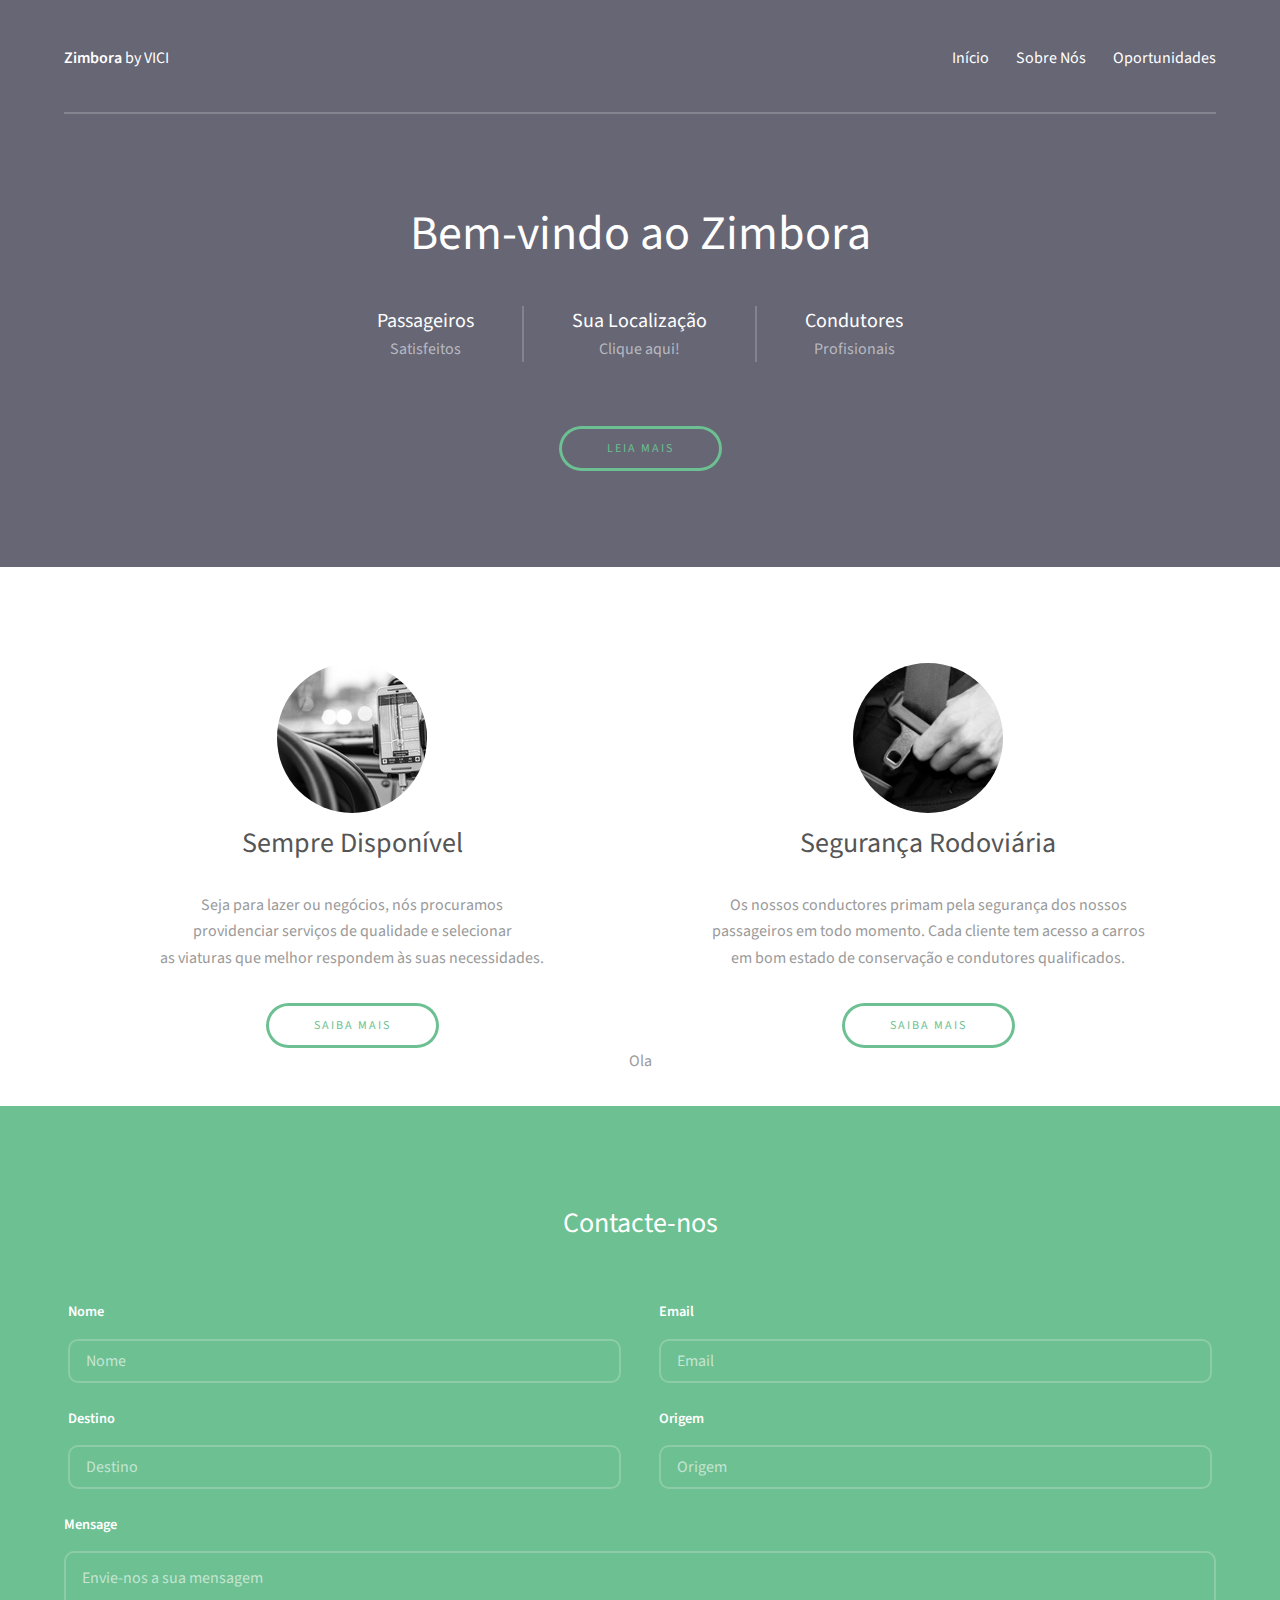
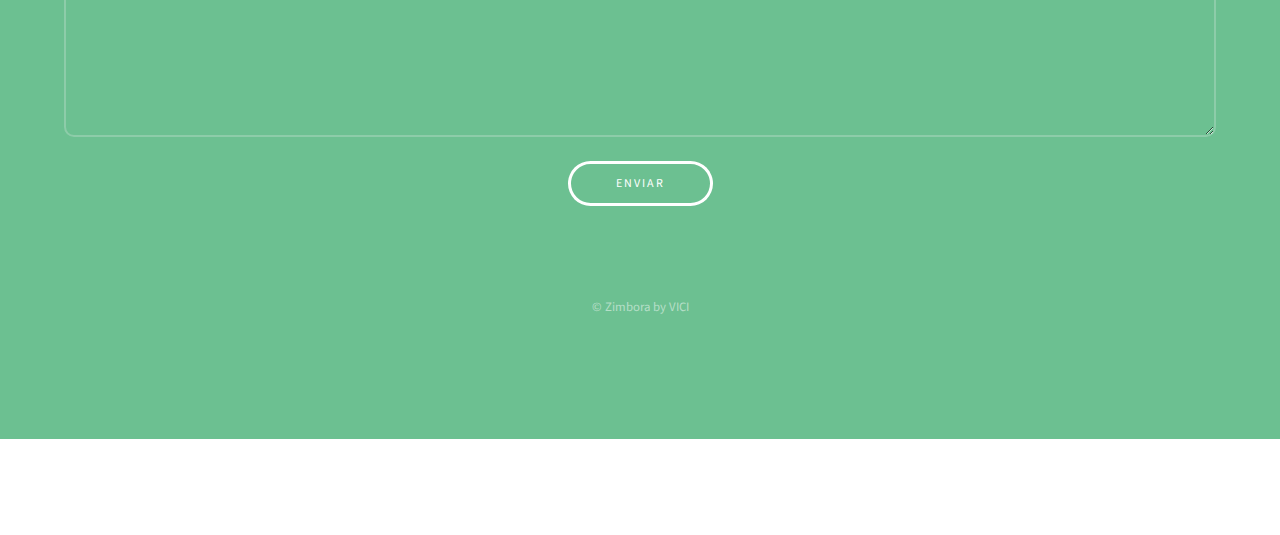
==== index.html @ c9192b4f "New Update" ====
<!DOCTYPE HTML>
<!--
	Projection by TEMPLATED
	templated.co @templatedco
	Released for free under the Creative Commons Attribution 3.0 license (templated.co/license)
-->
<html>
	<head>
		<title>Zimbora</title>
		<meta charset="utf-8" />
		<meta name="viewport" content="width=device-width, initial-scale=1" />
		<link rel="stylesheet" href="main.css" />
		<script src="https://d3js.org/d3.v4.min.js"></script>
	</head>
	<body>

		<!-- Header -->
			<header id="header">
				<div class="inner">
					<a href="index.html" class="logo"><strong>Zimbora</strong> by VICI</a>
					<nav id="nav">
						<a href="index.html">Início</a>
						<a href="generic.html">Sobre Nós</a>
						<a href="elements.html">Oportunidades</a>
					</nav>
					<a href="#navPanel" class="navPanelToggle"><span class="fa fa-bars"></span></a>
				</div>
			</header>

		<!-- Banner -->
			<section id="banner">
				<div class="inner">
					<header>
						<h1>Bem-vindo ao Zimbora</h1>
					</header>

					<div class="flex ">

						<div>
							<span class="icon fa-user"></span>
							<h3>Passageiros</h3>
							<p>Satisfeitos</p>
						</div>

						<div>
							<span class="icon fa-map-marker"></span>
							<h3>Sua Localização</h3>
							<p onclick="getLocation()", id="gpscoord">Clique aqui! </p>
						</div>

						<div>
							<span class="icon fa-car"></span>
							<h3>Condutores</h3>
							<p>Profisionais</p>
						</div>

					</div>

					<footer>
					<a href="#three" class=" button">Leia Mais</a>

					</footer>
				</div>
			</section>


		<!-- Three -->
			<section id="three" class="wrapper align-center">
				<div class="inner">
					<div class="flex flex-2">
						<article>
							<div class="image round">
								<img src="pic01.jpg" alt="Pic 01" />
							</div>
							<header>
								<h3>Sempre Disponível</h3>
							</header>

							<p>Seja para lazer ou negócios, nós  procuramos <br>providenciar serviços de qualidade e selecionar <br>as viaturas que melhor respondem às suas necessidades.<p>

							<footer>
								<a href="#" class="button">Saiba Mais</a>
							</footer>
						</article>
						<article>
							<div class="image round">
								<img src="pic02.jpg" alt="Pic 02" />
							</div>
							<header>
								<h3>Segurança Rodoviária</h3>
							</header>

							<p>Os nossos conductores primam pela segurança dos nossos <br> passageiros em todo momento. Cada cliente tem acesso a carros <br>em bom estado de conservação e condutores qualificados.</p>

							<footer>
								<a href="#" class="button">Saiba Mais</a>
							</footer>
						</article>
					</div>
				</div>

				<p> Ola<p>
				
		<!-- Footer -->
			<footer id="footer">
				<div class="inner">

					<h3>Contacte-nos</h3>

					<form id="contactform" method="POST">
						<input type="hidden" name="_subject" value="wwwccodnet.github.io" />
						
						<div class="field half first">
							<label for="name">Nome</label>
							<input name="name" id="name" type="text" placeholder="Nome">
						</div>

						<div class="field half ">
							<label for="email">Email</label>
							<input name="email" id="email" type="email" placeholder="Email">
						</div>

						<div class="field half first">
							<label for="name">Destino</label>
							<input name="destino" id="destino" type="text" placeholder="Destino">
						</div>


						<div class="field half">
							<label for="name">Origem</label>
							<input name="origem" id="origem" type="text" placeholder="Origem">
						</div>

						<div class="field">
							<label for="message">Mensage</label>
							<textarea name="message" id="message" rows="6" placeholder="Envie-nos a sua mensagem"></textarea>
						</div>
						<ul class="actions">
							<input type="text" name="_gotcha" style="display:none" />
							<li><input value="Enviar" onclick="window.location.href='www.ccodnet.github.io'" class="button alt" type="submit"></li>
						</ul>
					</form>

 

		<script>
    		var contactform =  document.getElementById('contactform');
    		contactform.setAttribute('action', '//formspree.io/' + 'celso_osmar16' + '@' + 'hotmail' + '.' + 'com');
		</script>
<!--					<h4>Icons</h4>								-->
											<ul class="icons">
												<li><a href="#" class="icon fa-twitter"><span class="label">Twitter</span></a></li>
												<li><a href="#" class="icon fa-facebook"><span class="label">Facebook</span></a></li>
												<li><a href="#" class="icon fa-instagram"><span class="label">Instagram</span></a></li>
												<li><a href="#" class="icon fa-github"><span class="label">Github</span></a></li>
												<li><a href="#" class="icon fa-dribbble"><span class="label">Dribbble</span></a></li>
												<li><a href="#" class="icon fa-tumblr"><span class="label">Tumblr</span></a></li>
											</ul>

					<div class="copyright">
						&copy; Zimbora by VICI <a href="https://templated.co"></a>
					</div>

				</div>
			</footer>

		<!-- Scripts -->
			<script src="jquery.min.js"></script>
			<script src="skel.min.js"></script>
			<script src="util.js"></script>
			<script src="main.js"></script>

			<script> 
			var x = document.getElementById("gpscoord");

			function getLocation() {
    		if (navigator.geolocation) {
        		navigator.geolocation.getCurrentPosition(showPosition);
    		} else { 
       			 x.innerHTML = "Geolocation is not supported by this browser.";
    				}
			}

			function showPosition(position) {
    			x.innerHTML = "Latitude: " + position.coords.latitude + 
    			"<br>Longitude: " + position.coords.longitude;
			}
			</script>

			<!---http://stackoverflow.com/questions/3305225/real-time-gps-tracker-on-just-html-js-and-google-maps-to-be-run-on-a-handphone !>

	</body>
</html>
---- main.css ----
@charset "UTF-8";
@import url(font-awesome.min.css);
@import "https://fonts.googleapis.com/css?family=Source+Sans+Pro:300,400,600";

/*
	Projection by TEMPLATED
	templated.co @templatedco
	Released for free under the Creative Commons Attribution 3.0 license (templated.co/license)
*/

/* Reset */

	html, body, div, span, applet, object, iframe, h1, h2, h3, h4, h5, h6, p, blockquote, pre, a, abbr, acronym, address, big, cite, code, del, dfn, em, img, ins, kbd, q, s, samp, small, strike, strong, sub, sup, tt, var, b, u, i, center, dl, dt, dd, ol, ul, li, fieldset, form, label, legend, table, caption, tbody, tfoot, thead, tr, th, td, article, aside, canvas, details, embed, figure, figcaption, footer, header, hgroup, menu, nav, output, ruby, section, summary, time, mark, audio, video {
		margin: 0;
		padding: 0;
		border: 0;
		font-size: 100%;
		font: inherit;
		vertical-align: baseline;
	}

	article, aside, details, figcaption, figure, footer, header, hgroup, menu, nav, section {
		display: block;
	}

	body {
		line-height: 1;
	}

	ol, ul {
		list-style: none;
	}

	blockquote, q {
		quotes: none;
	}

	blockquote:before, blockquote:after, q:before, q:after {
		content: '';
		content: none;
	}

	table {
		border-collapse: collapse;
		border-spacing: 0;
	}

	body {
		-webkit-text-size-adjust: none;
	}

/* Box Model */

	*, *:before, *:after {
		-moz-box-sizing: border-box;
		-webkit-box-sizing: border-box;
		box-sizing: border-box;
	}

/* Containers */

	.container {
		margin-left: auto;
		margin-right: auto;
	}

	.container.\31 25\25 {
		width: 100%;
		max-width: 100em;
		min-width: 80em;
	}

	.container.\37 5\25 {
		width: 60em;
	}

	.container.\35 0\25 {
		width: 40em;
	}

	.container.\32 5\25 {
		width: 20em;
	}

	.container {
		width: 80em;
	}

	@media screen and (max-width: 1680px) {

		.container.\31 25\25 {
			width: 100%;
			max-width: 100em;
			min-width: 80em;
		}

		.container.\37 5\25 {
			width: 60em;
		}

		.container.\35 0\25 {
			width: 40em;
		}

		.container.\32 5\25 {
			width: 20em;
		}

		.container {
			width: 80em;
		}

	}

	@media screen and (max-width: 1280px) {

		.container.\31 25\25 {
			width: 100%;
			max-width: 81.25em;
			min-width: 65em;
		}

		.container.\37 5\25 {
			width: 48.75em;
		}

		.container.\35 0\25 {
			width: 32.5em;
		}

		.container.\32 5\25 {
			width: 16.25em;
		}

		.container {
			width: 65em;
		}

	}

	@media screen and (max-width: 980px) {

		.container.\31 25\25 {
			width: 100%;
			max-width: 112.5%;
			min-width: 90%;
		}

		.container.\37 5\25 {
			width: 67.5%;
		}

		.container.\35 0\25 {
			width: 45%;
		}

		.container.\32 5\25 {
			width: 22.5%;
		}

		.container {
			width: 90%;
		}

	}

	@media screen and (max-width: 736px) {

		.container.\31 25\25 {
			width: 100%;
			max-width: 112.5%;
			min-width: 90%;
		}

		.container.\37 5\25 {
			width: 67.5%;
		}

		.container.\35 0\25 {
			width: 45%;
		}

		.container.\32 5\25 {
			width: 22.5%;
		}

		.container {
			width: 90% !important;
		}

	}

	@media screen and (max-width: 480px) {

		.container.\31 25\25 {
			width: 100%;
			max-width: 112.5%;
			min-width: 90%;
		}

		.container.\37 5\25 {
			width: 67.5%;
		}

		.container.\35 0\25 {
			width: 45%;
		}

		.container.\32 5\25 {
			width: 22.5%;
		}

		.container {
			width: 90% !important;
		}

	}

/* Grid */

	.row {
		border-bottom: solid 1px transparent;
		-moz-box-sizing: border-box;
		-webkit-box-sizing: border-box;
		box-sizing: border-box;
	}

	.row > * {
		float: left;
		-moz-box-sizing: border-box;
		-webkit-box-sizing: border-box;
		box-sizing: border-box;
	}

	.row:after, .row:before {
		content: '';
		display: block;
		clear: both;
		height: 0;
	}

	.row.uniform > * > :first-child {
		margin-top: 0;
	}

	.row.uniform > * > :last-child {
		margin-bottom: 0;
	}

	.row.\30 \25 > * {
		padding: 0 0 0 0em;
	}

	.row.\30 \25 {
		margin: 0 0 -1px 0em;
	}

	.row.uniform.\30 \25 > * {
		padding: 0em 0 0 0em;
	}

	.row.uniform.\30 \25 {
		margin: 0em 0 -1px 0em;
	}

	.row > * {
		padding: 0 0 0 2em;
	}

	.row {
		margin: 0 0 -1px -2em;
	}

	.row.uniform > * {
		padding: 2em 0 0 2em;
	}

	.row.uniform {
		margin: -2em 0 -1px -2em;
	}

	.row.\32 00\25 > * {
		padding: 0 0 0 4em;
	}

	.row.\32 00\25 {
		margin: 0 0 -1px -4em;
	}

	.row.uniform.\32 00\25 > * {
		padding: 4em 0 0 4em;
	}

	.row.uniform.\32 00\25 {
		margin: -4em 0 -1px -4em;
	}

	.row.\31 50\25 > * {
		padding: 0 0 0 3em;
	}

	.row.\31 50\25 {
		margin: 0 0 -1px -3em;
	}

	.row.uniform.\31 50\25 > * {
		padding: 3em 0 0 3em;
	}

	.row.uniform.\31 50\25 {
		margin: -3em 0 -1px -3em;
	}

	.row.\35 0\25 > * {
		padding: 0 0 0 1em;
	}

	.row.\35 0\25 {
		margin: 0 0 -1px -1em;
	}

	.row.uniform.\35 0\25 > * {
		padding: 1em 0 0 1em;
	}

	.row.uniform.\35 0\25 {
		margin: -1em 0 -1px -1em;
	}

	.row.\32 5\25 > * {
		padding: 0 0 0 0.5em;
	}

	.row.\32 5\25 {
		margin: 0 0 -1px -0.5em;
	}

	.row.uniform.\32 5\25 > * {
		padding: 0.5em 0 0 0.5em;
	}

	.row.uniform.\32 5\25 {
		margin: -0.5em 0 -1px -0.5em;
	}

	.\31 2u, .\31 2u\24 {
		width: 100%;
		clear: none;
		margin-left: 0;
	}

	.\31 1u, .\31 1u\24 {
		width: 91.6666666667%;
		clear: none;
		margin-left: 0;
	}

	.\31 0u, .\31 0u\24 {
		width: 83.3333333333%;
		clear: none;
		margin-left: 0;
	}

	.\39 u, .\39 u\24 {
		width: 75%;
		clear: none;
		margin-left: 0;
	}

	.\38 u, .\38 u\24 {
		width: 66.6666666667%;
		clear: none;
		margin-left: 0;
	}

	.\37 u, .\37 u\24 {
		width: 58.3333333333%;
		clear: none;
		margin-left: 0;
	}

	.\36 u, .\36 u\24 {
		width: 50%;
		clear: none;
		margin-left: 0;
	}

	.\35 u, .\35 u\24 {
		width: 41.6666666667%;
		clear: none;
		margin-left: 0;
	}

	.\34 u, .\34 u\24 {
		width: 33.3333333333%;
		clear: none;
		margin-left: 0;
	}

	.\33 u, .\33 u\24 {
		width: 25%;
		clear: none;
		margin-left: 0;
	}

	.\32 u, .\32 u\24 {
		width: 16.6666666667%;
		clear: none;
		margin-left: 0;
	}

	.\31 u, .\31 u\24 {
		width: 8.3333333333%;
		clear: none;
		margin-left: 0;
	}

	.\31 2u\24 + *,
	.\31 1u\24 + *,
	.\31 0u\24 + *,
	.\39 u\24 + *,
	.\38 u\24 + *,
	.\37 u\24 + *,
	.\36 u\24 + *,
	.\35 u\24 + *,
	.\34 u\24 + *,
	.\33 u\24 + *,
	.\32 u\24 + *,
	.\31 u\24 + * {
		clear: left;
	}

	.\-11u {
		margin-left: 91.66667%;
	}

	.\-10u {
		margin-left: 83.33333%;
	}

	.\-9u {
		margin-left: 75%;
	}

	.\-8u {
		margin-left: 66.66667%;
	}

	.\-7u {
		margin-left: 58.33333%;
	}

	.\-6u {
		margin-left: 50%;
	}

	.\-5u {
		margin-left: 41.66667%;
	}

	.\-4u {
		margin-left: 33.33333%;
	}

	.\-3u {
		margin-left: 25%;
	}

	.\-2u {
		margin-left: 16.66667%;
	}

	.\-1u {
		margin-left: 8.33333%;
	}

	@media screen and (max-width: 1680px) {

		.row > * {
			padding: 0 0 0 2em;
		}

		.row {
			margin: 0 0 -1px -2em;
		}

		.row.uniform > * {
			padding: 2em 0 0 2em;
		}

		.row.uniform {
			margin: -2em 0 -1px -2em;
		}

		.row.\32 00\25 > * {
			padding: 0 0 0 4em;
		}

		.row.\32 00\25 {
			margin: 0 0 -1px -4em;
		}

		.row.uniform.\32 00\25 > * {
			padding: 4em 0 0 4em;
		}

		.row.uniform.\32 00\25 {
			margin: -4em 0 -1px -4em;
		}

		.row.\31 50\25 > * {
			padding: 0 0 0 3em;
		}

		.row.\31 50\25 {
			margin: 0 0 -1px -3em;
		}

		.row.uniform.\31 50\25 > * {
			padding: 3em 0 0 3em;
		}

		.row.uniform.\31 50\25 {
			margin: -3em 0 -1px -3em;
		}

		.row.\35 0\25 > * {
			padding: 0 0 0 1em;
		}

		.row.\35 0\25 {
			margin: 0 0 -1px -1em;
		}

		.row.uniform.\35 0\25 > * {
			padding: 1em 0 0 1em;
		}

		.row.uniform.\35 0\25 {
			margin: -1em 0 -1px -1em;
		}

		.row.\32 5\25 > * {
			padding: 0 0 0 0.5em;
		}

		.row.\32 5\25 {
			margin: 0 0 -1px -0.5em;
		}

		.row.uniform.\32 5\25 > * {
			padding: 0.5em 0 0 0.5em;
		}

		.row.uniform.\32 5\25 {
			margin: -0.5em 0 -1px -0.5em;
		}

		.\31 2u\28xlarge\29, .\31 2u\24\28xlarge\29 {
			width: 100%;
			clear: none;
			margin-left: 0;
		}

		.\31 1u\28xlarge\29, .\31 1u\24\28xlarge\29 {
			width: 91.6666666667%;
			clear: none;
			margin-left: 0;
		}

		.\31 0u\28xlarge\29, .\31 0u\24\28xlarge\29 {
			width: 83.3333333333%;
			clear: none;
			margin-left: 0;
		}

		.\39 u\28xlarge\29, .\39 u\24\28xlarge\29 {
			width: 75%;
			clear: none;
			margin-left: 0;
		}

		.\38 u\28xlarge\29, .\38 u\24\28xlarge\29 {
			width: 66.6666666667%;
			clear: none;
			margin-left: 0;
		}

		.\37 u\28xlarge\29, .\37 u\24\28xlarge\29 {
			width: 58.3333333333%;
			clear: none;
			margin-left: 0;
		}

		.\36 u\28xlarge\29, .\36 u\24\28xlarge\29 {
			width: 50%;
			clear: none;
			margin-left: 0;
		}

		.\35 u\28xlarge\29, .\35 u\24\28xlarge\29 {
			width: 41.6666666667%;
			clear: none;
			margin-left: 0;
		}

		.\34 u\28xlarge\29, .\34 u\24\28xlarge\29 {
			width: 33.3333333333%;
			clear: none;
			margin-left: 0;
		}

		.\33 u\28xlarge\29, .\33 u\24\28xlarge\29 {
			width: 25%;
			clear: none;
			margin-left: 0;
		}

		.\32 u\28xlarge\29, .\32 u\24\28xlarge\29 {
			width: 16.6666666667%;
			clear: none;
			margin-left: 0;
		}

		.\31 u\28xlarge\29, .\31 u\24\28xlarge\29 {
			width: 8.3333333333%;
			clear: none;
			margin-left: 0;
		}

		.\31 2u\24\28xlarge\29 + *,
		.\31 1u\24\28xlarge\29 + *,
		.\31 0u\24\28xlarge\29 + *,
		.\39 u\24\28xlarge\29 + *,
		.\38 u\24\28xlarge\29 + *,
		.\37 u\24\28xlarge\29 + *,
		.\36 u\24\28xlarge\29 + *,
		.\35 u\24\28xlarge\29 + *,
		.\34 u\24\28xlarge\29 + *,
		.\33 u\24\28xlarge\29 + *,
		.\32 u\24\28xlarge\29 + *,
		.\31 u\24\28xlarge\29 + * {
			clear: left;
		}

		.\-11u\28xlarge\29 {
			margin-left: 91.66667%;
		}

		.\-10u\28xlarge\29 {
			margin-left: 83.33333%;
		}

		.\-9u\28xlarge\29 {
			margin-left: 75%;
		}

		.\-8u\28xlarge\29 {
			margin-left: 66.66667%;
		}

		.\-7u\28xlarge\29 {
			margin-left: 58.33333%;
		}

		.\-6u\28xlarge\29 {
			margin-left: 50%;
		}

		.\-5u\28xlarge\29 {
			margin-left: 41.66667%;
		}

		.\-4u\28xlarge\29 {
			margin-left: 33.33333%;
		}

		.\-3u\28xlarge\29 {
			margin-left: 25%;
		}

		.\-2u\28xlarge\29 {
			margin-left: 16.66667%;
		}

		.\-1u\28xlarge\29 {
			margin-left: 8.33333%;
		}

	}

	@media screen and (max-width: 1280px) {

		.row > * {
			padding: 0 0 0 1.5em;
		}

		.row {
			margin: 0 0 -1px -1.5em;
		}

		.row.uniform > * {
			padding: 1.5em 0 0 1.5em;
		}

		.row.uniform {
			margin: -1.5em 0 -1px -1.5em;
		}

		.row.\32 00\25 > * {
			padding: 0 0 0 3em;
		}

		.row.\32 00\25 {
			margin: 0 0 -1px -3em;
		}

		.row.uniform.\32 00\25 > * {
			padding: 3em 0 0 3em;
		}

		.row.uniform.\32 00\25 {
			margin: -3em 0 -1px -3em;
		}

		.row.\31 50\25 > * {
			padding: 0 0 0 2.25em;
		}

		.row.\31 50\25 {
			margin: 0 0 -1px -2.25em;
		}

		.row.uniform.\31 50\25 > * {
			padding: 2.25em 0 0 2.25em;
		}

		.row.uniform.\31 50\25 {
			margin: -2.25em 0 -1px -2.25em;
		}

		.row.\35 0\25 > * {
			padding: 0 0 0 0.75em;
		}

		.row.\35 0\25 {
			margin: 0 0 -1px -0.75em;
		}

		.row.uniform.\35 0\25 > * {
			padding: 0.75em 0 0 0.75em;
		}

		.row.uniform.\35 0\25 {
			margin: -0.75em 0 -1px -0.75em;
		}

		.row.\32 5\25 > * {
			padding: 0 0 0 0.375em;
		}

		.row.\32 5\25 {
			margin: 0 0 -1px -0.375em;
		}

		.row.uniform.\32 5\25 > * {
			padding: 0.375em 0 0 0.375em;
		}

		.row.uniform.\32 5\25 {
			margin: -0.375em 0 -1px -0.375em;
		}

		.\31 2u\28large\29, .\31 2u\24\28large\29 {
			width: 100%;
			clear: none;
			margin-left: 0;
		}

		.\31 1u\28large\29, .\31 1u\24\28large\29 {
			width: 91.6666666667%;
			clear: none;
			margin-left: 0;
		}

		.\31 0u\28large\29, .\31 0u\24\28large\29 {
			width: 83.3333333333%;
			clear: none;
			margin-left: 0;
		}

		.\39 u\28large\29, .\39 u\24\28large\29 {
			width: 75%;
			clear: none;
			margin-left: 0;
		}

		.\38 u\28large\29, .\38 u\24\28large\29 {
			width: 66.6666666667%;
			clear: none;
			margin-left: 0;
		}

		.\37 u\28large\29, .\37 u\24\28large\29 {
			width: 58.3333333333%;
			clear: none;
			margin-left: 0;
		}

		.\36 u\28large\29, .\36 u\24\28large\29 {
			width: 50%;
			clear: none;
			margin-left: 0;
		}

		.\35 u\28large\29, .\35 u\24\28large\29 {
			width: 41.6666666667%;
			clear: none;
			margin-left: 0;
		}

		.\34 u\28large\29, .\34 u\24\28large\29 {
			width: 33.3333333333%;
			clear: none;
			margin-left: 0;
		}

		.\33 u\28large\29, .\33 u\24\28large\29 {
			width: 25%;
			clear: none;
			margin-left: 0;
		}

		.\32 u\28large\29, .\32 u\24\28large\29 {
			width: 16.6666666667%;
			clear: none;
			margin-left: 0;
		}

		.\31 u\28large\29, .\31 u\24\28large\29 {
			width: 8.3333333333%;
			clear: none;
			margin-left: 0;
		}

		.\31 2u\24\28large\29 + *,
		.\31 1u\24\28large\29 + *,
		.\31 0u\24\28large\29 + *,
		.\39 u\24\28large\29 + *,
		.\38 u\24\28large\29 + *,
		.\37 u\24\28large\29 + *,
		.\36 u\24\28large\29 + *,
		.\35 u\24\28large\29 + *,
		.\34 u\24\28large\29 + *,
		.\33 u\24\28large\29 + *,
		.\32 u\24\28large\29 + *,
		.\31 u\24\28large\29 + * {
			clear: left;
		}

		.\-11u\28large\29 {
			margin-left: 91.66667%;
		}

		.\-10u\28large\29 {
			margin-left: 83.33333%;
		}

		.\-9u\28large\29 {
			margin-left: 75%;
		}

		.\-8u\28large\29 {
			margin-left: 66.66667%;
		}

		.\-7u\28large\29 {
			margin-left: 58.33333%;
		}

		.\-6u\28large\29 {
			margin-left: 50%;
		}

		.\-5u\28large\29 {
			margin-left: 41.66667%;
		}

		.\-4u\28large\29 {
			margin-left: 33.33333%;
		}

		.\-3u\28large\29 {
			margin-left: 25%;
		}

		.\-2u\28large\29 {
			margin-left: 16.66667%;
		}

		.\-1u\28large\29 {
			margin-left: 8.33333%;
		}

	}

	@media screen and (max-width: 980px) {

		.row > * {
			padding: 0 0 0 1.5em;
		}

		.row {
			margin: 0 0 -1px -1.5em;
		}

		.row.uniform > * {
			padding: 1.5em 0 0 1.5em;
		}

		.row.uniform {
			margin: -1.5em 0 -1px -1.5em;
		}

		.row.\32 00\25 > * {
			padding: 0 0 0 3em;
		}

		.row.\32 00\25 {
			margin: 0 0 -1px -3em;
		}

		.row.uniform.\32 00\25 > * {
			padding: 3em 0 0 3em;
		}

		.row.uniform.\32 00\25 {
			margin: -3em 0 -1px -3em;
		}

		.row.\31 50\25 > * {
			padding: 0 0 0 2.25em;
		}

		.row.\31 50\25 {
			margin: 0 0 -1px -2.25em;
		}

		.row.uniform.\31 50\25 > * {
			padding: 2.25em 0 0 2.25em;
		}

		.row.uniform.\31 50\25 {
			margin: -2.25em 0 -1px -2.25em;
		}

		.row.\35 0\25 > * {
			padding: 0 0 0 0.75em;
		}

		.row.\35 0\25 {
			margin: 0 0 -1px -0.75em;
		}

		.row.uniform.\35 0\25 > * {
			padding: 0.75em 0 0 0.75em;
		}

		.row.uniform.\35 0\25 {
			margin: -0.75em 0 -1px -0.75em;
		}

		.row.\32 5\25 > * {
			padding: 0 0 0 0.375em;
		}

		.row.\32 5\25 {
			margin: 0 0 -1px -0.375em;
		}

		.row.uniform.\32 5\25 > * {
			padding: 0.375em 0 0 0.375em;
		}

		.row.uniform.\32 5\25 {
			margin: -0.375em 0 -1px -0.375em;
		}

		.\31 2u\28medium\29, .\31 2u\24\28medium\29 {
			width: 100%;
			clear: none;
			margin-left: 0;
		}

		.\31 1u\28medium\29, .\31 1u\24\28medium\29 {
			width: 91.6666666667%;
			clear: none;
			margin-left: 0;
		}

		.\31 0u\28medium\29, .\31 0u\24\28medium\29 {
			width: 83.3333333333%;
			clear: none;
			margin-left: 0;
		}

		.\39 u\28medium\29, .\39 u\24\28medium\29 {
			width: 75%;
			clear: none;
			margin-left: 0;
		}

		.\38 u\28medium\29, .\38 u\24\28medium\29 {
			width: 66.6666666667%;
			clear: none;
			margin-left: 0;
		}

		.\37 u\28medium\29, .\37 u\24\28medium\29 {
			width: 58.3333333333%;
			clear: none;
			margin-left: 0;
		}

		.\36 u\28medium\29, .\36 u\24\28medium\29 {
			width: 50%;
			clear: none;
			margin-left: 0;
		}

		.\35 u\28medium\29, .\35 u\24\28medium\29 {
			width: 41.6666666667%;
			clear: none;
			margin-left: 0;
		}

		.\34 u\28medium\29, .\34 u\24\28medium\29 {
			width: 33.3333333333%;
			clear: none;
			margin-left: 0;
		}

		.\33 u\28medium\29, .\33 u\24\28medium\29 {
			width: 25%;
			clear: none;
			margin-left: 0;
		}

		.\32 u\28medium\29, .\32 u\24\28medium\29 {
			width: 16.6666666667%;
			clear: none;
			margin-left: 0;
		}

		.\31 u\28medium\29, .\31 u\24\28medium\29 {
			width: 8.3333333333%;
			clear: none;
			margin-left: 0;
		}

		.\31 2u\24\28medium\29 + *,
		.\31 1u\24\28medium\29 + *,
		.\31 0u\24\28medium\29 + *,
		.\39 u\24\28medium\29 + *,
		.\38 u\24\28medium\29 + *,
		.\37 u\24\28medium\29 + *,
		.\36 u\24\28medium\29 + *,
		.\35 u\24\28medium\29 + *,
		.\34 u\24\28medium\29 + *,
		.\33 u\24\28medium\29 + *,
		.\32 u\24\28medium\29 + *,
		.\31 u\24\28medium\29 + * {
			clear: left;
		}

		.\-11u\28medium\29 {
			margin-left: 91.66667%;
		}

		.\-10u\28medium\29 {
			margin-left: 83.33333%;
		}

		.\-9u\28medium\29 {
			margin-left: 75%;
		}

		.\-8u\28medium\29 {
			margin-left: 66.66667%;
		}

		.\-7u\28medium\29 {
			margin-left: 58.33333%;
		}

		.\-6u\28medium\29 {
			margin-left: 50%;
		}

		.\-5u\28medium\29 {
			margin-left: 41.66667%;
		}

		.\-4u\28medium\29 {
			margin-left: 33.33333%;
		}

		.\-3u\28medium\29 {
			margin-left: 25%;
		}

		.\-2u\28medium\29 {
			margin-left: 16.66667%;
		}

		.\-1u\28medium\29 {
			margin-left: 8.33333%;
		}

	}

	@media screen and (max-width: 736px) {

		.row > * {
			padding: 0 0 0 1.25em;
		}

		.row {
			margin: 0 0 -1px -1.25em;
		}

		.row.uniform > * {
			padding: 1.25em 0 0 1.25em;
		}

		.row.uniform {
			margin: -1.25em 0 -1px -1.25em;
		}

		.row.\32 00\25 > * {
			padding: 0 0 0 2.5em;
		}

		.row.\32 00\25 {
			margin: 0 0 -1px -2.5em;
		}

		.row.uniform.\32 00\25 > * {
			padding: 2.5em 0 0 2.5em;
		}

		.row.uniform.\32 00\25 {
			margin: -2.5em 0 -1px -2.5em;
		}

		.row.\31 50\25 > * {
			padding: 0 0 0 1.875em;
		}

		.row.\31 50\25 {
			margin: 0 0 -1px -1.875em;
		}

		.row.uniform.\31 50\25 > * {
			padding: 1.875em 0 0 1.875em;
		}

		.row.uniform.\31 50\25 {
			margin: -1.875em 0 -1px -1.875em;
		}

		.row.\35 0\25 > * {
			padding: 0 0 0 0.625em;
		}

		.row.\35 0\25 {
			margin: 0 0 -1px -0.625em;
		}

		.row.uniform.\35 0\25 > * {
			padding: 0.625em 0 0 0.625em;
		}

		.row.uniform.\35 0\25 {
			margin: -0.625em 0 -1px -0.625em;
		}

		.row.\32 5\25 > * {
			padding: 0 0 0 0.3125em;
		}

		.row.\32 5\25 {
			margin: 0 0 -1px -0.3125em;
		}

		.row.uniform.\32 5\25 > * {
			padding: 0.3125em 0 0 0.3125em;
		}

		.row.uniform.\32 5\25 {
			margin: -0.3125em 0 -1px -0.3125em;
		}

		.\31 2u\28small\29, .\31 2u\24\28small\29 {
			width: 100%;
			clear: none;
			margin-left: 0;
		}

		.\31 1u\28small\29, .\31 1u\24\28small\29 {
			width: 91.6666666667%;
			clear: none;
			margin-left: 0;
		}

		.\31 0u\28small\29, .\31 0u\24\28small\29 {
			width: 83.3333333333%;
			clear: none;
			margin-left: 0;
		}

		.\39 u\28small\29, .\39 u\24\28small\29 {
			width: 75%;
			clear: none;
			margin-left: 0;
		}

		.\38 u\28small\29, .\38 u\24\28small\29 {
			width: 66.6666666667%;
			clear: none;
			margin-left: 0;
		}

		.\37 u\28small\29, .\37 u\24\28small\29 {
			width: 58.3333333333%;
			clear: none;
			margin-left: 0;
		}

		.\36 u\28small\29, .\36 u\24\28small\29 {
			width: 50%;
			clear: none;
			margin-left: 0;
		}

		.\35 u\28small\29, .\35 u\24\28small\29 {
			width: 41.6666666667%;
			clear: none;
			margin-left: 0;
		}

		.\34 u\28small\29, .\34 u\24\28small\29 {
			width: 33.3333333333%;
			clear: none;
			margin-left: 0;
		}

		.\33 u\28small\29, .\33 u\24\28small\29 {
			width: 25%;
			clear: none;
			margin-left: 0;
		}

		.\32 u\28small\29, .\32 u\24\28small\29 {
			width: 16.6666666667%;
			clear: none;
			margin-left: 0;
		}

		.\31 u\28small\29, .\31 u\24\28small\29 {
			width: 8.3333333333%;
			clear: none;
			margin-left: 0;
		}

		.\31 2u\24\28small\29 + *,
		.\31 1u\24\28small\29 + *,
		.\31 0u\24\28small\29 + *,
		.\39 u\24\28small\29 + *,
		.\38 u\24\28small\29 + *,
		.\37 u\24\28small\29 + *,
		.\36 u\24\28small\29 + *,
		.\35 u\24\28small\29 + *,
		.\34 u\24\28small\29 + *,
		.\33 u\24\28small\29 + *,
		.\32 u\24\28small\29 + *,
		.\31 u\24\28small\29 + * {
			clear: left;
		}

		.\-11u\28small\29 {
			margin-left: 91.66667%;
		}

		.\-10u\28small\29 {
			margin-left: 83.33333%;
		}

		.\-9u\28small\29 {
			margin-left: 75%;
		}

		.\-8u\28small\29 {
			margin-left: 66.66667%;
		}

		.\-7u\28small\29 {
			margin-left: 58.33333%;
		}

		.\-6u\28small\29 {
			margin-left: 50%;
		}

		.\-5u\28small\29 {
			margin-left: 41.66667%;
		}

		.\-4u\28small\29 {
			margin-left: 33.33333%;
		}

		.\-3u\28small\29 {
			margin-left: 25%;
		}

		.\-2u\28small\29 {
			margin-left: 16.66667%;
		}

		.\-1u\28small\29 {
			margin-left: 8.33333%;
		}

	}

	@media screen and (max-width: 480px) {

		.row > * {
			padding: 0 0 0 1.25em;
		}

		.row {
			margin: 0 0 -1px -1.25em;
		}

		.row.uniform > * {
			padding: 1.25em 0 0 1.25em;
		}

		.row.uniform {
			margin: -1.25em 0 -1px -1.25em;
		}

		.row.\32 00\25 > * {
			padding: 0 0 0 2.5em;
		}

		.row.\32 00\25 {
			margin: 0 0 -1px -2.5em;
		}

		.row.uniform.\32 00\25 > * {
			padding: 2.5em 0 0 2.5em;
		}

		.row.uniform.\32 00\25 {
			margin: -2.5em 0 -1px -2.5em;
		}

		.row.\31 50\25 > * {
			padding: 0 0 0 1.875em;
		}

		.row.\31 50\25 {
			margin: 0 0 -1px -1.875em;
		}

		.row.uniform.\31 50\25 > * {
			padding: 1.875em 0 0 1.875em;
		}

		.row.uniform.\31 50\25 {
			margin: -1.875em 0 -1px -1.875em;
		}

		.row.\35 0\25 > * {
			padding: 0 0 0 0.625em;
		}

		.row.\35 0\25 {
			margin: 0 0 -1px -0.625em;
		}

		.row.uniform.\35 0\25 > * {
			padding: 0.625em 0 0 0.625em;
		}

		.row.uniform.\35 0\25 {
			margin: -0.625em 0 -1px -0.625em;
		}

		.row.\32 5\25 > * {
			padding: 0 0 0 0.3125em;
		}

		.row.\32 5\25 {
			margin: 0 0 -1px -0.3125em;
		}

		.row.uniform.\32 5\25 > * {
			padding: 0.3125em 0 0 0.3125em;
		}

		.row.uniform.\32 5\25 {
			margin: -0.3125em 0 -1px -0.3125em;
		}

		.\31 2u\28xsmall\29, .\31 2u\24\28xsmall\29 {
			width: 100%;
			clear: none;
			margin-left: 0;
		}

		.\31 1u\28xsmall\29, .\31 1u\24\28xsmall\29 {
			width: 91.6666666667%;
			clear: none;
			margin-left: 0;
		}

		.\31 0u\28xsmall\29, .\31 0u\24\28xsmall\29 {
			width: 83.3333333333%;
			clear: none;
			margin-left: 0;
		}

		.\39 u\28xsmall\29, .\39 u\24\28xsmall\29 {
			width: 75%;
			clear: none;
			margin-left: 0;
		}

		.\38 u\28xsmall\29, .\38 u\24\28xsmall\29 {
			width: 66.6666666667%;
			clear: none;
			margin-left: 0;
		}

		.\37 u\28xsmall\29, .\37 u\24\28xsmall\29 {
			width: 58.3333333333%;
			clear: none;
			margin-left: 0;
		}

		.\36 u\28xsmall\29, .\36 u\24\28xsmall\29 {
			width: 50%;
			clear: none;
			margin-left: 0;
		}

		.\35 u\28xsmall\29, .\35 u\24\28xsmall\29 {
			width: 41.6666666667%;
			clear: none;
			margin-left: 0;
		}

		.\34 u\28xsmall\29, .\34 u\24\28xsmall\29 {
			width: 33.3333333333%;
			clear: none;
			margin-left: 0;
		}

		.\33 u\28xsmall\29, .\33 u\24\28xsmall\29 {
			width: 25%;
			clear: none;
			margin-left: 0;
		}

		.\32 u\28xsmall\29, .\32 u\24\28xsmall\29 {
			width: 16.6666666667%;
			clear: none;
			margin-left: 0;
		}

		.\31 u\28xsmall\29, .\31 u\24\28xsmall\29 {
			width: 8.3333333333%;
			clear: none;
			margin-left: 0;
		}

		.\31 2u\24\28xsmall\29 + *,
		.\31 1u\24\28xsmall\29 + *,
		.\31 0u\24\28xsmall\29 + *,
		.\39 u\24\28xsmall\29 + *,
		.\38 u\24\28xsmall\29 + *,
		.\37 u\24\28xsmall\29 + *,
		.\36 u\24\28xsmall\29 + *,
		.\35 u\24\28xsmall\29 + *,
		.\34 u\24\28xsmall\29 + *,
		.\33 u\24\28xsmall\29 + *,
		.\32 u\24\28xsmall\29 + *,
		.\31 u\24\28xsmall\29 + * {
			clear: left;
		}

		.\-11u\28xsmall\29 {
			margin-left: 91.66667%;
		}

		.\-10u\28xsmall\29 {
			margin-left: 83.33333%;
		}

		.\-9u\28xsmall\29 {
			margin-left: 75%;
		}

		.\-8u\28xsmall\29 {
			margin-left: 66.66667%;
		}

		.\-7u\28xsmall\29 {
			margin-left: 58.33333%;
		}

		.\-6u\28xsmall\29 {
			margin-left: 50%;
		}

		.\-5u\28xsmall\29 {
			margin-left: 41.66667%;
		}

		.\-4u\28xsmall\29 {
			margin-left: 33.33333%;
		}

		.\-3u\28xsmall\29 {
			margin-left: 25%;
		}

		.\-2u\28xsmall\29 {
			margin-left: 16.66667%;
		}

		.\-1u\28xsmall\29 {
			margin-left: 8.33333%;
		}

	}

/* Basic */

	@-ms-viewport {
		width: device-width;
	}

	body {
		-ms-overflow-style: scrollbar;
	}

	@media screen and (max-width: 480px) {

		html, body {
			min-width: 320px;
		}

	}

	body {
		background: #fff;
	}

		body.is-loading *, body.is-loading *:before, body.is-loading *:after {
			-moz-animation: none !important;
			-webkit-animation: none !important;
			-ms-animation: none !important;
			animation: none !important;
			-moz-transition: none !important;
			-webkit-transition: none !important;
			-ms-transition: none !important;
			transition: none !important;
		}

/* Type */

	body, input, select, textarea {
		color: #9a9a9a;
		font-family: "Source Sans Pro", Arial, Helvetica, sans-serif;
		font-size: 14pt;
		font-weight: 400;
		line-height: 1.65;
	}

		@media screen and (max-width: 1680px) {

			body, input, select, textarea {
				font-size: 12pt;
			}

		}

		@media screen and (max-width: 1280px) {

			body, input, select, textarea {
				font-size: 12pt;
			}

		}

		@media screen and (max-width: 980px) {

			body, input, select, textarea {
				font-size: 12pt;
			}

		}

		@media screen and (max-width: 736px) {

			body, input, select, textarea {
				font-size: 12pt;
			}

		}

		@media screen and (max-width: 480px) {

			body, input, select, textarea {
				font-size: 12pt;
			}

		}

	a {
		color: white; /* Social Media Icon Colors*/
		text-decoration: underline;
	}

		a:hover {
			text-decoration: none;
		}

	strong, b {
		color: #555;
		font-weight: 600;
	}

	em, i {
		font-style: italic;
	}

	p {
		margin: 0 0 2em 0;
	}

	h1, h2, h3, h4, h5, h6 {
		color: #555;
		font-weight: 400;
		line-height: 1.5;
		margin: 0 0 1em 0;
	}

		h1 a, h2 a, h3 a, h4 a, h5 a, h6 a {
			color: inherit;
			text-decoration: none;
		}

	h2 {
		font-size: 1.85em;
		font-weight: 300;
	}

	h3 {
		font-size: 1.75em;
	}

		@media screen and (max-width: 480px) {

			h3 {
				font-size: 1.25em;
			}

		}

	h4 {
		font-size: 1.5em;
	}

	h5 {
		font-size: 0.9em;
	}

	h6 {
		font-size: 0.7em;
	}

	sub {
		font-size: 0.8em;
		position: relative;
		top: 0.5em;
	}

	sup {
		font-size: 0.8em;
		position: relative;
		top: -0.5em;
	}

	blockquote {
		border-left: solid 4px #dbdbdb;
		font-style: italic;
		margin: 0 0 2em 0;
		padding: 0.5em 0 0.5em 2em;
	}

	code {
		background: rgba(144, 144, 144, 0.075);
		border-radius: 0;
		border: solid 1px #dbdbdb;
		font-family: "Courier New", monospace;
		font-size: 0.9em;
		margin: 0 0.25em;
		padding: 0.25em 0.65em;
	}

	pre {
		-webkit-overflow-scrolling: touch;
		font-family: "Courier New", monospace;
		font-size: 0.9em;
		margin: 0 0 2em 0;
	}

		pre code {
			display: block;
			line-height: 1.75;
			padding: 1em 1.5em;
			overflow-x: auto;
		}

	hr {
		border: 0;
		border-bottom: solid 1px #dbdbdb;
		margin: 2em 0;
	}

		hr.major {
			margin: 3em 0;
		}

	.align-left {
		text-align: left;
	}

	.align-center {
		text-align: center;
	}

	.align-right {
		text-align: right;
	}

	.inner {
		max-width: 75em;
		margin: 0 auto;
	}

		@media screen and (max-width: 1280px) {

			.inner {
				max-width: 90%;
			}

		}

		@media screen and (max-width: 480px) {

			.inner {
				max-width: 90%;
			}

		}

/* Section/Article */

	section.special, article.special {
		text-align: center;
	}

		section.special article, article.special article {
			text-align: left;
		}

	section.wrapper, article.wrapper {
		padding: 6em 0;
	}

		section.wrapper header, article.wrapper header {
			margin-bottom: 4em;
		}

			section.wrapper header h2, article.wrapper header h2 {
				font-size: 2.75em;
				margin: 0 0 .5em 0;
			}

			section.wrapper header p, article.wrapper header p {
				font-size: 1em;
			}

		section.wrapper article header, article.wrapper article header {
			margin: 0;
		}

		@media screen and (max-width: 980px) {

			section.wrapper, article.wrapper {
				padding: 4em 0;
			}

		}

		@media screen and (max-width: 736px) {

			section.wrapper, article.wrapper {
				padding: 3em 0;
			}

				section.wrapper header, article.wrapper header {
					margin-bottom: 2em;
				}

					section.wrapper header h2, article.wrapper header h2 {
						font-size: 2em;
					}

					section.wrapper header p, article.wrapper header p {
						font-size: .9em;
					}

		}

		@media screen and (max-width: 480px) {

			section.wrapper article, article.wrapper article {
				text-align: center;
			}

		}

	header p {
		color: #bbb;
		position: relative;
		margin: 0 0 1.5em 0;
	}

	header h2 + p {
		font-size: 1.25em;
		margin-top: -1em;
	}

	header h3 + p {
		font-size: 1.1em;
		margin-top: -0.8em;
	}

	header h4 + p,
	header h5 + p,
	header h6 + p {
		font-size: 0.9em;
		margin-top: -0.6em;
	}

/* Flex */

	.flex {
		display: -ms-flexbox;
		-ms-flex-wrap: wrap;
		-ms-flex-pack: justify;
		-moz-justify-content: space-between;
		-webkit-justify-content: space-between;
		-ms-justify-content: space-between;
		justify-content: space-between;
		display: -moz-flex;
		display: -webkit-flex;
		display: -ms-flex;
		display: flex;
		-moz-flex-wrap: wrap;
		-webkit-flex-wrap: wrap;
		-ms-flex-wrap: wrap;
		flex-wrap: wrap;
		width: 100%;
	}

		.flex.flex-2 {
			-moz-justify-content: space-between;
			-webkit-justify-content: space-between;
			-ms-justify-content: space-between;
			justify-content: space-between;
		}

			.flex.flex-2 article {
				width: 50%;
			}

		@media screen and (max-width: 980px) {

			.flex.flex-2 article {
				width: 100%;
				margin-bottom: 3em;
			}

				.flex.flex-2 article:last-child {
					margin-bottom: 0;
				}

		}

		@media screen and (max-width: 480px) {

			.flex.flex-2 br {
				display: none;
			}

		}

/* Form */

	form {
		margin: 0 0 2em 0;
	}

		form .field {
			margin-bottom: 1.5em;
		}

			form .field.half {
				display: inline-block;
				width: 48%;
			}

				form .field.half.first {
					margin-right: 3%;
				}

		@media screen and (max-width: 980px) {

			form .field.half {
				display: block;
				width: 100%;
			}

				form .field.half.first {
					margin-right: 0;
				}

		}

	label {
		color: #555;
		display: block;
		font-size: 0.9em;
		font-weight: 600;
		margin: 0 0 1em 0;
	}

	input[type="text"],
	input[type="password"],
	input[type="email"],
	input[type="tel"],
	select,
	textarea {
		-moz-appearance: none;
		-webkit-appearance: none;
		-ms-appearance: none;
		appearance: none;
		background: #6cc091;
		border-radius: 10px;
		border: none;
		border: solid 2px #8dcca9;
		color: #fff;
		display: block;
		outline: 0;
		padding: 0 1em;
		text-decoration: none;
		width: 100%;
	}

		input[type="text"]:invalid,
		input[type="password"]:invalid,
		input[type="email"]:invalid,
		input[type="tel"]:invalid,
		select:invalid,
		textarea:invalid {
			box-shadow: none;
		}

		input[type="text"]:focus,
		input[type="password"]:focus,
		input[type="email"]:focus,
		input[type="tel"]:focus,
		select:focus,
		textarea:focus {
			border-color: #4bae77;
			box-shadow: 0 0 0 1px #4bae77;
		}

	.select-wrapper {
		text-decoration: none;
		display: block;
		position: relative;
	}

		.select-wrapper:before {
			content: "";
			-moz-osx-font-smoothing: grayscale;
			-webkit-font-smoothing: antialiased;
			font-family: FontAwesome;
			font-style: normal;
			font-weight: normal;
			text-transform: none !important;
		}

		.select-wrapper:before {
			color: #fff;
			display: block;
			height: 2.75em;
			line-height: 2.75em;
			pointer-events: none;
			position: absolute;
			right: 0;
			text-align: center;
			top: 0;
			width: 2.75em;
		}

		.select-wrapper select::-ms-expand {
			display: none;
		}

	input[type="text"],
	input[type="password"],
	input[type="email"],
	select {
		height: 2.75em;
	}

	textarea {
		padding: 0.75em 1em;
	}

	input[type="checkbox"],
	input[type="radio"] {
		-moz-appearance: none;
		-webkit-appearance: none;
		-ms-appearance: none;
		appearance: none;
		display: block;
		float: left;
		margin-right: -2em;
		opacity: 0;
		width: 1em;
		z-index: -1;
	}

		input[type="checkbox"] + label,
		input[type="radio"] + label {
			text-decoration: none;
			color: #9a9a9a;
			cursor: pointer;
			display: inline-block;
			font-size: 1em;
			font-weight: 400;
			padding-left: 2.4em;
			padding-right: 0.75em;
			position: relative;
		}

			input[type="checkbox"] + label:before,
			input[type="radio"] + label:before {
				-moz-osx-font-smoothing: grayscale;
				-webkit-font-smoothing: antialiased;
				font-family: FontAwesome;
				font-style: normal;
				font-weight: normal;
				text-transform: none !important;
			}

			input[type="checkbox"] + label:before,
			input[type="radio"] + label:before {
				background: rgba(144, 144, 144, 0.075);
				border-radius: 0;
				border: solid 1px #8dcca9;
				content: '';
				display: inline-block;
				height: 1.65em;
				left: 0;
				line-height: 1.58125em;
				position: absolute;
				text-align: center;
				top: 0;
				width: 1.65em;
			}

		input[type="checkbox"]:checked + label:before,
		input[type="radio"]:checked + label:before {
			background: #6cc091;
			border-color: #6cc091;
			color: #ffffff;
			content: '\f00c';
		}

		input[type="checkbox"]:focus + label:before,
		input[type="radio"]:focus + label:before {
			border-color: #6cc091;
			box-shadow: 0 0 0 1px #6cc091;
		}

	input[type="checkbox"] + label:before {
		border-radius: 0;
	}

	input[type="radio"] + label:before {
		border-radius: 100%;
	}

	::-webkit-input-placeholder {
		color: #c4e5d3 !important;
		opacity: 1.0;
	}

	:-moz-placeholder {
		color: #c4e5d3 !important;
		opacity: 1.0;
	}

	::-moz-placeholder {
		color: #c4e5d3 !important;
		opacity: 1.0;
	}

	:-ms-input-placeholder {
		color: #c4e5d3 !important;
		opacity: 1.0;
	}

	.formerize-placeholder {
		color: #c4e5d3 !important;
		opacity: 1.0;
	}

/* Box */

	.box {
		border: solid 1px #dbdbdb;
		margin-bottom: 2em;
		padding: 1.5em;
	}

		.box > :last-child,
		.box > :last-child > :last-child,
		.box > :last-child > :last-child > :last-child {
			margin-bottom: 0;
		}

		.box.alt {
			border: 0;
			border-radius: 0;
			padding: 0;
		}

		.box.person {
			border: solid 1px #8dcca9;
			padding: 3em 1.5em;
		}

			.box.person h3 {
				margin: 0;
			}

			.box.person .image {
				margin-bottom: 1em;
			}

				.box.person .image img {
					max-width: 100%;
				}

/* Icon */

	.icon {
		text-decoration: none;
		border-bottom: none;
		position: relative;
	}

		.icon:before {
			-moz-osx-font-smoothing: grayscale;
			-webkit-font-smoothing: antialiased;
			font-family: FontAwesome;
			font-style: normal;
			font-weight: normal;
			text-transform: none !important;
		}

		.icon > .label {
			display: none;
		}

/* Image */

	.image {
		border-radius: 0;
		border: 0;
		display: inline-block;
		position: relative;
	}

		.image img {
			border-radius: 0;
			display: block;
		}

		.image.left, .image.right {
			max-width: 40%;
		}

			.image.left img, .image.right img {
				width: 100%;
			}

		.image.round img {
			border-radius: 100%;
		}

		.image.left {
			float: left;
			padding: 0 1.5em 1em 0;
			top: 0.25em;
		}

		.image.right {
			float: right;
			padding: 0 0 1em 1.5em;
			top: 0.25em;
		}

		.image.fit {
			display: block;
			margin: 0 0 2em 0;
			width: 100%;
		}

			.image.fit img {
				width: 100%;
			}

		.image.main {
			display: block;
			margin: 0 0 3em 0;
			width: 100%;
		}

			.image.main img {
				width: 100%;
			}

/* List */

	ol {
		list-style: decimal;
		margin: 0 0 2em 0;
		padding-left: 1.25em;
	}

		ol li {
			padding-left: 0.25em;
		}

	ul {
		list-style: disc;
		margin: 0 0 2em 0;
		padding-left: 1em;
	}

		ul li {
			padding-left: 0.5em;
		}

		ul.alt {
			list-style: none;
			padding-left: 0;
		}

			ul.alt li {
				border-top: solid 1px #dbdbdb;
				padding: 0.5em 0;
			}

				ul.alt li:first-child {
					border-top: 0;
					padding-top: 0;
				}

			ul.alt.dark li {
				border-top: solid 1px rgba(0, 0, 0, 0.25);
			}

		ul.icons {
			cursor: default;
			list-style: none;
			padding-left: 0;
		}

			ul.icons li {
				display: inline-block;
				padding: 0 1em 0 0;
			}

				ul.icons li:last-child {
					padding-right: 0;
				}

				ul.icons li .icon:before {
					font-size: 2em;
				}

		ul.actions {
			cursor: default;
			list-style: none;
			padding-left: 0;
		}

			ul.actions li {
				display: inline-block;
				padding: 0 1em 0 0;
				vertical-align: middle;
			}

				ul.actions li:last-child {
					padding-right: 0;
				}

			ul.actions.small li {
				padding: 0 0.5em 0 0;
			}

			ul.actions.vertical li {
				display: block;
				padding: 1em 0 0 0;
			}

				ul.actions.vertical li:first-child {
					padding-top: 0;
				}

				ul.actions.vertical li > * {
					margin-bottom: 0;
				}

			ul.actions.vertical.small li {
				padding: 0.5em 0 0 0;
			}

				ul.actions.vertical.small li:first-child {
					padding-top: 0;
				}

			ul.actions.fit {
				display: table;
				margin-left: -1em;
				padding: 0;
				table-layout: fixed;
				width: calc(100% + 1em);
			}

				ul.actions.fit li {
					display: table-cell;
					padding: 0 0 0 1em;
				}

					ul.actions.fit li > * {
						margin-bottom: 0;
					}

				ul.actions.fit.small {
					margin-left: -0.5em;
					width: calc(100% + 0.5em);
				}

					ul.actions.fit.small li {
						padding: 0 0 0 0.5em;
					}

			@media screen and (max-width: 480px) {

				ul.actions {
					margin: 0 0 2em 0;
				}

					ul.actions li {
						padding: 1em 0 0 0;
						display: block;
						text-align: center;
						width: 100%;
					}

						ul.actions li:first-child {
							padding-top: 0;
						}

						ul.actions li > * {
							width: 100%;
							margin: 0 !important;
						}

							ul.actions li > *.icon:before {
								margin-left: -2em;
							}

					ul.actions.small li {
						padding: 0.5em 0 0 0;
					}

						ul.actions.small li:first-child {
							padding-top: 0;
						}

			}

	dl {
		margin: 0 0 2em 0;
	}

		dl dt {
			display: block;
			font-weight: 600;
			margin: 0 0 1em 0;
		}

		dl dd {
			margin-left: 2em;
		}

/* Table */

	.table-wrapper {
		-webkit-overflow-scrolling: touch;
		overflow-x: auto;
	}

	table {
		margin: 0 0 2em 0;
		width: 100%;
	}

		table tbody tr {
			border: solid 1px #dbdbdb;
			border-left: 0;
			border-right: 0;
		}

			table tbody tr:nth-child(2n + 1) {
				background-color: rgba(144, 144, 144, 0.075);
			}

		table td {
			padding: 0.75em 0.75em;
		}

		table th {
			color: #555;
			font-size: 0.9em;
			font-weight: 600;
			padding: 0 0.75em 0.75em 0.75em;
			text-align: left;
		}

		table thead {
			border-bottom: solid 2px #dbdbdb;
		}

		table tfoot {
			border-top: solid 2px #dbdbdb;
		}

		table.alt {
			border-collapse: separate;
		}

			table.alt tbody tr td {
				border: solid 1px #dbdbdb;
				border-left-width: 0;
				border-top-width: 0;
			}

				table.alt tbody tr td:first-child {
					border-left-width: 1px;
				}

			table.alt tbody tr:first-child td {
				border-top-width: 1px;
			}

			table.alt thead {
				border-bottom: 0;
			}

			table.alt tfoot {
				border-top: 0;
			}

/* Button */

	input[type="submit"],
	input[type="reset"],
	input[type="button"],
	button,
	.button {
		-moz-appearance: none;
		-webkit-appearance: none;
		-ms-appearance: none;
		appearance: none;
		-moz-transition: background-color 0.2s ease-in-out, color 0.2s ease-in-out;
		-webkit-transition: background-color 0.2s ease-in-out, color 0.2s ease-in-out;
		-ms-transition: background-color 0.2s ease-in-out, color 0.2s ease-in-out;
		transition: background-color 0.2s ease-in-out, color 0.2s ease-in-out;
		background-color: transparent;
		box-shadow: inset 0 0 0 3px #6cc091;
		color: #6cc091 !important;
		border-radius: 30px;
		border: 0;
		cursor: pointer;
		display: inline-block;
		font-size: .75em;
		font-weight: 400;
		height: 3.75em;
		line-height: 3.85em;
		letter-spacing: 2px;
		padding: 0 4em;
		text-align: center;
		text-decoration: none;
		text-transform: uppercase;
		white-space: nowrap;
	}

		input[type="submit"]:hover,
		input[type="reset"]:hover,
		input[type="button"]:hover,
		button:hover,
		.button:hover {
			background-color: rgba(108, 192, 145, 0.15);
		}

		input[type="submit"]:active,
		input[type="reset"]:active,
		input[type="button"]:active,
		button:active,
		.button:active {
			background-color: rgba(108, 192, 145, 0.15);
		}

		input[type="submit"].icon,
		input[type="reset"].icon,
		input[type="button"].icon,
		button.icon,
		.button.icon {
			padding-left: 1.35em;
		}

			input[type="submit"].icon:before,
			input[type="reset"].icon:before,
			input[type="button"].icon:before,
			button.icon:before,
			.button.icon:before {
				margin-right: 0.5em;
			}

		input[type="submit"].fit,
		input[type="reset"].fit,
		input[type="button"].fit,
		button.fit,
		.button.fit {
			display: block;
			margin: 0 0 1em 0;
			width: 100%;
		}

		input[type="submit"].small,
		input[type="reset"].small,
		input[type="button"].small,
		button.small,
		.button.small {
			font-size: 0.8em;
		}

		input[type="submit"].big,
		input[type="reset"].big,
		input[type="button"].big,
		button.big,
		.button.big {
			font-size: 1.35em;
		}

		input[type="submit"].alt,
		input[type="reset"].alt,
		input[type="button"].alt,
		button.alt,
		.button.alt {
			background-color: transparent;
			box-shadow: inset 0 0 0 3px #FFF;
			color: #fff !important;
		}

			input[type="submit"].alt:hover,
			input[type="reset"].alt:hover,
			input[type="button"].alt:hover,
			button.alt:hover,
			.button.alt:hover {
				background-color: #7ec89e;
			}

			input[type="submit"].alt:active,
			input[type="reset"].alt:active,
			input[type="button"].alt:active,
			button.alt:active,
			.button.alt:active {
				background-color: #7ec89e;
			}

			input[type="submit"].alt.icon:before,
			input[type="reset"].alt.icon:before,
			input[type="button"].alt.icon:before,
			button.alt.icon:before,
			.button.alt.icon:before {
				color: #bbb;
			}

		input[type="submit"].special,
		input[type="reset"].special,
		input[type="button"].special,
		button.special,
		.button.special {
			background-color: #6cc091;
			color: #ffffff !important;
		}

			input[type="submit"].special:hover,
			input[type="reset"].special:hover,
			input[type="button"].special:hover,
			button.special:hover,
			.button.special:hover {
				background-color: #7ec89e;
			}

			input[type="submit"].special:active,
			input[type="reset"].special:active,
			input[type="button"].special:active,
			button.special:active,
			.button.special:active {
				background-color: #5ab884;
			}

		input[type="submit"].disabled, input[type="submit"]:disabled,
		input[type="reset"].disabled,
		input[type="reset"]:disabled,
		input[type="button"].disabled,
		input[type="button"]:disabled,
		button.disabled,
		button:disabled,
		.button.disabled,
		.button:disabled {
			background-color: #9a9a9a !important;
			box-shadow: inset 0 -0.15em 0 0 rgba(0, 0, 0, 0.15);
			color: #fff !important;
			cursor: default;
			opacity: 0.25;
		}

		@media screen and (max-width: 480px) {

			input[type="submit"],
			input[type="reset"],
			input[type="button"],
			button,
			.button {
				padding: 0;
				width: 100%;
			}

		}

/* Header */

	.subpage {
		padding-top: 44px;
	}

		.subpage #header {
			background: #6cc091;
			top: 0;
			height: 44px;
			line-height: 44px;
			position: fixed;
		}

	#header {
		color: #fff;
		cursor: default;
		height: 3.25em;
		left: 0;
		line-height: 3.25em;
		position: absolute;
		text-align: right;
		top: 2em;
		width: 100%;
		z-index: 10001;
	}

		#header .inner {
			margin: 0 auto;
			position: relative;
		}

		#header .logo {
			color: #ffffff;
			display: inline-block;
			font-weight: 400;
			height: inherit;
			left: 0;
			line-height: inherit;
			margin: 0;
			padding: 0;
			position: absolute;
			top: 0;
			font-size: 1em;
		}

			#header .logo strong {
				color: #ffffff;
				font-weight: 600;
			}

		#header a {
			-moz-transition: color 0.2s ease-in-out;
			-webkit-transition: color 0.2s ease-in-out;
			-ms-transition: color 0.2s ease-in-out;
			transition: color 0.2s ease-in-out;
			display: inline-block;
			padding: 0 0.75em;
			color: inherit;
			text-decoration: none;
			font-size: 1em;
		}

			#header a:hover {
				color: #ffffff;
			}

			#header a:last-child {
				padding-right: 0;
			}

			#header a.navPanelToggle {
				display: none;
				text-decoration: none;
				height: 4em;
				width: 4em;
				z-index: 10003;
			}

				#header a.navPanelToggle .fa {
					font-size: 1.25em;
				}

				@media screen and (max-width: 980px) {

					#header a.navPanelToggle {
						display: inline-block;
					}

				}

			@media screen and (max-width: 736px) {

				#header a {
					padding: 0 0.5em;
				}

			}

	@media screen and (max-width: 980px) {

		#header {
			top: 1em;
		}

	}

	@media screen and (max-width: 736px) {

		#header {
			top: .5em;
		}

	}

	@media screen and (max-width: 480px) {

		#header {
			font-size: .9em;
		}

	}

/* Nav */

	@media screen and (max-width: 980px) {

		#nav {
			display: none;
		}

	}

	#navPanel {
		-moz-transform: translatex(20em);
		-webkit-transform: translatex(20em);
		-ms-transform: translatex(20em);
		transform: translatex(20em);
		-moz-transition: -moz-transform 0.2s ease-in-out, visibility 0.2s ease-in-out;
		-webkit-transition: -webkit-transform 0.2s ease-in-out, visibility 0.2s ease-in-out;
		-ms-transition: -ms-transform 0.2s ease-in-out, visibility 0.2s ease-in-out;
		transition: transform 0.2s ease-in-out, visibility 0.2s ease-in-out;
		-webkit-overflow-scrolling: touch;
		visibility: hidden;
		overflow-y: auto;
		position: fixed;
		right: 0;
		top: 0;
		background: #6cc091;
		color: #daefe3;
		height: 100%;
		max-width: 80%;
		width: 20em;
		padding: 0.5em 1.25em;
		z-index: 10010;
	}

		#navPanel.visible {
			-moz-transform: translatex(0);
			-webkit-transform: translatex(0);
			-ms-transform: translatex(0);
			transform: translatex(0);
			box-shadow: 0 0 1.5em 0 rgba(0, 0, 0, 0.2);
			visibility: visible;
		}

		#navPanel a:not(.close) {
			border-top: solid 1px #8dcca9;
			color: #daefe3;
			font-weight: 600;
			display: block;
			padding: 0.75em 0;
			text-decoration: none;
			font-weight: 400;
		}

			#navPanel a:not(.close):first-child {
				border: none;
			}

		#navPanel .close {
			text-decoration: none;
			-moz-transition: color 0.2s ease-in-out;
			-webkit-transition: color 0.2s ease-in-out;
			-ms-transition: color 0.2s ease-in-out;
			transition: color 0.2s ease-in-out;
			-webkit-tap-highlight-color: transparent;
			border: 0;
			color: #daefe3;
			cursor: pointer;
			display: block;
			height: 4em;
			padding-right: 1.25em;
			position: absolute;
			right: 0;
			text-align: right;
			top: 0;
			vertical-align: middle;
			width: 5em;
		}

			#navPanel .close:before {
				-moz-osx-font-smoothing: grayscale;
				-webkit-font-smoothing: antialiased;
				font-family: FontAwesome;
				font-style: normal;
				font-weight: normal;
				text-transform: none !important;
				content: '\f00d';
				width: 3em;
				height: 3em;
				line-height: 3em;
				display: block;
				position: absolute;
				right: 0;
				top: 0;
				text-align: center;
			}

			#navPanel .close:hover {
				color: inherit;
			}

/* Banner */

	#banner {
		padding: 8em 0 9em 0;
		background-image: url(../../images/banner.jpg);
		background-size: cover;
		background-position: bottom;
		background-attachment: fixed;
		background-repeat: no-repeat;
		text-align: center;
		position: relative;
	}

		#banner:before {
			content: '';
			background: rgba(75, 75, 93, 0.85);
			position: absolute;
			width: 100%;
			height: 100%;
			top: 0;
			left: 0;
		}

		#banner .inner {
			border-top: 2px solid rgba(255, 255, 255, 0.2);
			position: relative;
			z-index: 10005;
			padding-top: 8em;
		}

		#banner h1 {
			font-size: 3.5em;
			font-weight: 400;
			color: #fff;
			line-height: 1em;
			margin: 0 0 1em 0;
			padding: 0;
		}

		#banner h3 {
			font-weight: 400;
			color: #fff;
			margin: 0;
			font-size: 1.5em;
		}

		#banner .icon {
			color: #ffffff;
			font-size: 2em;
		}

		#banner p {
			font-size: 1em;
			color: rgba(255, 255, 255, 0.55);
			margin-bottom: 1.75em;
		}

		#banner .flex {
			-ms-flex-pack: center;
			-moz-justify-content: center;
			-webkit-justify-content: center;
			-ms-justify-content: center;
			justify-content: center;
			text-align: center;
			margin: 0 auto 4em auto;
		}

			#banner .flex div {
				border-right: 2px solid rgba(255, 255, 255, 0.2);
				padding: 0 8em;
			}

				#banner .flex div:last-child {
					border: none;
					padding-right: 0;
				}

				#banner .flex div:first-child {
					padding-left: 0;
				}

				#banner .flex div p {
					margin: 0;
				}

		@media only screen and (min-device-width: 768px) and (max-device-width: 1024px) and (orientation: landscape) {

			#banner {
				background-attachment: scroll;
			}

		}

		@media screen and (max-width: 1680px) {

			#banner .flex div {
				padding: 0 6em;
			}

		}

		@media screen and (max-width: 1280px) {

			#banner {
				padding: 7em 0 6em 0;
			}

				#banner .inner {
					padding-top: 6em;
				}

				#banner h1 {
					font-size: 3em;
				}

				#banner h3 {
					font-size: 1.25em;
				}

				#banner .flex div {
					padding: 0 3em;
				}

		}

		@media screen and (max-width: 980px) {

			#banner {
				background-attachment: scroll;
				padding: 5em 0 4em 0;
			}

				#banner .inner {
					padding-top: 4em;
				}

				#banner h1 {
					font-size: 2.5em;
				}

				#banner h3 {
					font-size: 1.25em;
				}

				#banner .flex div {
					font-size: .85em;
					padding: 0 1.5em;
				}

		}

		@media screen and (max-width: 736px) {

			#banner {
				padding: 4em 0 3em 0;
			}

				#banner .inner {
					padding-top: 3em;
				}

				#banner h1 {
					font-size: 2em;
				}

				#banner h3 {
					font-size: 1.25em;
				}

				#banner .flex {
					-moz-flex-direction: column;
					-webkit-flex-direction: column;
					-ms-flex-direction: column;
					flex-direction: column;
					margin: 0 auto 2em auto;
				}

					#banner .flex div {
						font-size: .85em;
						padding: 0;
						border: none;
						margin-bottom: 1em;
					}

		}

		@media screen and (max-width: 480px) {

			#banner h1 {
				font-size: 1.5em;
			}

		}

/* Footer */

	#footer {
		padding: 6em 0;
		background: #6cc091;
		color: #fff;
		text-align: center;
	}

		#footer h3 {
			color: #FFF;
			margin-bottom: 2em !important;
		}

		#footer label {
			text-align: left;
			color: #FFF;
		}

		#footer .copyright {
			color: rgba(255, 255, 255, 0.5);
			font-size: 0.8em;
			margin: 0 0 2em 0;
			padding: 0;
		}

			#footer .copyright a {
				color: rgba(255, 255, 255, 0.5);
				text-decoration: none;
			}

				#footer .copyright a:hover {
					color: #FFF;
				}

		@media screen and (max-width: 980px) {

			#footer {
				padding: 4em 0;
			}

		}

		@media screen and (max-width: 736px) {

			#footer {
				padding: 3em 0;
			}

		}
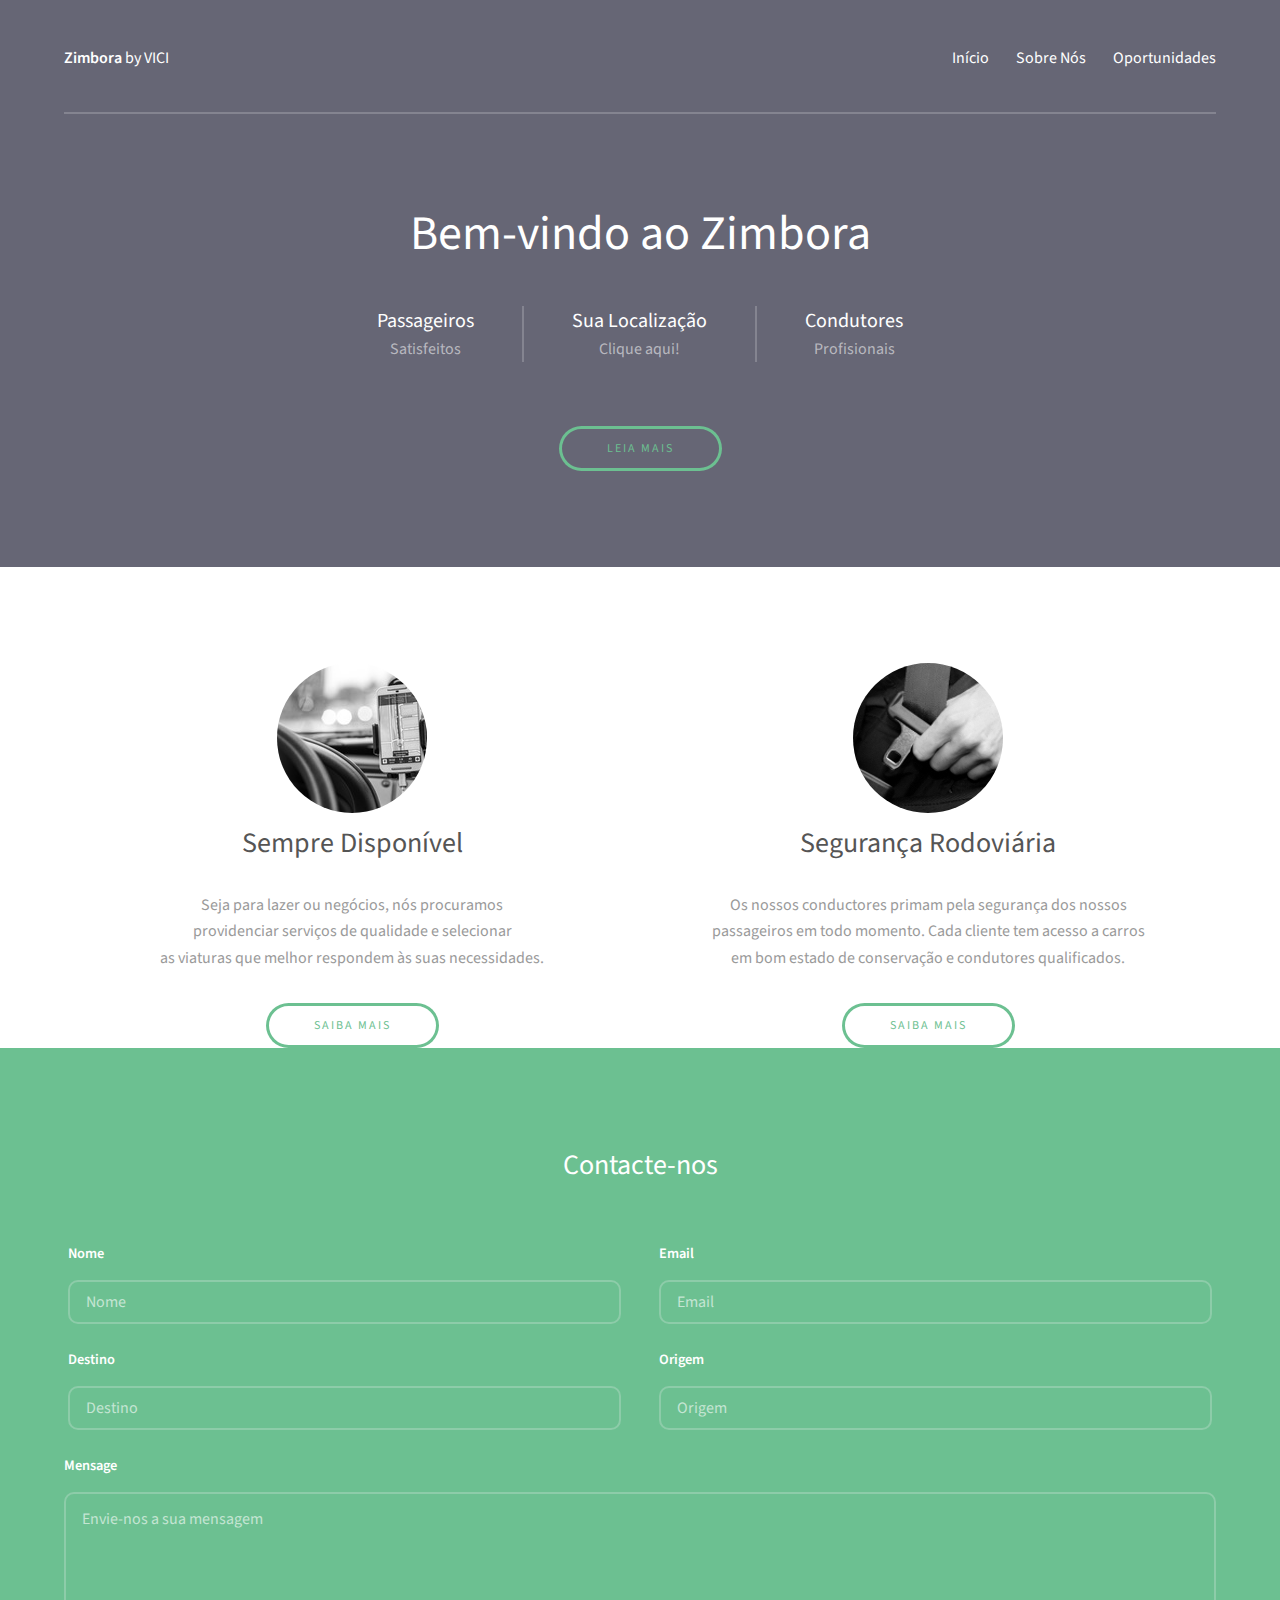
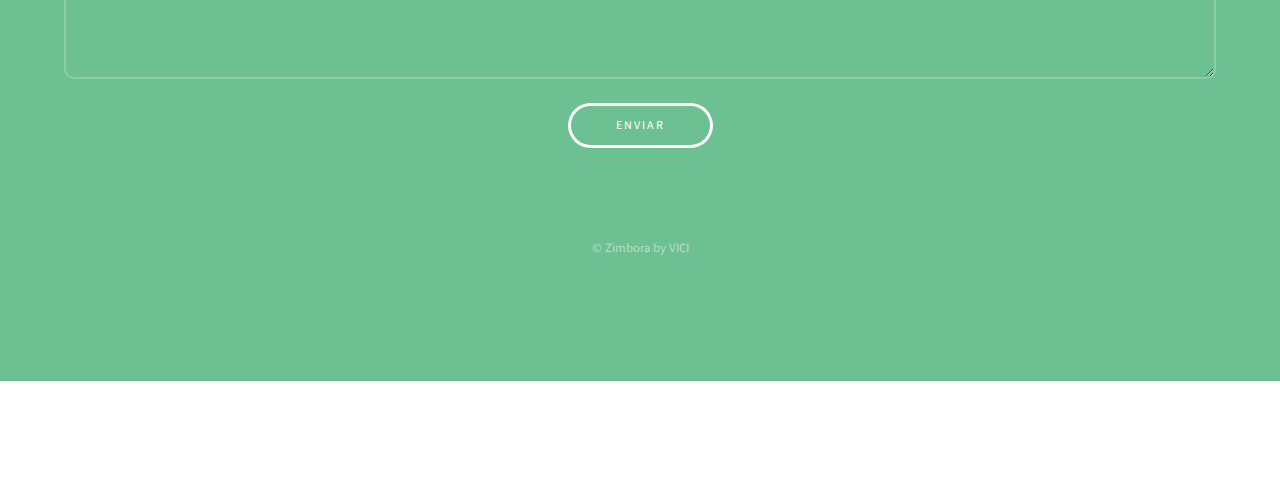
==== commit 9f70cb08: "Paragraph Test" ====
--- a/index.html
+++ b/index.html
@@ -98,8 +98,6 @@
 						</article>
 					</div>
 				</div>
-
-				<p> Ola<p>
 				
 		<!-- Footer -->
 			<footer id="footer">
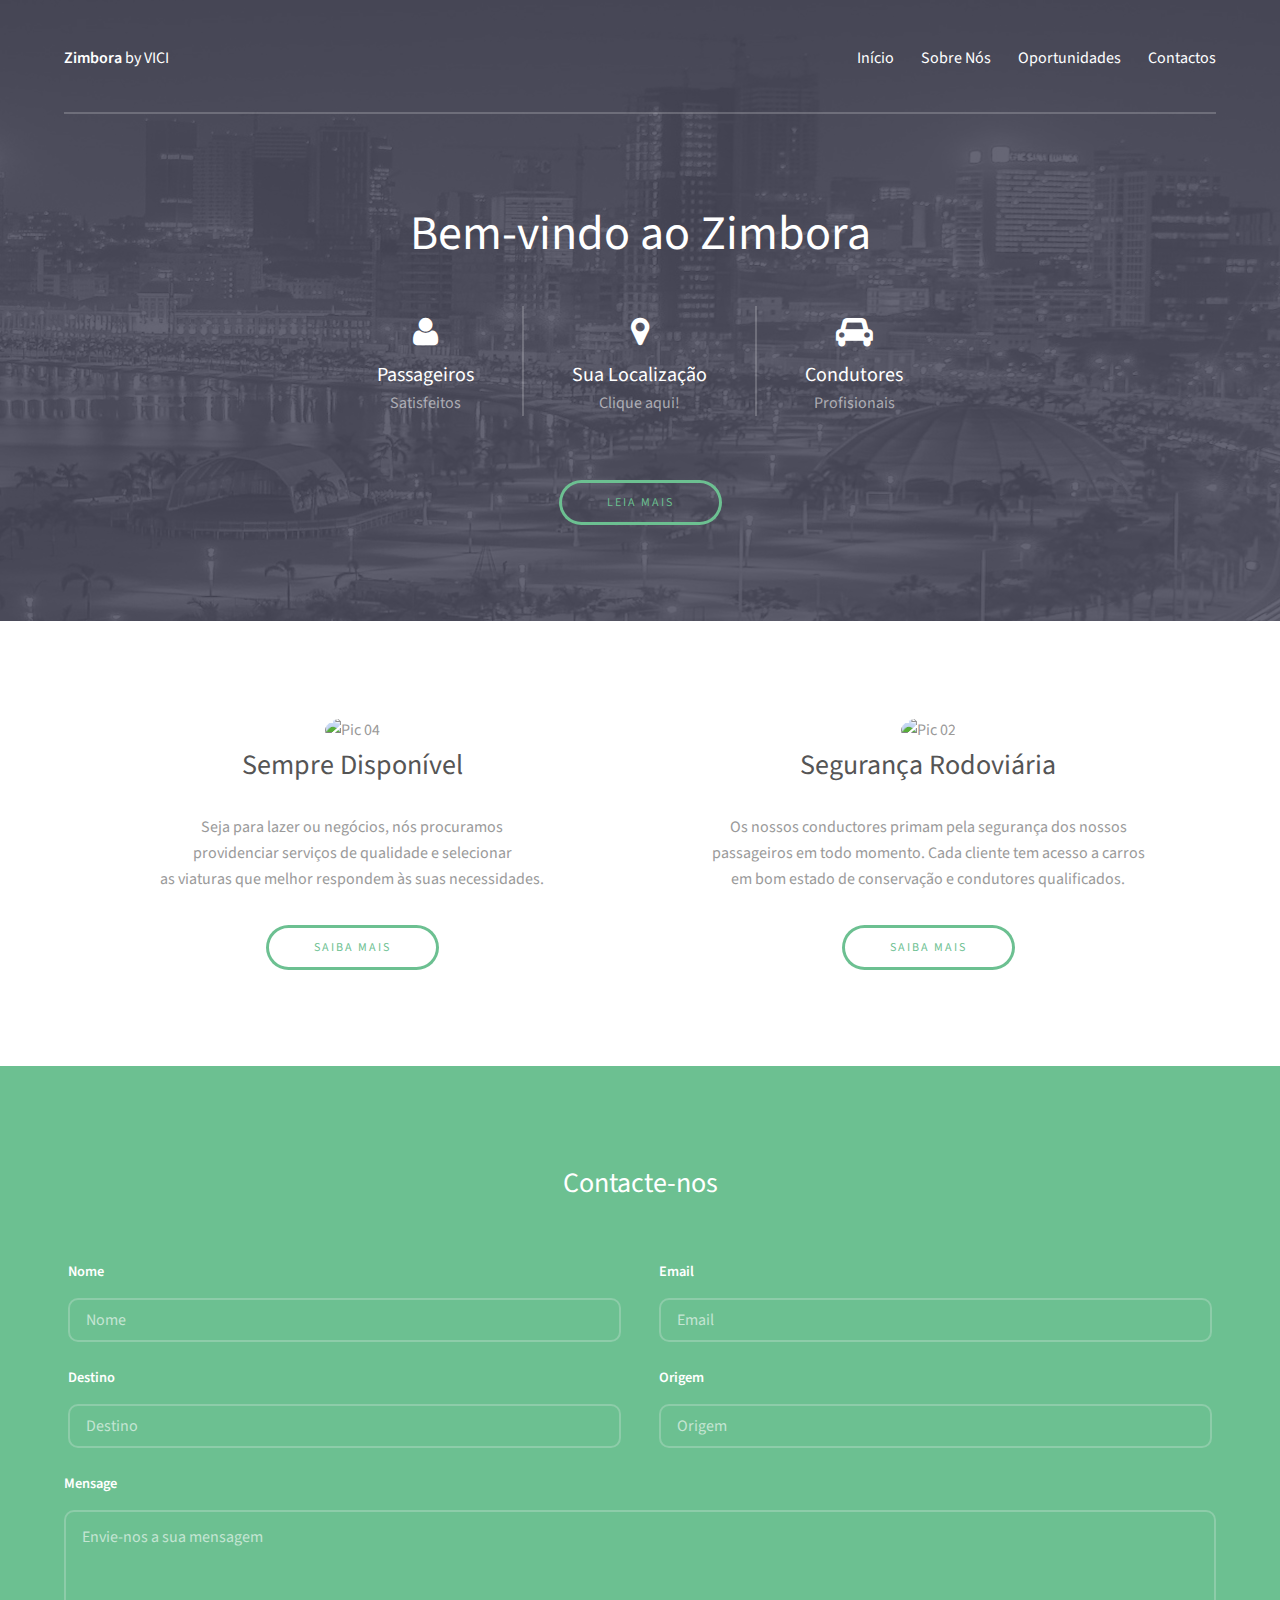
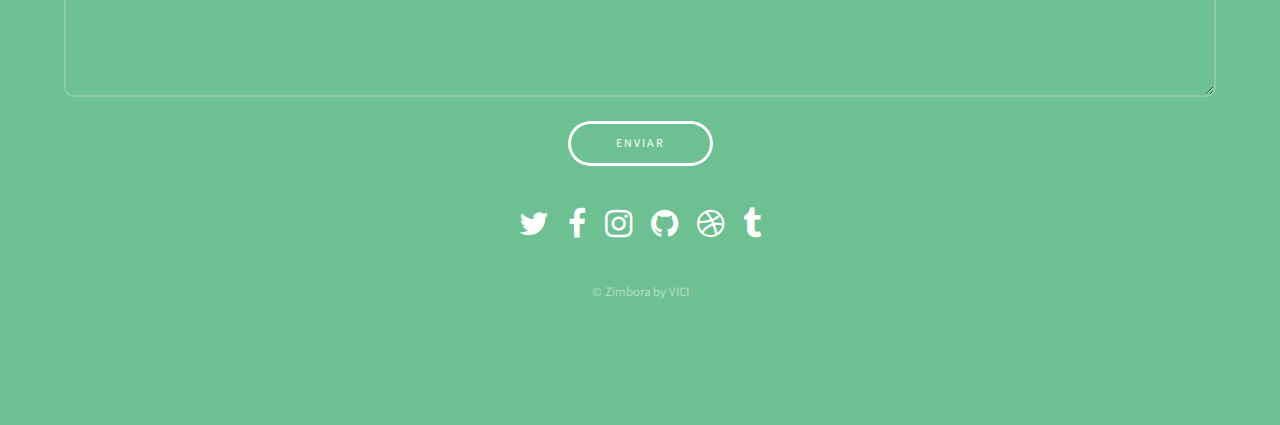
==== commit 16423894: "Doc Project" ====
--- a/index.html
+++ b/index.html
@@ -9,8 +9,7 @@
 		<title>Zimbora</title>
 		<meta charset="utf-8" />
 		<meta name="viewport" content="width=device-width, initial-scale=1" />
-		<link rel="stylesheet" href="main.css" />
-		<script src="https://d3js.org/d3.v4.min.js"></script>
+		<link rel="stylesheet" href="assets/css/main.css" />
 	</head>
 	<body>
 
@@ -22,6 +21,7 @@
 						<a href="index.html">Início</a>
 						<a href="generic.html">Sobre Nós</a>
 						<a href="elements.html">Oportunidades</a>
+						<a href="contact.html">Contactos</a>
 					</nav>
 					<a href="#navPanel" class="navPanelToggle"><span class="fa fa-bars"></span></a>
 				</div>
@@ -70,7 +70,7 @@
 					<div class="flex flex-2">
 						<article>
 							<div class="image round">
-								<img src="pic01.jpg" alt="Pic 01" />
+								<img src="images/pic04.jpg" alt="Pic 04" />
 							</div>
 							<header>
 								<h3>Sempre Disponível</h3>
@@ -84,7 +84,7 @@
 						</article>
 						<article>
 							<div class="image round">
-								<img src="pic02.jpg" alt="Pic 02" />
+								<img src="images/pic02.jpg" alt="Pic 02" />
 							</div>
 							<header>
 								<h3>Segurança Rodoviária</h3>
@@ -98,7 +98,8 @@
 						</article>
 					</div>
 				</div>
-				
+			</section>
+
 		<!-- Footer -->
 			<footer id="footer">
 				<div class="inner">
@@ -106,8 +107,7 @@
 					<h3>Contacte-nos</h3>
 
 					<form id="contactform" method="POST">
-						<input type="hidden" name="_subject" value="wwwccodnet.github.io" />
-						
+
 						<div class="field half first">
 							<label for="name">Nome</label>
 							<input name="name" id="name" type="text" placeholder="Nome">
@@ -134,17 +134,17 @@
 							<textarea name="message" id="message" rows="6" placeholder="Envie-nos a sua mensagem"></textarea>
 						</div>
 						<ul class="actions">
+							<input type="hidden" name="_subject" value="www.ccodnet.github.io"/>
 							<input type="text" name="_gotcha" style="display:none" />
-							<li><input value="Enviar" onclick="window.location.href='www.ccodnet.github.io'" class="button alt" type="submit"></li>
+							<li><input value="Enviar" class="button alt" type="submit"></li>
 						</ul>
 					</form>
 
- 
+		<script>
+    	var contactform =  document.getElementById('contactform');
+    	contactform.setAttribute('action', '//formspree.io/' + 'celso_osmar16' + '@' + 'hotmail' + '.' + 'com');
+		</script>
 
-		<script>
-    		var contactform =  document.getElementById('contactform');
-    		contactform.setAttribute('action', '//formspree.io/' + 'celso_osmar16' + '@' + 'hotmail' + '.' + 'com');
-		</script>
 <!--					<h4>Icons</h4>								-->
 											<ul class="icons">
 												<li><a href="#" class="icon fa-twitter"><span class="label">Twitter</span></a></li>
@@ -163,10 +163,10 @@
 			</footer>
 
 		<!-- Scripts -->
-			<script src="jquery.min.js"></script>
-			<script src="skel.min.js"></script>
-			<script src="util.js"></script>
-			<script src="main.js"></script>
+			<script src="assets/js/jquery.min.js"></script>
+			<script src="assets/js/skel.min.js"></script>
+			<script src="assets/js/util.js"></script>
+			<script src="assets/js/main.js"></script>
 
 			<script> 
 			var x = document.getElementById("gpscoord");
@@ -188,4 +188,4 @@
 			<!---http://stackoverflow.com/questions/3305225/real-time-gps-tracker-on-just-html-js-and-google-maps-to-be-run-on-a-handphone !>
 
 	</body>
-</html>
+</html>--- a/assets/css/main.css
+++ b/assets/css/main.css
@@ -0,0 +1,3159 @@
+@charset "UTF-8";
+@import url(font-awesome.min.css);
+@import "https://fonts.googleapis.com/css?family=Source+Sans+Pro:300,400,600";
+
+/*
+	Projection by TEMPLATED
+	templated.co @templatedco
+	Released for free under the Creative Commons Attribution 3.0 license (templated.co/license)
+*/
+
+/* Reset */
+
+	html, body, div, span, applet, object, iframe, h1, h2, h3, h4, h5, h6, p, blockquote, pre, a, abbr, acronym, address, big, cite, code, del, dfn, em, img, ins, kbd, q, s, samp, small, strike, strong, sub, sup, tt, var, b, u, i, center, dl, dt, dd, ol, ul, li, fieldset, form, label, legend, table, caption, tbody, tfoot, thead, tr, th, td, article, aside, canvas, details, embed, figure, figcaption, footer, header, hgroup, menu, nav, output, ruby, section, summary, time, mark, audio, video {
+		margin: 0;
+		padding: 0;
+		border: 0;
+		font-size: 100%;
+		font: inherit;
+		vertical-align: baseline;
+	}
+
+	article, aside, details, figcaption, figure, footer, header, hgroup, menu, nav, section {
+		display: block;
+	}
+
+	body {
+		line-height: 1;
+	}
+
+	ol, ul {
+		list-style: none;
+	}
+
+	blockquote, q {
+		quotes: none;
+	}
+
+	blockquote:before, blockquote:after, q:before, q:after {
+		content: '';
+		content: none;
+	}
+
+	table {
+		border-collapse: collapse;
+		border-spacing: 0;
+	}
+
+	body {
+		-webkit-text-size-adjust: none;
+	}
+
+/* Box Model */
+
+	*, *:before, *:after {
+		-moz-box-sizing: border-box;
+		-webkit-box-sizing: border-box;
+		box-sizing: border-box;
+	}
+
+/* Containers */
+
+	.container {
+		margin-left: auto;
+		margin-right: auto;
+	}
+
+	.container.\31 25\25 {
+		width: 100%;
+		max-width: 100em;
+		min-width: 80em;
+	}
+
+	.container.\37 5\25 {
+		width: 60em;
+	}
+
+	.container.\35 0\25 {
+		width: 40em;
+	}
+
+	.container.\32 5\25 {
+		width: 20em;
+	}
+
+	.container {
+		width: 80em;
+	}
+
+	@media screen and (max-width: 1680px) {
+
+		.container.\31 25\25 {
+			width: 100%;
+			max-width: 100em;
+			min-width: 80em;
+		}
+
+		.container.\37 5\25 {
+			width: 60em;
+		}
+
+		.container.\35 0\25 {
+			width: 40em;
+		}
+
+		.container.\32 5\25 {
+			width: 20em;
+		}
+
+		.container {
+			width: 80em;
+		}
+
+	}
+
+	@media screen and (max-width: 1280px) {
+
+		.container.\31 25\25 {
+			width: 100%;
+			max-width: 81.25em;
+			min-width: 65em;
+		}
+
+		.container.\37 5\25 {
+			width: 48.75em;
+		}
+
+		.container.\35 0\25 {
+			width: 32.5em;
+		}
+
+		.container.\32 5\25 {
+			width: 16.25em;
+		}
+
+		.container {
+			width: 65em;
+		}
+
+	}
+
+	@media screen and (max-width: 980px) {
+
+		.container.\31 25\25 {
+			width: 100%;
+			max-width: 112.5%;
+			min-width: 90%;
+		}
+
+		.container.\37 5\25 {
+			width: 67.5%;
+		}
+
+		.container.\35 0\25 {
+			width: 45%;
+		}
+
+		.container.\32 5\25 {
+			width: 22.5%;
+		}
+
+		.container {
+			width: 90%;
+		}
+
+	}
+
+	@media screen and (max-width: 736px) {
+
+		.container.\31 25\25 {
+			width: 100%;
+			max-width: 112.5%;
+			min-width: 90%;
+		}
+
+		.container.\37 5\25 {
+			width: 67.5%;
+		}
+
+		.container.\35 0\25 {
+			width: 45%;
+		}
+
+		.container.\32 5\25 {
+			width: 22.5%;
+		}
+
+		.container {
+			width: 90% !important;
+		}
+
+	}
+
+	@media screen and (max-width: 480px) {
+
+		.container.\31 25\25 {
+			width: 100%;
+			max-width: 112.5%;
+			min-width: 90%;
+		}
+
+		.container.\37 5\25 {
+			width: 67.5%;
+		}
+
+		.container.\35 0\25 {
+			width: 45%;
+		}
+
+		.container.\32 5\25 {
+			width: 22.5%;
+		}
+
+		.container {
+			width: 90% !important;
+		}
+
+	}
+
+/* Grid */
+
+	.row {
+		border-bottom: solid 1px transparent;
+		-moz-box-sizing: border-box;
+		-webkit-box-sizing: border-box;
+		box-sizing: border-box;
+	}
+
+	.row > * {
+		float: left;
+		-moz-box-sizing: border-box;
+		-webkit-box-sizing: border-box;
+		box-sizing: border-box;
+	}
+
+	.row:after, .row:before {
+		content: '';
+		display: block;
+		clear: both;
+		height: 0;
+	}
+
+	.row.uniform > * > :first-child {
+		margin-top: 0;
+	}
+
+	.row.uniform > * > :last-child {
+		margin-bottom: 0;
+	}
+
+	.row.\30 \25 > * {
+		padding: 0 0 0 0em;
+	}
+
+	.row.\30 \25 {
+		margin: 0 0 -1px 0em;
+	}
+
+	.row.uniform.\30 \25 > * {
+		padding: 0em 0 0 0em;
+	}
+
+	.row.uniform.\30 \25 {
+		margin: 0em 0 -1px 0em;
+	}
+
+	.row > * {
+		padding: 0 0 0 2em;
+	}
+
+	.row {
+		margin: 0 0 -1px -2em;
+	}
+
+	.row.uniform > * {
+		padding: 2em 0 0 2em;
+	}
+
+	.row.uniform {
+		margin: -2em 0 -1px -2em;
+	}
+
+	.row.\32 00\25 > * {
+		padding: 0 0 0 4em;
+	}
+
+	.row.\32 00\25 {
+		margin: 0 0 -1px -4em;
+	}
+
+	.row.uniform.\32 00\25 > * {
+		padding: 4em 0 0 4em;
+	}
+
+	.row.uniform.\32 00\25 {
+		margin: -4em 0 -1px -4em;
+	}
+
+	.row.\31 50\25 > * {
+		padding: 0 0 0 3em;
+	}
+
+	.row.\31 50\25 {
+		margin: 0 0 -1px -3em;
+	}
+
+	.row.uniform.\31 50\25 > * {
+		padding: 3em 0 0 3em;
+	}
+
+	.row.uniform.\31 50\25 {
+		margin: -3em 0 -1px -3em;
+	}
+
+	.row.\35 0\25 > * {
+		padding: 0 0 0 1em;
+	}
+
+	.row.\35 0\25 {
+		margin: 0 0 -1px -1em;
+	}
+
+	.row.uniform.\35 0\25 > * {
+		padding: 1em 0 0 1em;
+	}
+
+	.row.uniform.\35 0\25 {
+		margin: -1em 0 -1px -1em;
+	}
+
+	.row.\32 5\25 > * {
+		padding: 0 0 0 0.5em;
+	}
+
+	.row.\32 5\25 {
+		margin: 0 0 -1px -0.5em;
+	}
+
+	.row.uniform.\32 5\25 > * {
+		padding: 0.5em 0 0 0.5em;
+	}
+
+	.row.uniform.\32 5\25 {
+		margin: -0.5em 0 -1px -0.5em;
+	}
+
+	.\31 2u, .\31 2u\24 {
+		width: 100%;
+		clear: none;
+		margin-left: 0;
+	}
+
+	.\31 1u, .\31 1u\24 {
+		width: 91.6666666667%;
+		clear: none;
+		margin-left: 0;
+	}
+
+	.\31 0u, .\31 0u\24 {
+		width: 83.3333333333%;
+		clear: none;
+		margin-left: 0;
+	}
+
+	.\39 u, .\39 u\24 {
+		width: 75%;
+		clear: none;
+		margin-left: 0;
+	}
+
+	.\38 u, .\38 u\24 {
+		width: 66.6666666667%;
+		clear: none;
+		margin-left: 0;
+	}
+
+	.\37 u, .\37 u\24 {
+		width: 58.3333333333%;
+		clear: none;
+		margin-left: 0;
+	}
+
+	.\36 u, .\36 u\24 {
+		width: 50%;
+		clear: none;
+		margin-left: 0;
+	}
+
+	.\35 u, .\35 u\24 {
+		width: 41.6666666667%;
+		clear: none;
+		margin-left: 0;
+	}
+
+	.\34 u, .\34 u\24 {
+		width: 33.3333333333%;
+		clear: none;
+		margin-left: 0;
+	}
+
+	.\33 u, .\33 u\24 {
+		width: 25%;
+		clear: none;
+		margin-left: 0;
+	}
+
+	.\32 u, .\32 u\24 {
+		width: 16.6666666667%;
+		clear: none;
+		margin-left: 0;
+	}
+
+	.\31 u, .\31 u\24 {
+		width: 8.3333333333%;
+		clear: none;
+		margin-left: 0;
+	}
+
+	.\31 2u\24 + *,
+	.\31 1u\24 + *,
+	.\31 0u\24 + *,
+	.\39 u\24 + *,
+	.\38 u\24 + *,
+	.\37 u\24 + *,
+	.\36 u\24 + *,
+	.\35 u\24 + *,
+	.\34 u\24 + *,
+	.\33 u\24 + *,
+	.\32 u\24 + *,
+	.\31 u\24 + * {
+		clear: left;
+	}
+
+	.\-11u {
+		margin-left: 91.66667%;
+	}
+
+	.\-10u {
+		margin-left: 83.33333%;
+	}
+
+	.\-9u {
+		margin-left: 75%;
+	}
+
+	.\-8u {
+		margin-left: 66.66667%;
+	}
+
+	.\-7u {
+		margin-left: 58.33333%;
+	}
+
+	.\-6u {
+		margin-left: 50%;
+	}
+
+	.\-5u {
+		margin-left: 41.66667%;
+	}
+
+	.\-4u {
+		margin-left: 33.33333%;
+	}
+
+	.\-3u {
+		margin-left: 25%;
+	}
+
+	.\-2u {
+		margin-left: 16.66667%;
+	}
+
+	.\-1u {
+		margin-left: 8.33333%;
+	}
+
+	@media screen and (max-width: 1680px) {
+
+		.row > * {
+			padding: 0 0 0 2em;
+		}
+
+		.row {
+			margin: 0 0 -1px -2em;
+		}
+
+		.row.uniform > * {
+			padding: 2em 0 0 2em;
+		}
+
+		.row.uniform {
+			margin: -2em 0 -1px -2em;
+		}
+
+		.row.\32 00\25 > * {
+			padding: 0 0 0 4em;
+		}
+
+		.row.\32 00\25 {
+			margin: 0 0 -1px -4em;
+		}
+
+		.row.uniform.\32 00\25 > * {
+			padding: 4em 0 0 4em;
+		}
+
+		.row.uniform.\32 00\25 {
+			margin: -4em 0 -1px -4em;
+		}
+
+		.row.\31 50\25 > * {
+			padding: 0 0 0 3em;
+		}
+
+		.row.\31 50\25 {
+			margin: 0 0 -1px -3em;
+		}
+
+		.row.uniform.\31 50\25 > * {
+			padding: 3em 0 0 3em;
+		}
+
+		.row.uniform.\31 50\25 {
+			margin: -3em 0 -1px -3em;
+		}
+
+		.row.\35 0\25 > * {
+			padding: 0 0 0 1em;
+		}
+
+		.row.\35 0\25 {
+			margin: 0 0 -1px -1em;
+		}
+
+		.row.uniform.\35 0\25 > * {
+			padding: 1em 0 0 1em;
+		}
+
+		.row.uniform.\35 0\25 {
+			margin: -1em 0 -1px -1em;
+		}
+
+		.row.\32 5\25 > * {
+			padding: 0 0 0 0.5em;
+		}
+
+		.row.\32 5\25 {
+			margin: 0 0 -1px -0.5em;
+		}
+
+		.row.uniform.\32 5\25 > * {
+			padding: 0.5em 0 0 0.5em;
+		}
+
+		.row.uniform.\32 5\25 {
+			margin: -0.5em 0 -1px -0.5em;
+		}
+
+		.\31 2u\28xlarge\29, .\31 2u\24\28xlarge\29 {
+			width: 100%;
+			clear: none;
+			margin-left: 0;
+		}
+
+		.\31 1u\28xlarge\29, .\31 1u\24\28xlarge\29 {
+			width: 91.6666666667%;
+			clear: none;
+			margin-left: 0;
+		}
+
+		.\31 0u\28xlarge\29, .\31 0u\24\28xlarge\29 {
+			width: 83.3333333333%;
+			clear: none;
+			margin-left: 0;
+		}
+
+		.\39 u\28xlarge\29, .\39 u\24\28xlarge\29 {
+			width: 75%;
+			clear: none;
+			margin-left: 0;
+		}
+
+		.\38 u\28xlarge\29, .\38 u\24\28xlarge\29 {
+			width: 66.6666666667%;
+			clear: none;
+			margin-left: 0;
+		}
+
+		.\37 u\28xlarge\29, .\37 u\24\28xlarge\29 {
+			width: 58.3333333333%;
+			clear: none;
+			margin-left: 0;
+		}
+
+		.\36 u\28xlarge\29, .\36 u\24\28xlarge\29 {
+			width: 50%;
+			clear: none;
+			margin-left: 0;
+		}
+
+		.\35 u\28xlarge\29, .\35 u\24\28xlarge\29 {
+			width: 41.6666666667%;
+			clear: none;
+			margin-left: 0;
+		}
+
+		.\34 u\28xlarge\29, .\34 u\24\28xlarge\29 {
+			width: 33.3333333333%;
+			clear: none;
+			margin-left: 0;
+		}
+
+		.\33 u\28xlarge\29, .\33 u\24\28xlarge\29 {
+			width: 25%;
+			clear: none;
+			margin-left: 0;
+		}
+
+		.\32 u\28xlarge\29, .\32 u\24\28xlarge\29 {
+			width: 16.6666666667%;
+			clear: none;
+			margin-left: 0;
+		}
+
+		.\31 u\28xlarge\29, .\31 u\24\28xlarge\29 {
+			width: 8.3333333333%;
+			clear: none;
+			margin-left: 0;
+		}
+
+		.\31 2u\24\28xlarge\29 + *,
+		.\31 1u\24\28xlarge\29 + *,
+		.\31 0u\24\28xlarge\29 + *,
+		.\39 u\24\28xlarge\29 + *,
+		.\38 u\24\28xlarge\29 + *,
+		.\37 u\24\28xlarge\29 + *,
+		.\36 u\24\28xlarge\29 + *,
+		.\35 u\24\28xlarge\29 + *,
+		.\34 u\24\28xlarge\29 + *,
+		.\33 u\24\28xlarge\29 + *,
+		.\32 u\24\28xlarge\29 + *,
+		.\31 u\24\28xlarge\29 + * {
+			clear: left;
+		}
+
+		.\-11u\28xlarge\29 {
+			margin-left: 91.66667%;
+		}
+
+		.\-10u\28xlarge\29 {
+			margin-left: 83.33333%;
+		}
+
+		.\-9u\28xlarge\29 {
+			margin-left: 75%;
+		}
+
+		.\-8u\28xlarge\29 {
+			margin-left: 66.66667%;
+		}
+
+		.\-7u\28xlarge\29 {
+			margin-left: 58.33333%;
+		}
+
+		.\-6u\28xlarge\29 {
+			margin-left: 50%;
+		}
+
+		.\-5u\28xlarge\29 {
+			margin-left: 41.66667%;
+		}
+
+		.\-4u\28xlarge\29 {
+			margin-left: 33.33333%;
+		}
+
+		.\-3u\28xlarge\29 {
+			margin-left: 25%;
+		}
+
+		.\-2u\28xlarge\29 {
+			margin-left: 16.66667%;
+		}
+
+		.\-1u\28xlarge\29 {
+			margin-left: 8.33333%;
+		}
+
+	}
+
+	@media screen and (max-width: 1280px) {
+
+		.row > * {
+			padding: 0 0 0 1.5em;
+		}
+
+		.row {
+			margin: 0 0 -1px -1.5em;
+		}
+
+		.row.uniform > * {
+			padding: 1.5em 0 0 1.5em;
+		}
+
+		.row.uniform {
+			margin: -1.5em 0 -1px -1.5em;
+		}
+
+		.row.\32 00\25 > * {
+			padding: 0 0 0 3em;
+		}
+
+		.row.\32 00\25 {
+			margin: 0 0 -1px -3em;
+		}
+
+		.row.uniform.\32 00\25 > * {
+			padding: 3em 0 0 3em;
+		}
+
+		.row.uniform.\32 00\25 {
+			margin: -3em 0 -1px -3em;
+		}
+
+		.row.\31 50\25 > * {
+			padding: 0 0 0 2.25em;
+		}
+
+		.row.\31 50\25 {
+			margin: 0 0 -1px -2.25em;
+		}
+
+		.row.uniform.\31 50\25 > * {
+			padding: 2.25em 0 0 2.25em;
+		}
+
+		.row.uniform.\31 50\25 {
+			margin: -2.25em 0 -1px -2.25em;
+		}
+
+		.row.\35 0\25 > * {
+			padding: 0 0 0 0.75em;
+		}
+
+		.row.\35 0\25 {
+			margin: 0 0 -1px -0.75em;
+		}
+
+		.row.uniform.\35 0\25 > * {
+			padding: 0.75em 0 0 0.75em;
+		}
+
+		.row.uniform.\35 0\25 {
+			margin: -0.75em 0 -1px -0.75em;
+		}
+
+		.row.\32 5\25 > * {
+			padding: 0 0 0 0.375em;
+		}
+
+		.row.\32 5\25 {
+			margin: 0 0 -1px -0.375em;
+		}
+
+		.row.uniform.\32 5\25 > * {
+			padding: 0.375em 0 0 0.375em;
+		}
+
+		.row.uniform.\32 5\25 {
+			margin: -0.375em 0 -1px -0.375em;
+		}
+
+		.\31 2u\28large\29, .\31 2u\24\28large\29 {
+			width: 100%;
+			clear: none;
+			margin-left: 0;
+		}
+
+		.\31 1u\28large\29, .\31 1u\24\28large\29 {
+			width: 91.6666666667%;
+			clear: none;
+			margin-left: 0;
+		}
+
+		.\31 0u\28large\29, .\31 0u\24\28large\29 {
+			width: 83.3333333333%;
+			clear: none;
+			margin-left: 0;
+		}
+
+		.\39 u\28large\29, .\39 u\24\28large\29 {
+			width: 75%;
+			clear: none;
+			margin-left: 0;
+		}
+
+		.\38 u\28large\29, .\38 u\24\28large\29 {
+			width: 66.6666666667%;
+			clear: none;
+			margin-left: 0;
+		}
+
+		.\37 u\28large\29, .\37 u\24\28large\29 {
+			width: 58.3333333333%;
+			clear: none;
+			margin-left: 0;
+		}
+
+		.\36 u\28large\29, .\36 u\24\28large\29 {
+			width: 50%;
+			clear: none;
+			margin-left: 0;
+		}
+
+		.\35 u\28large\29, .\35 u\24\28large\29 {
+			width: 41.6666666667%;
+			clear: none;
+			margin-left: 0;
+		}
+
+		.\34 u\28large\29, .\34 u\24\28large\29 {
+			width: 33.3333333333%;
+			clear: none;
+			margin-left: 0;
+		}
+
+		.\33 u\28large\29, .\33 u\24\28large\29 {
+			width: 25%;
+			clear: none;
+			margin-left: 0;
+		}
+
+		.\32 u\28large\29, .\32 u\24\28large\29 {
+			width: 16.6666666667%;
+			clear: none;
+			margin-left: 0;
+		}
+
+		.\31 u\28large\29, .\31 u\24\28large\29 {
+			width: 8.3333333333%;
+			clear: none;
+			margin-left: 0;
+		}
+
+		.\31 2u\24\28large\29 + *,
+		.\31 1u\24\28large\29 + *,
+		.\31 0u\24\28large\29 + *,
+		.\39 u\24\28large\29 + *,
+		.\38 u\24\28large\29 + *,
+		.\37 u\24\28large\29 + *,
+		.\36 u\24\28large\29 + *,
+		.\35 u\24\28large\29 + *,
+		.\34 u\24\28large\29 + *,
+		.\33 u\24\28large\29 + *,
+		.\32 u\24\28large\29 + *,
+		.\31 u\24\28large\29 + * {
+			clear: left;
+		}
+
+		.\-11u\28large\29 {
+			margin-left: 91.66667%;
+		}
+
+		.\-10u\28large\29 {
+			margin-left: 83.33333%;
+		}
+
+		.\-9u\28large\29 {
+			margin-left: 75%;
+		}
+
+		.\-8u\28large\29 {
+			margin-left: 66.66667%;
+		}
+
+		.\-7u\28large\29 {
+			margin-left: 58.33333%;
+		}
+
+		.\-6u\28large\29 {
+			margin-left: 50%;
+		}
+
+		.\-5u\28large\29 {
+			margin-left: 41.66667%;
+		}
+
+		.\-4u\28large\29 {
+			margin-left: 33.33333%;
+		}
+
+		.\-3u\28large\29 {
+			margin-left: 25%;
+		}
+
+		.\-2u\28large\29 {
+			margin-left: 16.66667%;
+		}
+
+		.\-1u\28large\29 {
+			margin-left: 8.33333%;
+		}
+
+	}
+
+	@media screen and (max-width: 980px) {
+
+		.row > * {
+			padding: 0 0 0 1.5em;
+		}
+
+		.row {
+			margin: 0 0 -1px -1.5em;
+		}
+
+		.row.uniform > * {
+			padding: 1.5em 0 0 1.5em;
+		}
+
+		.row.uniform {
+			margin: -1.5em 0 -1px -1.5em;
+		}
+
+		.row.\32 00\25 > * {
+			padding: 0 0 0 3em;
+		}
+
+		.row.\32 00\25 {
+			margin: 0 0 -1px -3em;
+		}
+
+		.row.uniform.\32 00\25 > * {
+			padding: 3em 0 0 3em;
+		}
+
+		.row.uniform.\32 00\25 {
+			margin: -3em 0 -1px -3em;
+		}
+
+		.row.\31 50\25 > * {
+			padding: 0 0 0 2.25em;
+		}
+
+		.row.\31 50\25 {
+			margin: 0 0 -1px -2.25em;
+		}
+
+		.row.uniform.\31 50\25 > * {
+			padding: 2.25em 0 0 2.25em;
+		}
+
+		.row.uniform.\31 50\25 {
+			margin: -2.25em 0 -1px -2.25em;
+		}
+
+		.row.\35 0\25 > * {
+			padding: 0 0 0 0.75em;
+		}
+
+		.row.\35 0\25 {
+			margin: 0 0 -1px -0.75em;
+		}
+
+		.row.uniform.\35 0\25 > * {
+			padding: 0.75em 0 0 0.75em;
+		}
+
+		.row.uniform.\35 0\25 {
+			margin: -0.75em 0 -1px -0.75em;
+		}
+
+		.row.\32 5\25 > * {
+			padding: 0 0 0 0.375em;
+		}
+
+		.row.\32 5\25 {
+			margin: 0 0 -1px -0.375em;
+		}
+
+		.row.uniform.\32 5\25 > * {
+			padding: 0.375em 0 0 0.375em;
+		}
+
+		.row.uniform.\32 5\25 {
+			margin: -0.375em 0 -1px -0.375em;
+		}
+
+		.\31 2u\28medium\29, .\31 2u\24\28medium\29 {
+			width: 100%;
+			clear: none;
+			margin-left: 0;
+		}
+
+		.\31 1u\28medium\29, .\31 1u\24\28medium\29 {
+			width: 91.6666666667%;
+			clear: none;
+			margin-left: 0;
+		}
+
+		.\31 0u\28medium\29, .\31 0u\24\28medium\29 {
+			width: 83.3333333333%;
+			clear: none;
+			margin-left: 0;
+		}
+
+		.\39 u\28medium\29, .\39 u\24\28medium\29 {
+			width: 75%;
+			clear: none;
+			margin-left: 0;
+		}
+
+		.\38 u\28medium\29, .\38 u\24\28medium\29 {
+			width: 66.6666666667%;
+			clear: none;
+			margin-left: 0;
+		}
+
+		.\37 u\28medium\29, .\37 u\24\28medium\29 {
+			width: 58.3333333333%;
+			clear: none;
+			margin-left: 0;
+		}
+
+		.\36 u\28medium\29, .\36 u\24\28medium\29 {
+			width: 50%;
+			clear: none;
+			margin-left: 0;
+		}
+
+		.\35 u\28medium\29, .\35 u\24\28medium\29 {
+			width: 41.6666666667%;
+			clear: none;
+			margin-left: 0;
+		}
+
+		.\34 u\28medium\29, .\34 u\24\28medium\29 {
+			width: 33.3333333333%;
+			clear: none;
+			margin-left: 0;
+		}
+
+		.\33 u\28medium\29, .\33 u\24\28medium\29 {
+			width: 25%;
+			clear: none;
+			margin-left: 0;
+		}
+
+		.\32 u\28medium\29, .\32 u\24\28medium\29 {
+			width: 16.6666666667%;
+			clear: none;
+			margin-left: 0;
+		}
+
+		.\31 u\28medium\29, .\31 u\24\28medium\29 {
+			width: 8.3333333333%;
+			clear: none;
+			margin-left: 0;
+		}
+
+		.\31 2u\24\28medium\29 + *,
+		.\31 1u\24\28medium\29 + *,
+		.\31 0u\24\28medium\29 + *,
+		.\39 u\24\28medium\29 + *,
+		.\38 u\24\28medium\29 + *,
+		.\37 u\24\28medium\29 + *,
+		.\36 u\24\28medium\29 + *,
+		.\35 u\24\28medium\29 + *,
+		.\34 u\24\28medium\29 + *,
+		.\33 u\24\28medium\29 + *,
+		.\32 u\24\28medium\29 + *,
+		.\31 u\24\28medium\29 + * {
+			clear: left;
+		}
+
+		.\-11u\28medium\29 {
+			margin-left: 91.66667%;
+		}
+
+		.\-10u\28medium\29 {
+			margin-left: 83.33333%;
+		}
+
+		.\-9u\28medium\29 {
+			margin-left: 75%;
+		}
+
+		.\-8u\28medium\29 {
+			margin-left: 66.66667%;
+		}
+
+		.\-7u\28medium\29 {
+			margin-left: 58.33333%;
+		}
+
+		.\-6u\28medium\29 {
+			margin-left: 50%;
+		}
+
+		.\-5u\28medium\29 {
+			margin-left: 41.66667%;
+		}
+
+		.\-4u\28medium\29 {
+			margin-left: 33.33333%;
+		}
+
+		.\-3u\28medium\29 {
+			margin-left: 25%;
+		}
+
+		.\-2u\28medium\29 {
+			margin-left: 16.66667%;
+		}
+
+		.\-1u\28medium\29 {
+			margin-left: 8.33333%;
+		}
+
+	}
+
+	@media screen and (max-width: 736px) {
+
+		.row > * {
+			padding: 0 0 0 1.25em;
+		}
+
+		.row {
+			margin: 0 0 -1px -1.25em;
+		}
+
+		.row.uniform > * {
+			padding: 1.25em 0 0 1.25em;
+		}
+
+		.row.uniform {
+			margin: -1.25em 0 -1px -1.25em;
+		}
+
+		.row.\32 00\25 > * {
+			padding: 0 0 0 2.5em;
+		}
+
+		.row.\32 00\25 {
+			margin: 0 0 -1px -2.5em;
+		}
+
+		.row.uniform.\32 00\25 > * {
+			padding: 2.5em 0 0 2.5em;
+		}
+
+		.row.uniform.\32 00\25 {
+			margin: -2.5em 0 -1px -2.5em;
+		}
+
+		.row.\31 50\25 > * {
+			padding: 0 0 0 1.875em;
+		}
+
+		.row.\31 50\25 {
+			margin: 0 0 -1px -1.875em;
+		}
+
+		.row.uniform.\31 50\25 > * {
+			padding: 1.875em 0 0 1.875em;
+		}
+
+		.row.uniform.\31 50\25 {
+			margin: -1.875em 0 -1px -1.875em;
+		}
+
+		.row.\35 0\25 > * {
+			padding: 0 0 0 0.625em;
+		}
+
+		.row.\35 0\25 {
+			margin: 0 0 -1px -0.625em;
+		}
+
+		.row.uniform.\35 0\25 > * {
+			padding: 0.625em 0 0 0.625em;
+		}
+
+		.row.uniform.\35 0\25 {
+			margin: -0.625em 0 -1px -0.625em;
+		}
+
+		.row.\32 5\25 > * {
+			padding: 0 0 0 0.3125em;
+		}
+
+		.row.\32 5\25 {
+			margin: 0 0 -1px -0.3125em;
+		}
+
+		.row.uniform.\32 5\25 > * {
+			padding: 0.3125em 0 0 0.3125em;
+		}
+
+		.row.uniform.\32 5\25 {
+			margin: -0.3125em 0 -1px -0.3125em;
+		}
+
+		.\31 2u\28small\29, .\31 2u\24\28small\29 {
+			width: 100%;
+			clear: none;
+			margin-left: 0;
+		}
+
+		.\31 1u\28small\29, .\31 1u\24\28small\29 {
+			width: 91.6666666667%;
+			clear: none;
+			margin-left: 0;
+		}
+
+		.\31 0u\28small\29, .\31 0u\24\28small\29 {
+			width: 83.3333333333%;
+			clear: none;
+			margin-left: 0;
+		}
+
+		.\39 u\28small\29, .\39 u\24\28small\29 {
+			width: 75%;
+			clear: none;
+			margin-left: 0;
+		}
+
+		.\38 u\28small\29, .\38 u\24\28small\29 {
+			width: 66.6666666667%;
+			clear: none;
+			margin-left: 0;
+		}
+
+		.\37 u\28small\29, .\37 u\24\28small\29 {
+			width: 58.3333333333%;
+			clear: none;
+			margin-left: 0;
+		}
+
+		.\36 u\28small\29, .\36 u\24\28small\29 {
+			width: 50%;
+			clear: none;
+			margin-left: 0;
+		}
+
+		.\35 u\28small\29, .\35 u\24\28small\29 {
+			width: 41.6666666667%;
+			clear: none;
+			margin-left: 0;
+		}
+
+		.\34 u\28small\29, .\34 u\24\28small\29 {
+			width: 33.3333333333%;
+			clear: none;
+			margin-left: 0;
+		}
+
+		.\33 u\28small\29, .\33 u\24\28small\29 {
+			width: 25%;
+			clear: none;
+			margin-left: 0;
+		}
+
+		.\32 u\28small\29, .\32 u\24\28small\29 {
+			width: 16.6666666667%;
+			clear: none;
+			margin-left: 0;
+		}
+
+		.\31 u\28small\29, .\31 u\24\28small\29 {
+			width: 8.3333333333%;
+			clear: none;
+			margin-left: 0;
+		}
+
+		.\31 2u\24\28small\29 + *,
+		.\31 1u\24\28small\29 + *,
+		.\31 0u\24\28small\29 + *,
+		.\39 u\24\28small\29 + *,
+		.\38 u\24\28small\29 + *,
+		.\37 u\24\28small\29 + *,
+		.\36 u\24\28small\29 + *,
+		.\35 u\24\28small\29 + *,
+		.\34 u\24\28small\29 + *,
+		.\33 u\24\28small\29 + *,
+		.\32 u\24\28small\29 + *,
+		.\31 u\24\28small\29 + * {
+			clear: left;
+		}
+
+		.\-11u\28small\29 {
+			margin-left: 91.66667%;
+		}
+
+		.\-10u\28small\29 {
+			margin-left: 83.33333%;
+		}
+
+		.\-9u\28small\29 {
+			margin-left: 75%;
+		}
+
+		.\-8u\28small\29 {
+			margin-left: 66.66667%;
+		}
+
+		.\-7u\28small\29 {
+			margin-left: 58.33333%;
+		}
+
+		.\-6u\28small\29 {
+			margin-left: 50%;
+		}
+
+		.\-5u\28small\29 {
+			margin-left: 41.66667%;
+		}
+
+		.\-4u\28small\29 {
+			margin-left: 33.33333%;
+		}
+
+		.\-3u\28small\29 {
+			margin-left: 25%;
+		}
+
+		.\-2u\28small\29 {
+			margin-left: 16.66667%;
+		}
+
+		.\-1u\28small\29 {
+			margin-left: 8.33333%;
+		}
+
+	}
+
+	@media screen and (max-width: 480px) {
+
+		.row > * {
+			padding: 0 0 0 1.25em;
+		}
+
+		.row {
+			margin: 0 0 -1px -1.25em;
+		}
+
+		.row.uniform > * {
+			padding: 1.25em 0 0 1.25em;
+		}
+
+		.row.uniform {
+			margin: -1.25em 0 -1px -1.25em;
+		}
+
+		.row.\32 00\25 > * {
+			padding: 0 0 0 2.5em;
+		}
+
+		.row.\32 00\25 {
+			margin: 0 0 -1px -2.5em;
+		}
+
+		.row.uniform.\32 00\25 > * {
+			padding: 2.5em 0 0 2.5em;
+		}
+
+		.row.uniform.\32 00\25 {
+			margin: -2.5em 0 -1px -2.5em;
+		}
+
+		.row.\31 50\25 > * {
+			padding: 0 0 0 1.875em;
+		}
+
+		.row.\31 50\25 {
+			margin: 0 0 -1px -1.875em;
+		}
+
+		.row.uniform.\31 50\25 > * {
+			padding: 1.875em 0 0 1.875em;
+		}
+
+		.row.uniform.\31 50\25 {
+			margin: -1.875em 0 -1px -1.875em;
+		}
+
+		.row.\35 0\25 > * {
+			padding: 0 0 0 0.625em;
+		}
+
+		.row.\35 0\25 {
+			margin: 0 0 -1px -0.625em;
+		}
+
+		.row.uniform.\35 0\25 > * {
+			padding: 0.625em 0 0 0.625em;
+		}
+
+		.row.uniform.\35 0\25 {
+			margin: -0.625em 0 -1px -0.625em;
+		}
+
+		.row.\32 5\25 > * {
+			padding: 0 0 0 0.3125em;
+		}
+
+		.row.\32 5\25 {
+			margin: 0 0 -1px -0.3125em;
+		}
+
+		.row.uniform.\32 5\25 > * {
+			padding: 0.3125em 0 0 0.3125em;
+		}
+
+		.row.uniform.\32 5\25 {
+			margin: -0.3125em 0 -1px -0.3125em;
+		}
+
+		.\31 2u\28xsmall\29, .\31 2u\24\28xsmall\29 {
+			width: 100%;
+			clear: none;
+			margin-left: 0;
+		}
+
+		.\31 1u\28xsmall\29, .\31 1u\24\28xsmall\29 {
+			width: 91.6666666667%;
+			clear: none;
+			margin-left: 0;
+		}
+
+		.\31 0u\28xsmall\29, .\31 0u\24\28xsmall\29 {
+			width: 83.3333333333%;
+			clear: none;
+			margin-left: 0;
+		}
+
+		.\39 u\28xsmall\29, .\39 u\24\28xsmall\29 {
+			width: 75%;
+			clear: none;
+			margin-left: 0;
+		}
+
+		.\38 u\28xsmall\29, .\38 u\24\28xsmall\29 {
+			width: 66.6666666667%;
+			clear: none;
+			margin-left: 0;
+		}
+
+		.\37 u\28xsmall\29, .\37 u\24\28xsmall\29 {
+			width: 58.3333333333%;
+			clear: none;
+			margin-left: 0;
+		}
+
+		.\36 u\28xsmall\29, .\36 u\24\28xsmall\29 {
+			width: 50%;
+			clear: none;
+			margin-left: 0;
+		}
+
+		.\35 u\28xsmall\29, .\35 u\24\28xsmall\29 {
+			width: 41.6666666667%;
+			clear: none;
+			margin-left: 0;
+		}
+
+		.\34 u\28xsmall\29, .\34 u\24\28xsmall\29 {
+			width: 33.3333333333%;
+			clear: none;
+			margin-left: 0;
+		}
+
+		.\33 u\28xsmall\29, .\33 u\24\28xsmall\29 {
+			width: 25%;
+			clear: none;
+			margin-left: 0;
+		}
+
+		.\32 u\28xsmall\29, .\32 u\24\28xsmall\29 {
+			width: 16.6666666667%;
+			clear: none;
+			margin-left: 0;
+		}
+
+		.\31 u\28xsmall\29, .\31 u\24\28xsmall\29 {
+			width: 8.3333333333%;
+			clear: none;
+			margin-left: 0;
+		}
+
+		.\31 2u\24\28xsmall\29 + *,
+		.\31 1u\24\28xsmall\29 + *,
+		.\31 0u\24\28xsmall\29 + *,
+		.\39 u\24\28xsmall\29 + *,
+		.\38 u\24\28xsmall\29 + *,
+		.\37 u\24\28xsmall\29 + *,
+		.\36 u\24\28xsmall\29 + *,
+		.\35 u\24\28xsmall\29 + *,
+		.\34 u\24\28xsmall\29 + *,
+		.\33 u\24\28xsmall\29 + *,
+		.\32 u\24\28xsmall\29 + *,
+		.\31 u\24\28xsmall\29 + * {
+			clear: left;
+		}
+
+		.\-11u\28xsmall\29 {
+			margin-left: 91.66667%;
+		}
+
+		.\-10u\28xsmall\29 {
+			margin-left: 83.33333%;
+		}
+
+		.\-9u\28xsmall\29 {
+			margin-left: 75%;
+		}
+
+		.\-8u\28xsmall\29 {
+			margin-left: 66.66667%;
+		}
+
+		.\-7u\28xsmall\29 {
+			margin-left: 58.33333%;
+		}
+
+		.\-6u\28xsmall\29 {
+			margin-left: 50%;
+		}
+
+		.\-5u\28xsmall\29 {
+			margin-left: 41.66667%;
+		}
+
+		.\-4u\28xsmall\29 {
+			margin-left: 33.33333%;
+		}
+
+		.\-3u\28xsmall\29 {
+			margin-left: 25%;
+		}
+
+		.\-2u\28xsmall\29 {
+			margin-left: 16.66667%;
+		}
+
+		.\-1u\28xsmall\29 {
+			margin-left: 8.33333%;
+		}
+
+	}
+
+/* Basic */
+
+	@-ms-viewport {
+		width: device-width;
+	}
+
+	body {
+		-ms-overflow-style: scrollbar;
+	}
+
+	@media screen and (max-width: 480px) {
+
+		html, body {
+			min-width: 320px;
+		}
+
+	}
+
+	body {
+		background: #fff;
+	}
+
+		body.is-loading *, body.is-loading *:before, body.is-loading *:after {
+			-moz-animation: none !important;
+			-webkit-animation: none !important;
+			-ms-animation: none !important;
+			animation: none !important;
+			-moz-transition: none !important;
+			-webkit-transition: none !important;
+			-ms-transition: none !important;
+			transition: none !important;
+		}
+
+/* Type */
+
+	body, input, select, textarea {
+		color: #9a9a9a;
+		font-family: "Source Sans Pro", Arial, Helvetica, sans-serif;
+		font-size: 14pt;
+		font-weight: 400;
+		line-height: 1.65;
+	}
+
+		@media screen and (max-width: 1680px) {
+
+			body, input, select, textarea {
+				font-size: 12pt;
+			}
+
+		}
+
+		@media screen and (max-width: 1280px) {
+
+			body, input, select, textarea {
+				font-size: 12pt;
+			}
+
+		}
+
+		@media screen and (max-width: 980px) {
+
+			body, input, select, textarea {
+				font-size: 12pt;
+			}
+
+		}
+
+		@media screen and (max-width: 736px) {
+
+			body, input, select, textarea {
+				font-size: 12pt;
+			}
+
+		}
+
+		@media screen and (max-width: 480px) {
+
+			body, input, select, textarea {
+				font-size: 12pt;
+			}
+
+		}
+
+	a {
+		color: white; /* Social Media Icon Colors*/
+		text-decoration: underline;
+	}
+
+		a:hover {
+			text-decoration: none;
+		}
+
+	strong, b {
+		color: #555;
+		font-weight: 600;
+	}
+
+	em, i {
+		font-style: italic;
+	}
+
+	p {
+		margin: 0 0 2em 0;
+	}
+
+	h1, h2, h3, h4, h5, h6 {
+		color: #555;
+		font-weight: 400;
+		line-height: 1.5;
+		margin: 0 0 1em 0;
+	}
+
+		h1 a, h2 a, h3 a, h4 a, h5 a, h6 a {
+			color: inherit;
+			text-decoration: none;
+		}
+
+	h2 {
+		font-size: 1.85em;
+		font-weight: 300;
+	}
+
+	h3 {
+		font-size: 1.75em;
+	}
+
+		@media screen and (max-width: 480px) {
+
+			h3 {
+				font-size: 1.25em;
+			}
+
+		}
+
+	h4 {
+		font-size: 1.5em;
+	}
+
+	h5 {
+		font-size: 0.9em;
+	}
+
+	h6 {
+		font-size: 0.7em;
+	}
+
+	sub {
+		font-size: 0.8em;
+		position: relative;
+		top: 0.5em;
+	}
+
+	sup {
+		font-size: 0.8em;
+		position: relative;
+		top: -0.5em;
+	}
+
+	blockquote {
+		border-left: solid 4px #dbdbdb;
+		font-style: italic;
+		margin: 0 0 2em 0;
+		padding: 0.5em 0 0.5em 2em;
+	}
+
+	code {
+		background: rgba(144, 144, 144, 0.075);
+		border-radius: 0;
+		border: solid 1px #dbdbdb;
+		font-family: "Courier New", monospace;
+		font-size: 0.9em;
+		margin: 0 0.25em;
+		padding: 0.25em 0.65em;
+	}
+
+	pre {
+		-webkit-overflow-scrolling: touch;
+		font-family: "Courier New", monospace;
+		font-size: 0.9em;
+		margin: 0 0 2em 0;
+	}
+
+		pre code {
+			display: block;
+			line-height: 1.75;
+			padding: 1em 1.5em;
+			overflow-x: auto;
+		}
+
+	hr {
+		border: 0;
+		border-bottom: solid 1px #dbdbdb;
+		margin: 2em 0;
+	}
+
+		hr.major {
+			margin: 3em 0;
+		}
+
+	.align-left {
+		text-align: left;
+	}
+
+	.align-center {
+		text-align: center;
+	}
+
+	.align-right {
+		text-align: right;
+	}
+
+	.inner {
+		max-width: 75em;
+		margin: 0 auto;
+	}
+
+		@media screen and (max-width: 1280px) {
+
+			.inner {
+				max-width: 90%;
+			}
+
+		}
+
+		@media screen and (max-width: 480px) {
+
+			.inner {
+				max-width: 90%;
+			}
+
+		}
+
+/* Section/Article */
+
+	section.special, article.special {
+		text-align: center;
+	}
+
+		section.special article, article.special article {
+			text-align: left;
+		}
+
+	section.wrapper, article.wrapper {
+		padding: 6em 0;
+	}
+
+		section.wrapper header, article.wrapper header {
+			margin-bottom: 4em;
+		}
+
+			section.wrapper header h2, article.wrapper header h2 {
+				font-size: 2.75em;
+				margin: 0 0 .5em 0;
+			}
+
+			section.wrapper header p, article.wrapper header p {
+				font-size: 1em;
+			}
+
+		section.wrapper article header, article.wrapper article header {
+			margin: 0;
+		}
+
+		@media screen and (max-width: 980px) {
+
+			section.wrapper, article.wrapper {
+				padding: 4em 0;
+			}
+
+		}
+
+		@media screen and (max-width: 736px) {
+
+			section.wrapper, article.wrapper {
+				padding: 3em 0;
+			}
+
+				section.wrapper header, article.wrapper header {
+					margin-bottom: 2em;
+				}
+
+					section.wrapper header h2, article.wrapper header h2 {
+						font-size: 2em;
+					}
+
+					section.wrapper header p, article.wrapper header p {
+						font-size: .9em;
+					}
+
+		}
+
+		@media screen and (max-width: 480px) {
+
+			section.wrapper article, article.wrapper article {
+				text-align: center;
+			}
+
+		}
+
+	header p {
+		color: #bbb;
+		position: relative;
+		margin: 0 0 1.5em 0;
+	}
+
+	header h2 + p {
+		font-size: 1.25em;
+		margin-top: -1em;
+	}
+
+	header h3 + p {
+		font-size: 1.1em;
+		margin-top: -0.8em;
+	}
+
+	header h4 + p,
+	header h5 + p,
+	header h6 + p {
+		font-size: 0.9em;
+		margin-top: -0.6em;
+	}
+
+/* Flex */
+
+	.flex {
+		display: -ms-flexbox;
+		-ms-flex-wrap: wrap;
+		-ms-flex-pack: justify;
+		-moz-justify-content: space-between;
+		-webkit-justify-content: space-between;
+		-ms-justify-content: space-between;
+		justify-content: space-between;
+		display: -moz-flex;
+		display: -webkit-flex;
+		display: -ms-flex;
+		display: flex;
+		-moz-flex-wrap: wrap;
+		-webkit-flex-wrap: wrap;
+		-ms-flex-wrap: wrap;
+		flex-wrap: wrap;
+		width: 100%;
+	}
+
+		.flex.flex-2 {
+			-moz-justify-content: space-between;
+			-webkit-justify-content: space-between;
+			-ms-justify-content: space-between;
+			justify-content: space-between;
+		}
+
+			.flex.flex-2 article {
+				width: 50%;
+			}
+
+		@media screen and (max-width: 980px) {
+
+			.flex.flex-2 article {
+				width: 100%;
+				margin-bottom: 3em;
+			}
+
+				.flex.flex-2 article:last-child {
+					margin-bottom: 0;
+				}
+
+		}
+
+		@media screen and (max-width: 480px) {
+
+			.flex.flex-2 br {
+				display: none;
+			}
+
+		}
+
+/* Form */
+
+	form {
+		margin: 0 0 2em 0;
+	}
+
+		form .field {
+			margin-bottom: 1.5em;
+		}
+
+			form .field.half {
+				display: inline-block;
+				width: 48%;
+			}
+
+				form .field.half.first {
+					margin-right: 3%;
+				}
+
+		@media screen and (max-width: 980px) {
+
+			form .field.half {
+				display: block;
+				width: 100%;
+			}
+
+				form .field.half.first {
+					margin-right: 0;
+				}
+
+		}
+
+	label {
+		color: #555;
+		display: block;
+		font-size: 0.9em;
+		font-weight: 600;
+		margin: 0 0 1em 0;
+	}
+
+	input[type="text"],
+	input[type="password"],
+	input[type="email"],
+	input[type="tel"],
+	select,
+	textarea {
+		-moz-appearance: none;
+		-webkit-appearance: none;
+		-ms-appearance: none;
+		appearance: none;
+		background: #6cc091;
+		border-radius: 10px;
+		border: none;
+		border: solid 2px #8dcca9;
+		color: #fff;
+		display: block;
+		outline: 0;
+		padding: 0 1em;
+		text-decoration: none;
+		width: 100%;
+	}
+
+		input[type="text"]:invalid,
+		input[type="password"]:invalid,
+		input[type="email"]:invalid,
+		input[type="tel"]:invalid,
+		select:invalid,
+		textarea:invalid {
+			box-shadow: none;
+		}
+
+		input[type="text"]:focus,
+		input[type="password"]:focus,
+		input[type="email"]:focus,
+		input[type="tel"]:focus,
+		select:focus,
+		textarea:focus {
+			border-color: #4bae77;
+			box-shadow: 0 0 0 1px #4bae77;
+		}
+
+	.select-wrapper {
+		text-decoration: none;
+		display: block;
+		position: relative;
+	}
+
+		.select-wrapper:before {
+			content: "";
+			-moz-osx-font-smoothing: grayscale;
+			-webkit-font-smoothing: antialiased;
+			font-family: FontAwesome;
+			font-style: normal;
+			font-weight: normal;
+			text-transform: none !important;
+		}
+
+		.select-wrapper:before {
+			color: #fff;
+			display: block;
+			height: 2.75em;
+			line-height: 2.75em;
+			pointer-events: none;
+			position: absolute;
+			right: 0;
+			text-align: center;
+			top: 0;
+			width: 2.75em;
+		}
+
+		.select-wrapper select::-ms-expand {
+			display: none;
+		}
+
+	input[type="text"],
+	input[type="password"],
+	input[type="email"],
+	select {
+		height: 2.75em;
+	}
+
+	textarea {
+		padding: 0.75em 1em;
+	}
+
+	input[type="checkbox"],
+	input[type="radio"] {
+		-moz-appearance: none;
+		-webkit-appearance: none;
+		-ms-appearance: none;
+		appearance: none;
+		display: block;
+		float: left;
+		margin-right: -2em;
+		opacity: 0;
+		width: 1em;
+		z-index: -1;
+	}
+
+		input[type="checkbox"] + label,
+		input[type="radio"] + label {
+			text-decoration: none;
+			color: #9a9a9a;
+			cursor: pointer;
+			display: inline-block;
+			font-size: 1em;
+			font-weight: 400;
+			padding-left: 2.4em;
+			padding-right: 0.75em;
+			position: relative;
+		}
+
+			input[type="checkbox"] + label:before,
+			input[type="radio"] + label:before {
+				-moz-osx-font-smoothing: grayscale;
+				-webkit-font-smoothing: antialiased;
+				font-family: FontAwesome;
+				font-style: normal;
+				font-weight: normal;
+				text-transform: none !important;
+			}
+
+			input[type="checkbox"] + label:before,
+			input[type="radio"] + label:before {
+				background: rgba(144, 144, 144, 0.075);
+				border-radius: 0;
+				border: solid 1px #8dcca9;
+				content: '';
+				display: inline-block;
+				height: 1.65em;
+				left: 0;
+				line-height: 1.58125em;
+				position: absolute;
+				text-align: center;
+				top: 0;
+				width: 1.65em;
+			}
+
+		input[type="checkbox"]:checked + label:before,
+		input[type="radio"]:checked + label:before {
+			background: #6cc091;
+			border-color: #6cc091;
+			color: #ffffff;
+			content: '\f00c';
+		}
+
+		input[type="checkbox"]:focus + label:before,
+		input[type="radio"]:focus + label:before {
+			border-color: #6cc091;
+			box-shadow: 0 0 0 1px #6cc091;
+		}
+
+	input[type="checkbox"] + label:before {
+		border-radius: 0;
+	}
+
+	input[type="radio"] + label:before {
+		border-radius: 100%;
+	}
+
+	::-webkit-input-placeholder {
+		color: #c4e5d3 !important;
+		opacity: 1.0;
+	}
+
+	:-moz-placeholder {
+		color: #c4e5d3 !important;
+		opacity: 1.0;
+	}
+
+	::-moz-placeholder {
+		color: #c4e5d3 !important;
+		opacity: 1.0;
+	}
+
+	:-ms-input-placeholder {
+		color: #c4e5d3 !important;
+		opacity: 1.0;
+	}
+
+	.formerize-placeholder {
+		color: #c4e5d3 !important;
+		opacity: 1.0;
+	}
+
+/* Box */
+
+	.box {
+		border: solid 1px #dbdbdb;
+		margin-bottom: 2em;
+		padding: 1.5em;
+	}
+
+		.box > :last-child,
+		.box > :last-child > :last-child,
+		.box > :last-child > :last-child > :last-child {
+			margin-bottom: 0;
+		}
+
+		.box.alt {
+			border: 0;
+			border-radius: 0;
+			padding: 0;
+		}
+
+		.box.person {
+			border: solid 1px #8dcca9;
+			padding: 3em 1.5em;
+		}
+
+			.box.person h3 {
+				margin: 0;
+			}
+
+			.box.person .image {
+				margin-bottom: 1em;
+			}
+
+				.box.person .image img {
+					max-width: 100%;
+				}
+
+/* Icon */
+
+	.icon {
+		text-decoration: none;
+		border-bottom: none;
+		position: relative;
+	}
+
+		.icon:before {
+			-moz-osx-font-smoothing: grayscale;
+			-webkit-font-smoothing: antialiased;
+			font-family: FontAwesome;
+			font-style: normal;
+			font-weight: normal;
+			text-transform: none !important;
+		}
+
+		.icon > .label {
+			display: none;
+		}
+
+/* Image */
+
+	.image {
+		border-radius: 0;
+		border: 0;
+		display: inline-block;
+		position: relative;
+	}
+
+		.image img {
+			border-radius: 0;
+			display: block;
+		}
+
+		.image.left, .image.right {
+			max-width: 40%;
+		}
+
+			.image.left img, .image.right img {
+				width: 100%;
+			}
+
+		.image.round img {
+			border-radius: 100%;
+		}
+
+		.image.left {
+			float: left;
+			padding: 0 1.5em 1em 0;
+			top: 0.25em;
+		}
+
+		.image.right {
+			float: right;
+			padding: 0 0 1em 1.5em;
+			top: 0.25em;
+		}
+
+		.image.fit {
+			display: block;
+			margin: 0 0 2em 0;
+			width: 100%;
+		}
+
+			.image.fit img {
+				width: 100%;
+			}
+
+		.image.main {
+			display: block;
+			margin: 0 0 3em 0;
+			width: 100%;
+		}
+
+			.image.main img {
+				width: 100%;
+			}
+
+/* List */
+
+	ol {
+		list-style: decimal;
+		margin: 0 0 2em 0;
+		padding-left: 1.25em;
+	}
+
+		ol li {
+			padding-left: 0.25em;
+		}
+
+	ul {
+		list-style: disc;
+		margin: 0 0 2em 0;
+		padding-left: 1em;
+	}
+
+		ul li {
+			padding-left: 0.5em;
+		}
+
+		ul.alt {
+			list-style: none;
+			padding-left: 0;
+		}
+
+			ul.alt li {
+				border-top: solid 1px #dbdbdb;
+				padding: 0.5em 0;
+			}
+
+				ul.alt li:first-child {
+					border-top: 0;
+					padding-top: 0;
+				}
+
+			ul.alt.dark li {
+				border-top: solid 1px rgba(0, 0, 0, 0.25);
+			}
+
+		ul.icons {
+			cursor: default;
+			list-style: none;
+			padding-left: 0;
+		}
+
+			ul.icons li {
+				display: inline-block;
+				padding: 0 1em 0 0;
+			}
+
+				ul.icons li:last-child {
+					padding-right: 0;
+				}
+
+				ul.icons li .icon:before {
+					font-size: 2em;
+				}
+
+		ul.actions {
+			cursor: default;
+			list-style: none;
+			padding-left: 0;
+		}
+
+			ul.actions li {
+				display: inline-block;
+				padding: 0 1em 0 0;
+				vertical-align: middle;
+			}
+
+				ul.actions li:last-child {
+					padding-right: 0;
+				}
+
+			ul.actions.small li {
+				padding: 0 0.5em 0 0;
+			}
+
+			ul.actions.vertical li {
+				display: block;
+				padding: 1em 0 0 0;
+			}
+
+				ul.actions.vertical li:first-child {
+					padding-top: 0;
+				}
+
+				ul.actions.vertical li > * {
+					margin-bottom: 0;
+				}
+
+			ul.actions.vertical.small li {
+				padding: 0.5em 0 0 0;
+			}
+
+				ul.actions.vertical.small li:first-child {
+					padding-top: 0;
+				}
+
+			ul.actions.fit {
+				display: table;
+				margin-left: -1em;
+				padding: 0;
+				table-layout: fixed;
+				width: calc(100% + 1em);
+			}
+
+				ul.actions.fit li {
+					display: table-cell;
+					padding: 0 0 0 1em;
+				}
+
+					ul.actions.fit li > * {
+						margin-bottom: 0;
+					}
+
+				ul.actions.fit.small {
+					margin-left: -0.5em;
+					width: calc(100% + 0.5em);
+				}
+
+					ul.actions.fit.small li {
+						padding: 0 0 0 0.5em;
+					}
+
+			@media screen and (max-width: 480px) {
+
+				ul.actions {
+					margin: 0 0 2em 0;
+				}
+
+					ul.actions li {
+						padding: 1em 0 0 0;
+						display: block;
+						text-align: center;
+						width: 100%;
+					}
+
+						ul.actions li:first-child {
+							padding-top: 0;
+						}
+
+						ul.actions li > * {
+							width: 100%;
+							margin: 0 !important;
+						}
+
+							ul.actions li > *.icon:before {
+								margin-left: -2em;
+							}
+
+					ul.actions.small li {
+						padding: 0.5em 0 0 0;
+					}
+
+						ul.actions.small li:first-child {
+							padding-top: 0;
+						}
+
+			}
+
+	dl {
+		margin: 0 0 2em 0;
+	}
+
+		dl dt {
+			display: block;
+			font-weight: 600;
+			margin: 0 0 1em 0;
+		}
+
+		dl dd {
+			margin-left: 2em;
+		}
+
+/* Table */
+
+	.table-wrapper {
+		-webkit-overflow-scrolling: touch;
+		overflow-x: auto;
+	}
+
+	table {
+		margin: 0 0 2em 0;
+		width: 100%;
+	}
+
+		table tbody tr {
+			border: solid 1px #dbdbdb;
+			border-left: 0;
+			border-right: 0;
+		}
+
+			table tbody tr:nth-child(2n + 1) {
+				background-color: rgba(144, 144, 144, 0.075);
+			}
+
+		table td {
+			padding: 0.75em 0.75em;
+		}
+
+		table th {
+			color: #555;
+			font-size: 0.9em;
+			font-weight: 600;
+			padding: 0 0.75em 0.75em 0.75em;
+			text-align: left;
+		}
+
+		table thead {
+			border-bottom: solid 2px #dbdbdb;
+		}
+
+		table tfoot {
+			border-top: solid 2px #dbdbdb;
+		}
+
+		table.alt {
+			border-collapse: separate;
+		}
+
+			table.alt tbody tr td {
+				border: solid 1px #dbdbdb;
+				border-left-width: 0;
+				border-top-width: 0;
+			}
+
+				table.alt tbody tr td:first-child {
+					border-left-width: 1px;
+				}
+
+			table.alt tbody tr:first-child td {
+				border-top-width: 1px;
+			}
+
+			table.alt thead {
+				border-bottom: 0;
+			}
+
+			table.alt tfoot {
+				border-top: 0;
+			}
+
+/* Button */
+
+	input[type="submit"],
+	input[type="reset"],
+	input[type="button"],
+	button,
+	.button {
+		-moz-appearance: none;
+		-webkit-appearance: none;
+		-ms-appearance: none;
+		appearance: none;
+		-moz-transition: background-color 0.2s ease-in-out, color 0.2s ease-in-out;
+		-webkit-transition: background-color 0.2s ease-in-out, color 0.2s ease-in-out;
+		-ms-transition: background-color 0.2s ease-in-out, color 0.2s ease-in-out;
+		transition: background-color 0.2s ease-in-out, color 0.2s ease-in-out;
+		background-color: transparent;
+		box-shadow: inset 0 0 0 3px #6cc091;
+		color: #6cc091 !important;
+		border-radius: 30px;
+		border: 0;
+		cursor: pointer;
+		display: inline-block;
+		font-size: .75em;
+		font-weight: 400;
+		height: 3.75em;
+		line-height: 3.85em;
+		letter-spacing: 2px;
+		padding: 0 4em;
+		text-align: center;
+		text-decoration: none;
+		text-transform: uppercase;
+		white-space: nowrap;
+	}
+
+		input[type="submit"]:hover,
+		input[type="reset"]:hover,
+		input[type="button"]:hover,
+		button:hover,
+		.button:hover {
+			background-color: rgba(108, 192, 145, 0.15);
+		}
+
+		input[type="submit"]:active,
+		input[type="reset"]:active,
+		input[type="button"]:active,
+		button:active,
+		.button:active {
+			background-color: rgba(108, 192, 145, 0.15);
+		}
+
+		input[type="submit"].icon,
+		input[type="reset"].icon,
+		input[type="button"].icon,
+		button.icon,
+		.button.icon {
+			padding-left: 1.35em;
+		}
+
+			input[type="submit"].icon:before,
+			input[type="reset"].icon:before,
+			input[type="button"].icon:before,
+			button.icon:before,
+			.button.icon:before {
+				margin-right: 0.5em;
+			}
+
+		input[type="submit"].fit,
+		input[type="reset"].fit,
+		input[type="button"].fit,
+		button.fit,
+		.button.fit {
+			display: block;
+			margin: 0 0 1em 0;
+			width: 100%;
+		}
+
+		input[type="submit"].small,
+		input[type="reset"].small,
+		input[type="button"].small,
+		button.small,
+		.button.small {
+			font-size: 0.8em;
+		}
+
+		input[type="submit"].big,
+		input[type="reset"].big,
+		input[type="button"].big,
+		button.big,
+		.button.big {
+			font-size: 1.35em;
+		}
+
+		input[type="submit"].alt,
+		input[type="reset"].alt,
+		input[type="button"].alt,
+		button.alt,
+		.button.alt {
+			background-color: transparent;
+			box-shadow: inset 0 0 0 3px #FFF;
+			color: #fff !important;
+		}
+
+			input[type="submit"].alt:hover,
+			input[type="reset"].alt:hover,
+			input[type="button"].alt:hover,
+			button.alt:hover,
+			.button.alt:hover {
+				background-color: #7ec89e;
+			}
+
+			input[type="submit"].alt:active,
+			input[type="reset"].alt:active,
+			input[type="button"].alt:active,
+			button.alt:active,
+			.button.alt:active {
+				background-color: #7ec89e;
+			}
+
+			input[type="submit"].alt.icon:before,
+			input[type="reset"].alt.icon:before,
+			input[type="button"].alt.icon:before,
+			button.alt.icon:before,
+			.button.alt.icon:before {
+				color: #bbb;
+			}
+
+		input[type="submit"].special,
+		input[type="reset"].special,
+		input[type="button"].special,
+		button.special,
+		.button.special {
+			background-color: #6cc091;
+			color: #ffffff !important;
+		}
+
+			input[type="submit"].special:hover,
+			input[type="reset"].special:hover,
+			input[type="button"].special:hover,
+			button.special:hover,
+			.button.special:hover {
+				background-color: #7ec89e;
+			}
+
+			input[type="submit"].special:active,
+			input[type="reset"].special:active,
+			input[type="button"].special:active,
+			button.special:active,
+			.button.special:active {
+				background-color: #5ab884;
+			}
+
+		input[type="submit"].disabled, input[type="submit"]:disabled,
+		input[type="reset"].disabled,
+		input[type="reset"]:disabled,
+		input[type="button"].disabled,
+		input[type="button"]:disabled,
+		button.disabled,
+		button:disabled,
+		.button.disabled,
+		.button:disabled {
+			background-color: #9a9a9a !important;
+			box-shadow: inset 0 -0.15em 0 0 rgba(0, 0, 0, 0.15);
+			color: #fff !important;
+			cursor: default;
+			opacity: 0.25;
+		}
+
+		@media screen and (max-width: 480px) {
+
+			input[type="submit"],
+			input[type="reset"],
+			input[type="button"],
+			button,
+			.button {
+				padding: 0;
+				width: 100%;
+			}
+
+		}
+
+/* Header */
+
+	.subpage {
+		padding-top: 44px;
+	}
+
+		.subpage #header {
+			background: #6cc091;
+			top: 0;
+			height: 44px;
+			line-height: 44px;
+			position: fixed;
+		}
+
+	#header {
+		color: #fff;
+		cursor: default;
+		height: 3.25em;
+		left: 0;
+		line-height: 3.25em;
+		position: absolute;
+		text-align: right;
+		top: 2em;
+		width: 100%;
+		z-index: 10001;
+	}
+
+		#header .inner {
+			margin: 0 auto;
+			position: relative;
+		}
+
+		#header .logo {
+			color: #ffffff;
+			display: inline-block;
+			font-weight: 400;
+			height: inherit;
+			left: 0;
+			line-height: inherit;
+			margin: 0;
+			padding: 0;
+			position: absolute;
+			top: 0;
+			font-size: 1em;
+		}
+
+			#header .logo strong {
+				color: #ffffff;
+				font-weight: 600;
+			}
+
+		#header a {
+			-moz-transition: color 0.2s ease-in-out;
+			-webkit-transition: color 0.2s ease-in-out;
+			-ms-transition: color 0.2s ease-in-out;
+			transition: color 0.2s ease-in-out;
+			display: inline-block;
+			padding: 0 0.75em;
+			color: inherit;
+			text-decoration: none;
+			font-size: 1em;
+		}
+
+			#header a:hover {
+				color: #ffffff;
+			}
+
+			#header a:last-child {
+				padding-right: 0;
+			}
+
+			#header a.navPanelToggle {
+				display: none;
+				text-decoration: none;
+				height: 4em;
+				width: 4em;
+				z-index: 10003;
+			}
+
+				#header a.navPanelToggle .fa {
+					font-size: 1.25em;
+				}
+
+				@media screen and (max-width: 980px) {
+
+					#header a.navPanelToggle {
+						display: inline-block;
+					}
+
+				}
+
+			@media screen and (max-width: 736px) {
+
+				#header a {
+					padding: 0 0.5em;
+				}
+
+			}
+
+	@media screen and (max-width: 980px) {
+
+		#header {
+			top: 1em;
+		}
+
+	}
+
+	@media screen and (max-width: 736px) {
+
+		#header {
+			top: .5em;
+		}
+
+	}
+
+	@media screen and (max-width: 480px) {
+
+		#header {
+			font-size: .9em;
+		}
+
+	}
+
+/* Nav */
+
+	@media screen and (max-width: 980px) {
+
+		#nav {
+			display: none;
+		}
+
+	}
+
+	#navPanel {
+		-moz-transform: translatex(20em);
+		-webkit-transform: translatex(20em);
+		-ms-transform: translatex(20em);
+		transform: translatex(20em);
+		-moz-transition: -moz-transform 0.2s ease-in-out, visibility 0.2s ease-in-out;
+		-webkit-transition: -webkit-transform 0.2s ease-in-out, visibility 0.2s ease-in-out;
+		-ms-transition: -ms-transform 0.2s ease-in-out, visibility 0.2s ease-in-out;
+		transition: transform 0.2s ease-in-out, visibility 0.2s ease-in-out;
+		-webkit-overflow-scrolling: touch;
+		visibility: hidden;
+		overflow-y: auto;
+		position: fixed;
+		right: 0;
+		top: 0;
+		background: #6cc091;
+		color: #daefe3;
+		height: 100%;
+		max-width: 80%;
+		width: 20em;
+		padding: 0.5em 1.25em;
+		z-index: 10010;
+	}
+
+		#navPanel.visible {
+			-moz-transform: translatex(0);
+			-webkit-transform: translatex(0);
+			-ms-transform: translatex(0);
+			transform: translatex(0);
+			box-shadow: 0 0 1.5em 0 rgba(0, 0, 0, 0.2);
+			visibility: visible;
+		}
+
+		#navPanel a:not(.close) {
+			border-top: solid 1px #8dcca9;
+			color: #daefe3;
+			font-weight: 600;
+			display: block;
+			padding: 0.75em 0;
+			text-decoration: none;
+			font-weight: 400;
+		}
+
+			#navPanel a:not(.close):first-child {
+				border: none;
+			}
+
+		#navPanel .close {
+			text-decoration: none;
+			-moz-transition: color 0.2s ease-in-out;
+			-webkit-transition: color 0.2s ease-in-out;
+			-ms-transition: color 0.2s ease-in-out;
+			transition: color 0.2s ease-in-out;
+			-webkit-tap-highlight-color: transparent;
+			border: 0;
+			color: #daefe3;
+			cursor: pointer;
+			display: block;
+			height: 4em;
+			padding-right: 1.25em;
+			position: absolute;
+			right: 0;
+			text-align: right;
+			top: 0;
+			vertical-align: middle;
+			width: 5em;
+		}
+
+			#navPanel .close:before {
+				-moz-osx-font-smoothing: grayscale;
+				-webkit-font-smoothing: antialiased;
+				font-family: FontAwesome;
+				font-style: normal;
+				font-weight: normal;
+				text-transform: none !important;
+				content: '\f00d';
+				width: 3em;
+				height: 3em;
+				line-height: 3em;
+				display: block;
+				position: absolute;
+				right: 0;
+				top: 0;
+				text-align: center;
+			}
+
+			#navPanel .close:hover {
+				color: inherit;
+			}
+
+/* Banner */
+
+	#banner {
+		padding: 8em 0 9em 0;
+		background-image: url(../../images/banner.jpg);
+		background-size: cover;
+		background-position: bottom;
+		background-attachment: fixed;
+		background-repeat: no-repeat;
+		text-align: center;
+		position: relative;
+	}
+
+		#banner:before {
+			content: '';
+			background: rgba(75, 75, 93, 0.85);
+			position: absolute;
+			width: 100%;
+			height: 100%;
+			top: 0;
+			left: 0;
+		}
+
+		#banner .inner {
+			border-top: 2px solid rgba(255, 255, 255, 0.2);
+			position: relative;
+			z-index: 10005;
+			padding-top: 8em;
+		}
+
+		#banner h1 {
+			font-size: 3.5em;
+			font-weight: 400;
+			color: #fff;
+			line-height: 1em;
+			margin: 0 0 1em 0;
+			padding: 0;
+		}
+
+		#banner h3 {
+			font-weight: 400;
+			color: #fff;
+			margin: 0;
+			font-size: 1.5em;
+		}
+
+		#banner .icon {
+			color: #ffffff;
+			font-size: 2em;
+		}
+
+		#banner p {
+			font-size: 1em;
+			color: rgba(255, 255, 255, 0.55);
+			margin-bottom: 1.75em;
+		}
+
+		#banner .flex {
+			-ms-flex-pack: center;
+			-moz-justify-content: center;
+			-webkit-justify-content: center;
+			-ms-justify-content: center;
+			justify-content: center;
+			text-align: center;
+			margin: 0 auto 4em auto;
+		}
+
+			#banner .flex div {
+				border-right: 2px solid rgba(255, 255, 255, 0.2);
+				padding: 0 8em;
+			}
+
+				#banner .flex div:last-child {
+					border: none;
+					padding-right: 0;
+				}
+
+				#banner .flex div:first-child {
+					padding-left: 0;
+				}
+
+				#banner .flex div p {
+					margin: 0;
+				}
+
+		@media only screen and (min-device-width: 768px) and (max-device-width: 1024px) and (orientation: landscape) {
+
+			#banner {
+				background-attachment: scroll;
+			}
+
+		}
+
+		@media screen and (max-width: 1680px) {
+
+			#banner .flex div {
+				padding: 0 6em;
+			}
+
+		}
+
+		@media screen and (max-width: 1280px) {
+
+			#banner {
+				padding: 7em 0 6em 0;
+			}
+
+				#banner .inner {
+					padding-top: 6em;
+				}
+
+				#banner h1 {
+					font-size: 3em;
+				}
+
+				#banner h3 {
+					font-size: 1.25em;
+				}
+
+				#banner .flex div {
+					padding: 0 3em;
+				}
+
+		}
+
+		@media screen and (max-width: 980px) {
+
+			#banner {
+				background-attachment: scroll;
+				padding: 5em 0 4em 0;
+			}
+
+				#banner .inner {
+					padding-top: 4em;
+				}
+
+				#banner h1 {
+					font-size: 2.5em;
+				}
+
+				#banner h3 {
+					font-size: 1.25em;
+				}
+
+				#banner .flex div {
+					font-size: .85em;
+					padding: 0 1.5em;
+				}
+
+		}
+
+		@media screen and (max-width: 736px) {
+
+			#banner {
+				padding: 4em 0 3em 0;
+			}
+
+				#banner .inner {
+					padding-top: 3em;
+				}
+
+				#banner h1 {
+					font-size: 2em;
+				}
+
+				#banner h3 {
+					font-size: 1.25em;
+				}
+
+				#banner .flex {
+					-moz-flex-direction: column;
+					-webkit-flex-direction: column;
+					-ms-flex-direction: column;
+					flex-direction: column;
+					margin: 0 auto 2em auto;
+				}
+
+					#banner .flex div {
+						font-size: .85em;
+						padding: 0;
+						border: none;
+						margin-bottom: 1em;
+					}
+
+		}
+
+		@media screen and (max-width: 480px) {
+
+			#banner h1 {
+				font-size: 1.5em;
+			}
+
+		}
+
+/* Footer */
+
+	#footer {
+		padding: 6em 0;
+		background: #6cc091;
+		color: #fff;
+		text-align: center;
+	}
+
+		#footer h3 {
+			color: #FFF;
+			margin-bottom: 2em !important;
+		}
+
+		#footer label {
+			text-align: left;
+			color: #FFF;
+		}
+
+		#footer .copyright {
+			color: rgba(255, 255, 255, 0.5);
+			font-size: 0.8em;
+			margin: 0 0 2em 0;
+			padding: 0;
+		}
+
+			#footer .copyright a {
+				color: rgba(255, 255, 255, 0.5);
+				text-decoration: none;
+			}
+
+				#footer .copyright a:hover {
+					color: #FFF;
+				}
+
+		@media screen and (max-width: 980px) {
+
+			#footer {
+				padding: 4em 0;
+			}
+
+		}
+
+		@media screen and (max-width: 736px) {
+
+			#footer {
+				padding: 3em 0;
+			}
+
+		}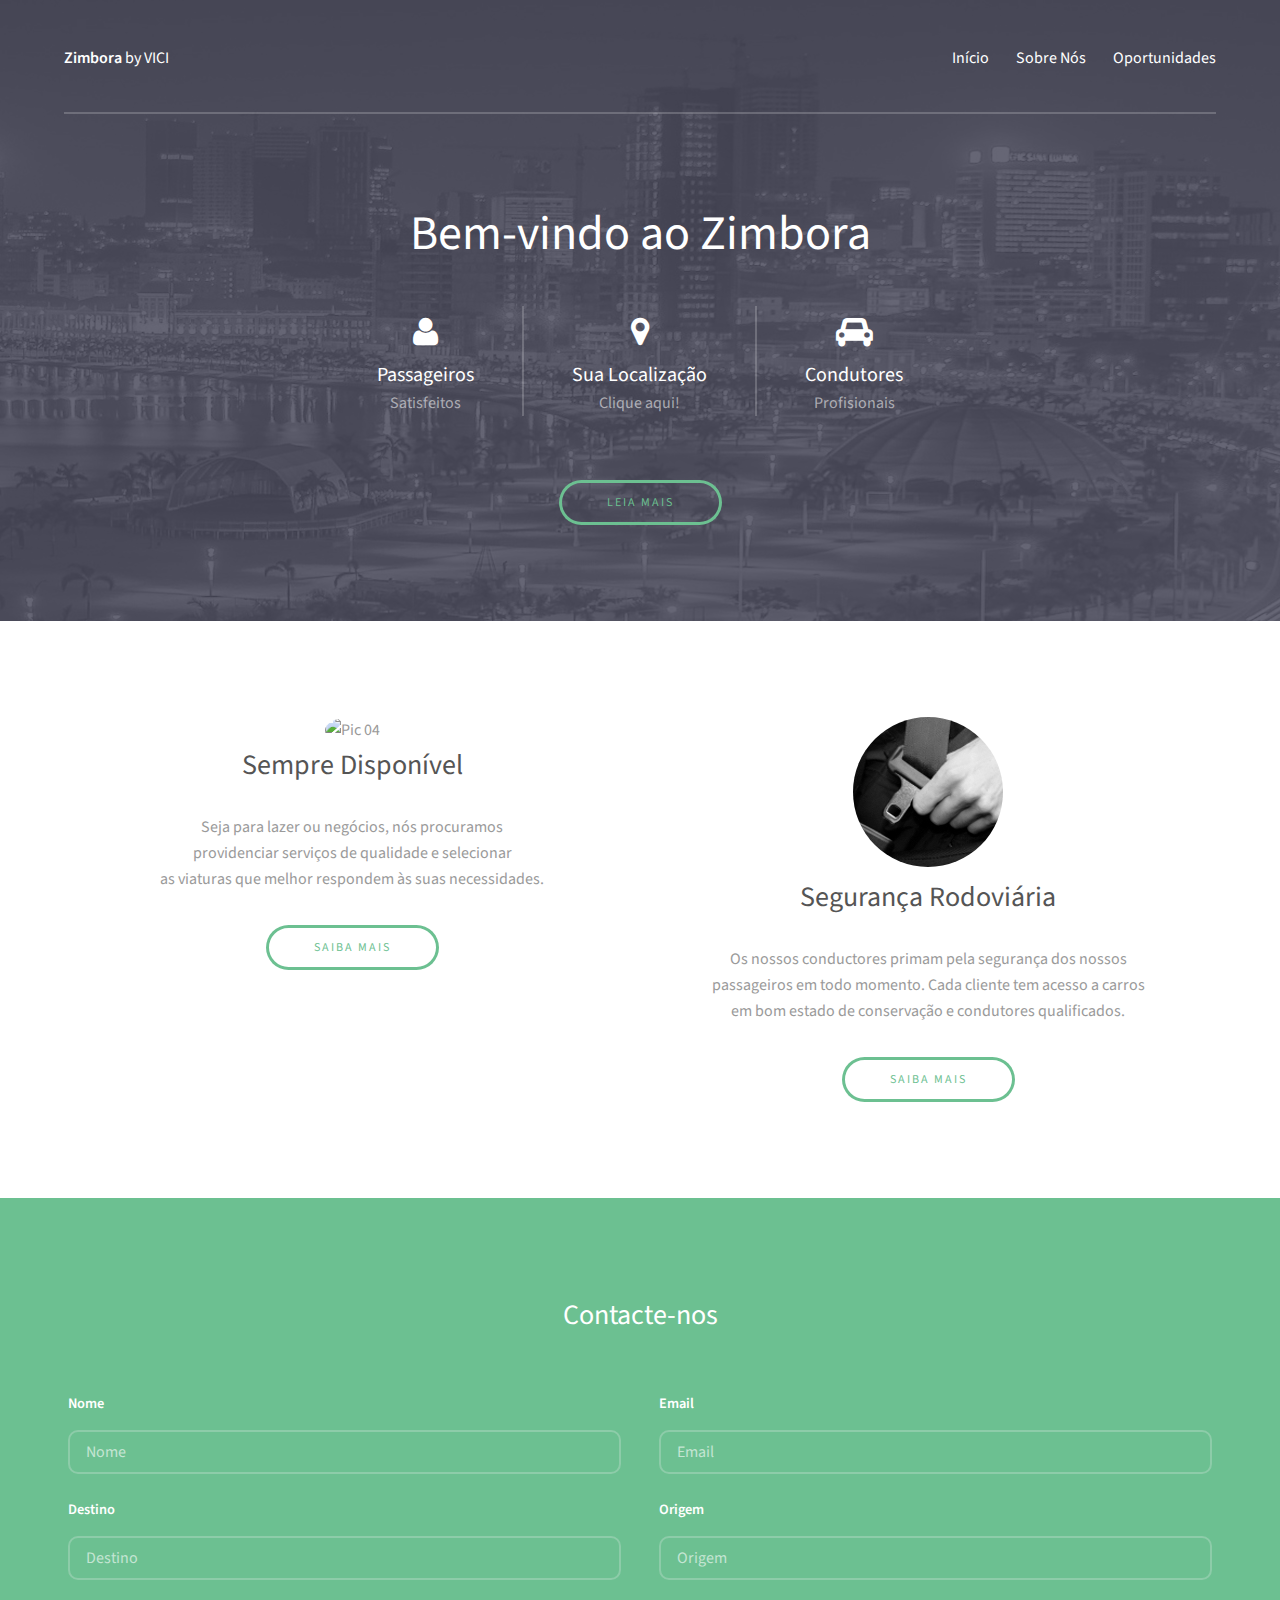
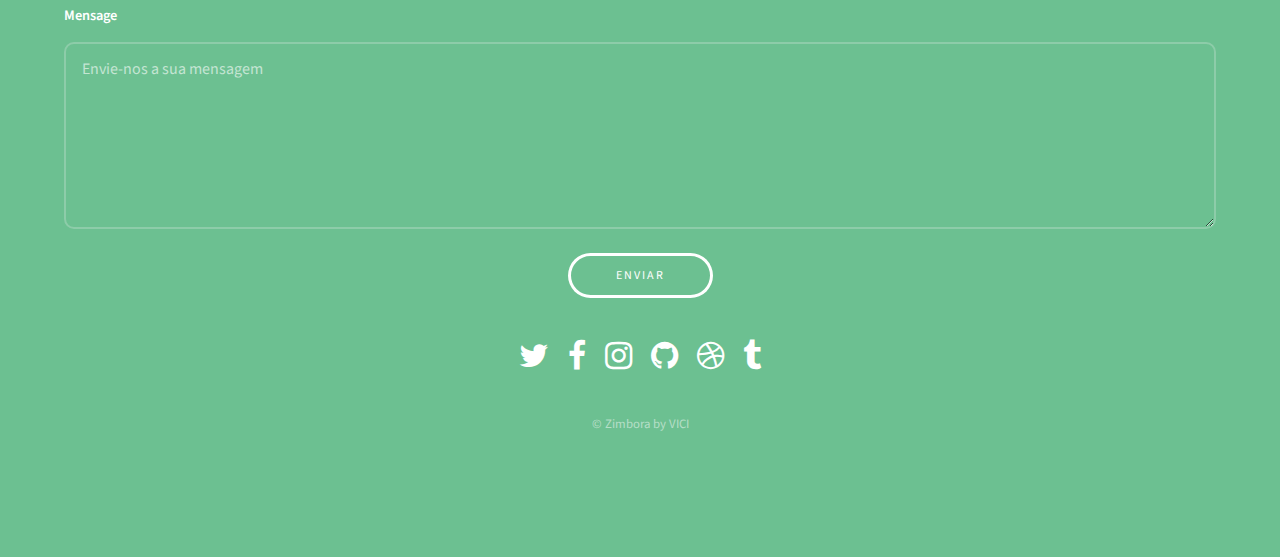
==== commit 38602a91: "Nav" ====
--- a/index.html
+++ b/index.html
@@ -19,9 +19,8 @@
 					<a href="index.html" class="logo"><strong>Zimbora</strong> by VICI</a>
 					<nav id="nav">
 						<a href="index.html">Início</a>
-						<a href="generic.html">Sobre Nós</a>
-						<a href="elements.html">Oportunidades</a>
-						<a href="contact.html">Contactos</a>
+						<a href="#">Sobre Nós</a>
+						<a href="#">Oportunidades</a>
 					</nav>
 					<a href="#navPanel" class="navPanelToggle"><span class="fa fa-bars"></span></a>
 				</div>
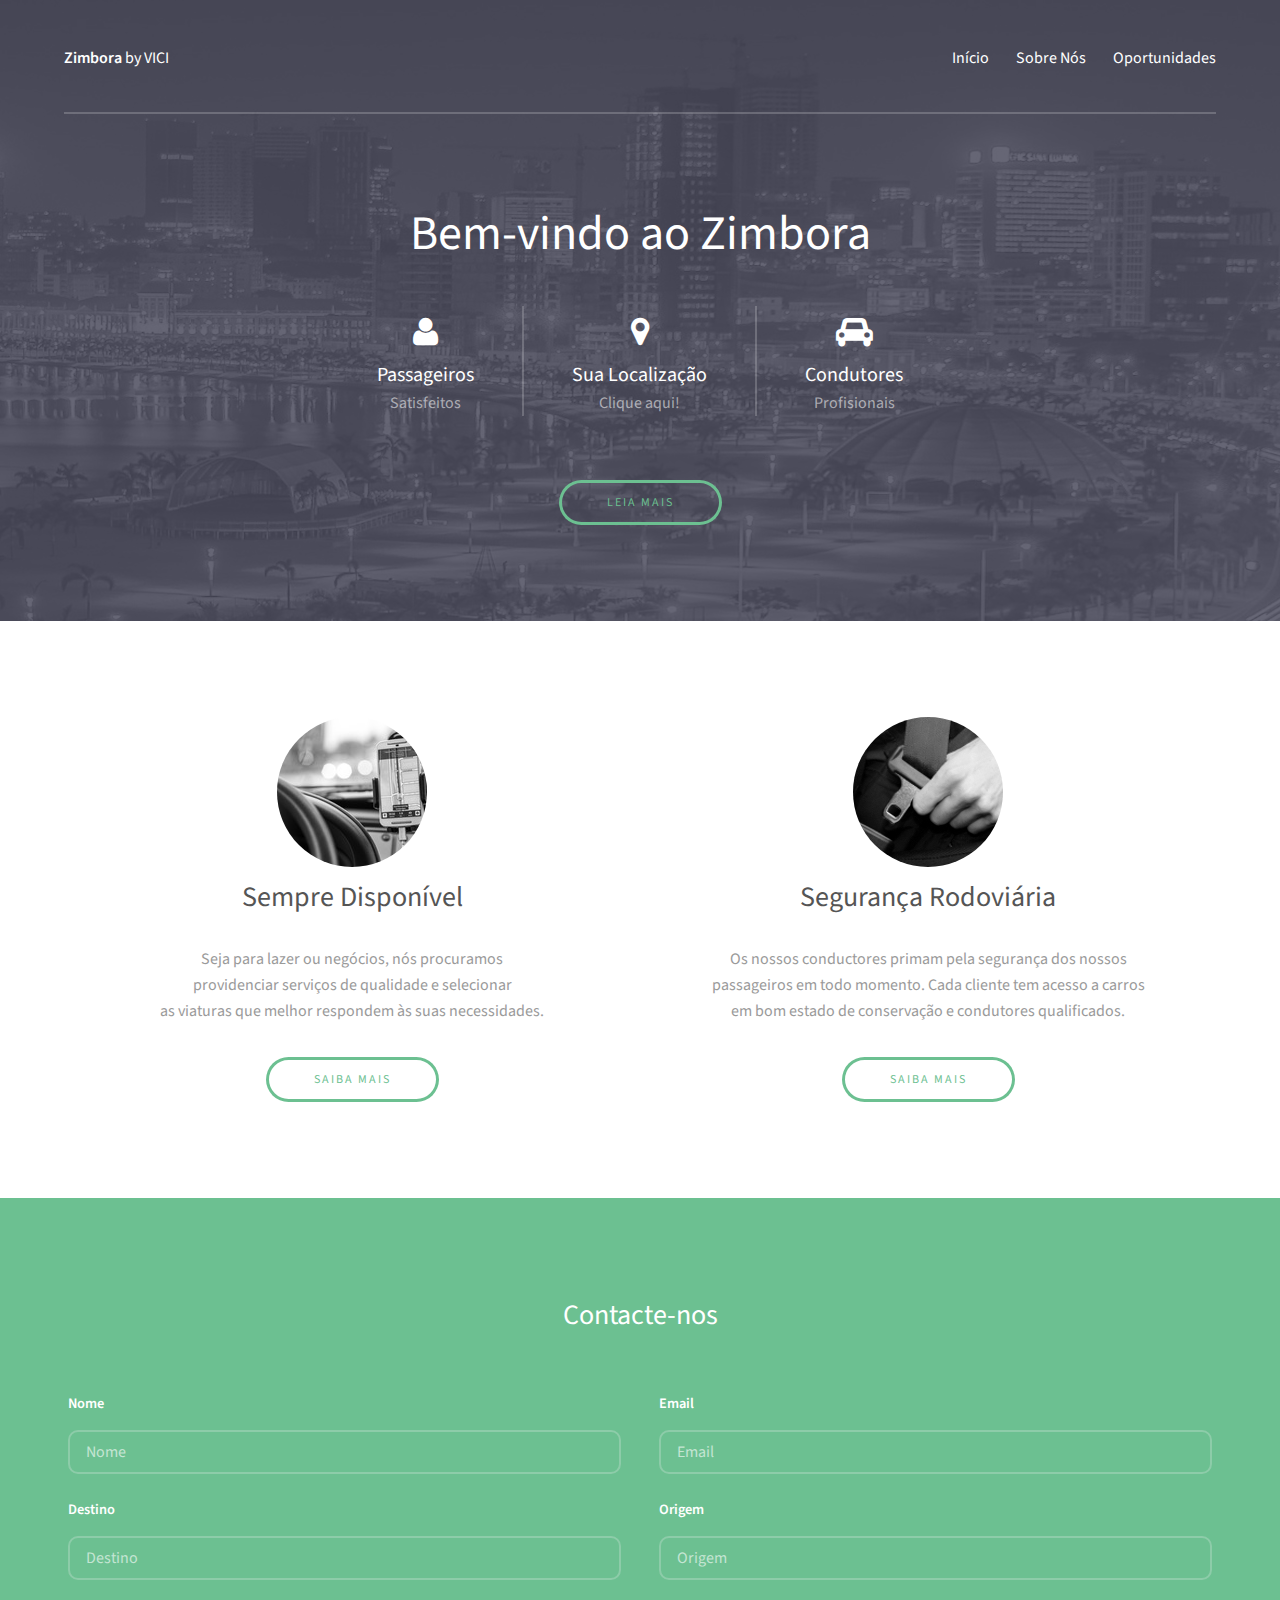
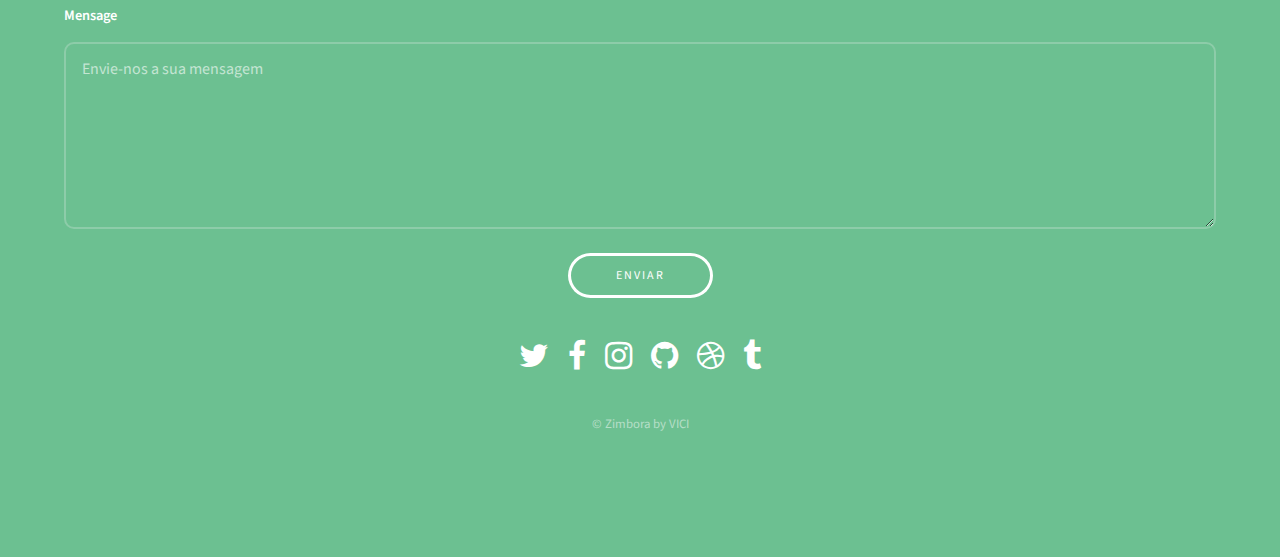
==== commit 77f214d4: "Pic" ====
--- a/index.html
+++ b/index.html
@@ -69,7 +69,7 @@
 					<div class="flex flex-2">
 						<article>
 							<div class="image round">
-								<img src="images/pic04.jpg" alt="Pic 04" />
+								<img src="images/pic01.jpg" alt="Pic 04" />
 							</div>
 							<header>
 								<h3>Sempre Disponível</h3>
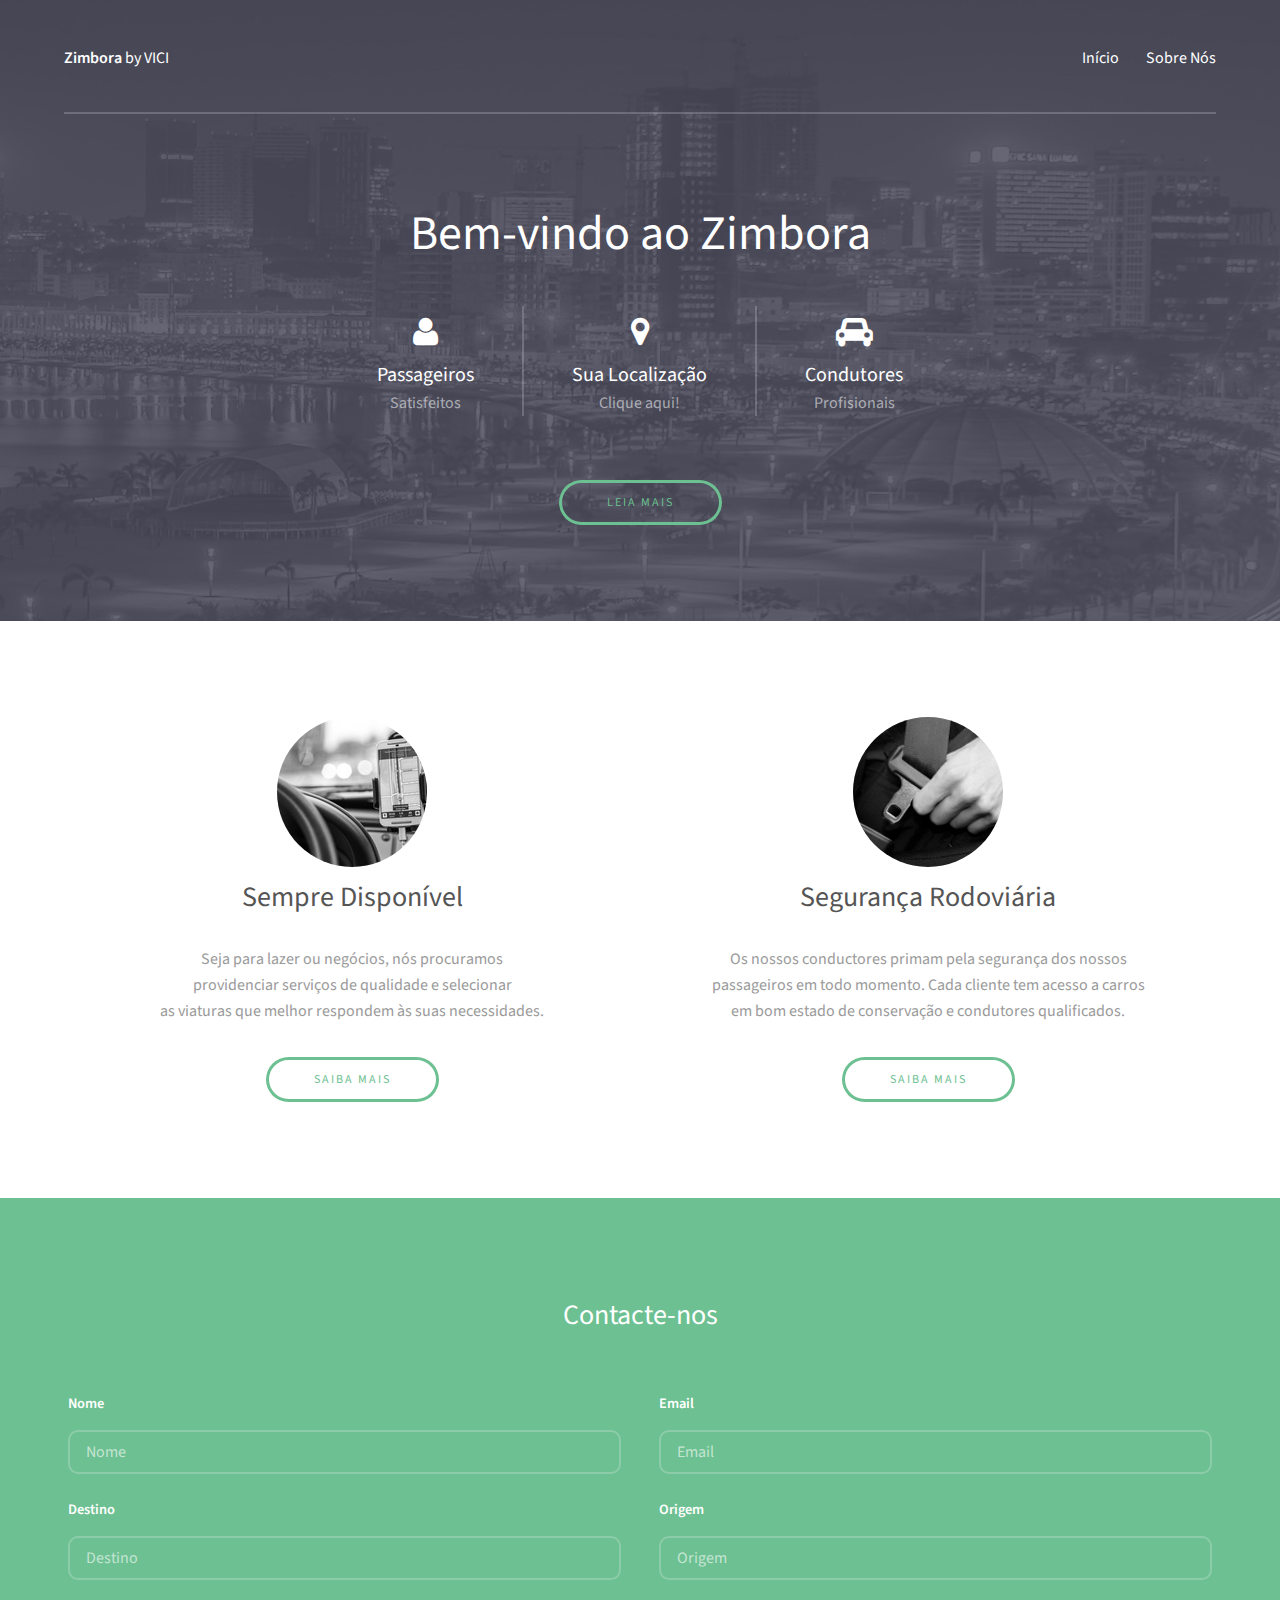
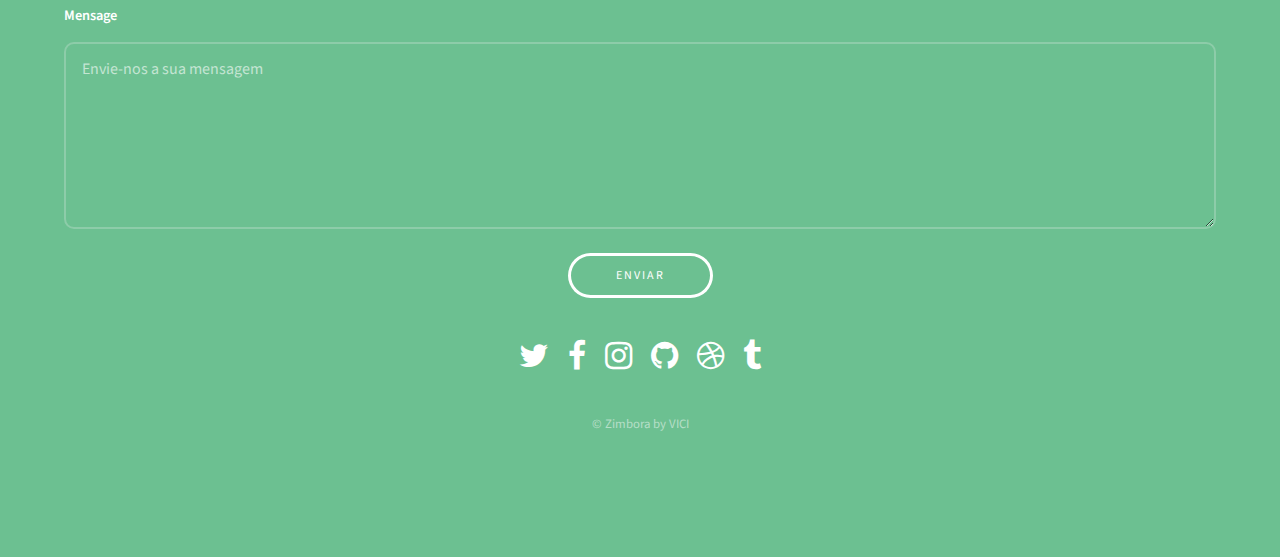
==== commit 0fddee4b: "Version 1.0" ====
--- a/index.html
+++ b/index.html
@@ -19,9 +19,10 @@
 					<a href="index.html" class="logo"><strong>Zimbora</strong> by VICI</a>
 					<nav id="nav">
 						<a href="index.html">Início</a>
-						<a href="#">Sobre Nós</a>
-						<a href="#">Oportunidades</a>
-					</nav>
+						<a href="sobreNos.html">Sobre Nós</a>
+<!--						<a href="blog.html">Blog</a>
+						<a href="oportunidades.html">Oportunidades</a>
+-->				</nav>
 					<a href="#navPanel" class="navPanelToggle"><span class="fa fa-bars"></span></a>
 				</div>
 			</header>
@@ -69,7 +70,7 @@
 					<div class="flex flex-2">
 						<article>
 							<div class="image round">
-								<img src="images/pic01.jpg" alt="Pic 04" />
+								<img src="images/pic01.jpg" alt="Pic 01" />
 							</div>
 							<header>
 								<h3>Sempre Disponível</h3>
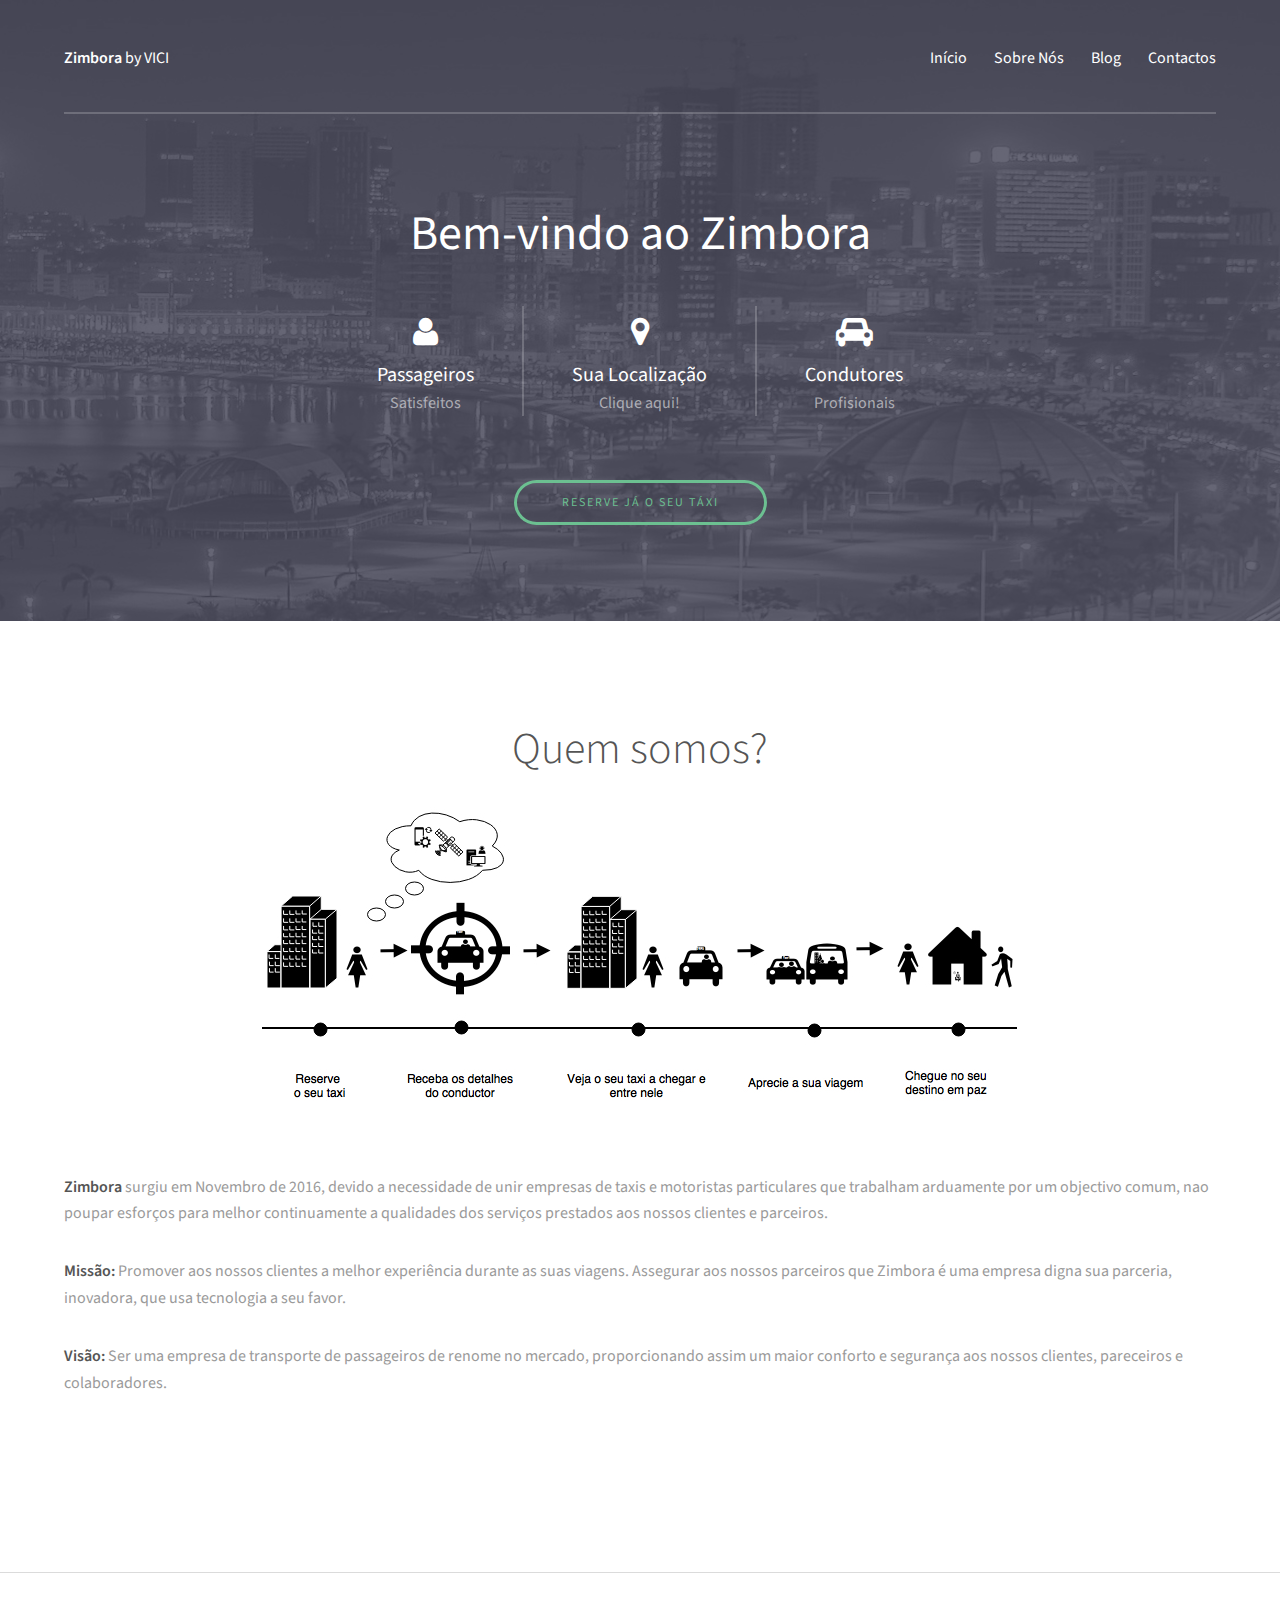
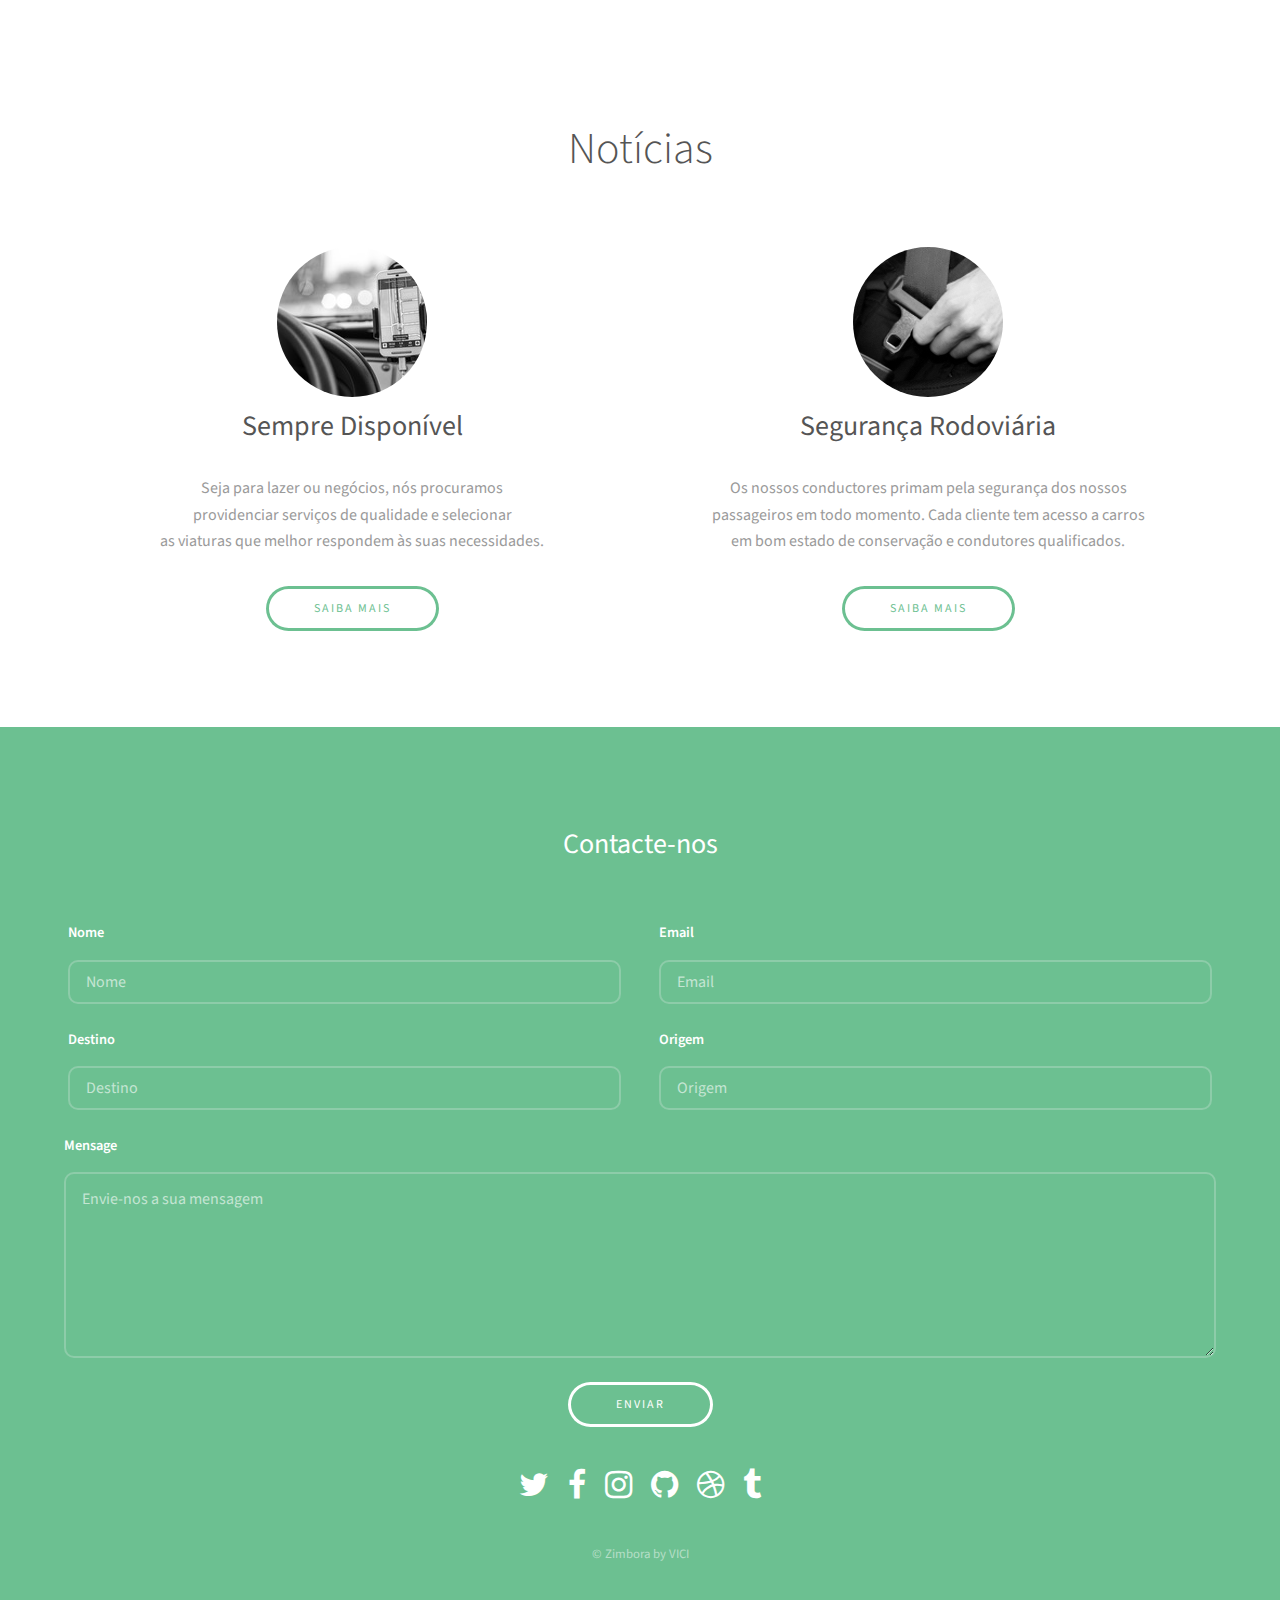
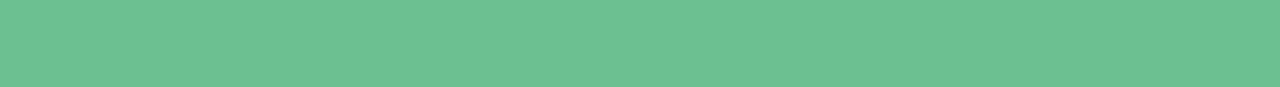
==== commit 599908ef: "New Update" ====
--- a/index.html
+++ b/index.html
@@ -19,9 +19,11 @@
 					<a href="index.html" class="logo"><strong>Zimbora</strong> by VICI</a>
 					<nav id="nav">
 						<a href="index.html">Início</a>
-						<a href="sobreNos.html">Sobre Nós</a>
-<!--						<a href="blog.html">Blog</a>
-						<a href="oportunidades.html">Oportunidades</a>
+						<a href="#three">Sobre Nós</a>
+						<a href="#bg">Blog</a>
+						<a href="#footer">Contactos</a>
+
+<!--						<a href="oportunidades.html">Oportunidades</a>
 -->				</nav>
 					<a href="#navPanel" class="navPanelToggle"><span class="fa fa-bars"></span></a>
 				</div>
@@ -57,7 +59,7 @@
 					</div>
 
 					<footer>
-					<a href="#three" class=" button">Leia Mais</a>
+					<a href="#footer" class=" button">Reserve já o seu táxi</a>
 
 					</footer>
 				</div>
@@ -65,8 +67,37 @@
 
 
 		<!-- Three -->
-			<section id="three" class="wrapper align-center">
-				<div class="inner">
+			<section id="three" class="wrapper">
+				<div class="inner">
+					<header class="align-center">
+						<h2>Quem somos?</h2>
+					<!--	<p>Zimbora by VICI</p> -->
+
+					
+						<img src="images/banner02.jpg" alt="Pic B2" />
+					
+					</header>
+														
+					<p> <b>Zimbora</b> surgiu em Novembro de 2016, devido a necessidade de unir empresas de taxis e motoristas particulares que trabalham arduamente por um objectivo comum, nao poupar esforços para melhor continuamente a qualidades dos serviços prestados aos nossos clientes e parceiros.</p>
+
+					<p><b>Missão:</b> Promover aos nossos clientes a melhor experiência durante as suas viagens. Assegurar aos nossos parceiros que Zimbora é uma empresa digna sua parceria, inovadora, que usa tecnologia a seu favor.</p>
+
+					<p><b>Visão:</b> Ser uma empresa de transporte de passageiros de renome no mercado, proporcionando assim um maior conforto e segurança aos nossos clientes, pareceiros e colaboradores.</p>
+
+
+				</div>
+
+			</section>
+
+		<hr class="major" />
+
+		<!-- Blog-->
+			<section id="bg" class="wrapper align-center">
+				<div class="inner">
+					<header class="align-center">
+						<h2>Notícias</h2>
+					
+					</header>
 					<div class="flex flex-2">
 						<article>
 							<div class="image round">
@@ -129,10 +160,14 @@
 							<input name="origem" id="origem" type="text" placeholder="Origem">
 						</div>
 
+						
+
+
 						<div class="field">
 							<label for="message">Mensage</label>
 							<textarea name="message" id="message" rows="6" placeholder="Envie-nos a sua mensagem"></textarea>
 						</div>
+
 						<ul class="actions">
 							<input type="hidden" name="_subject" value="www.ccodnet.github.io"/>
 							<input type="text" name="_gotcha" style="display:none" />
